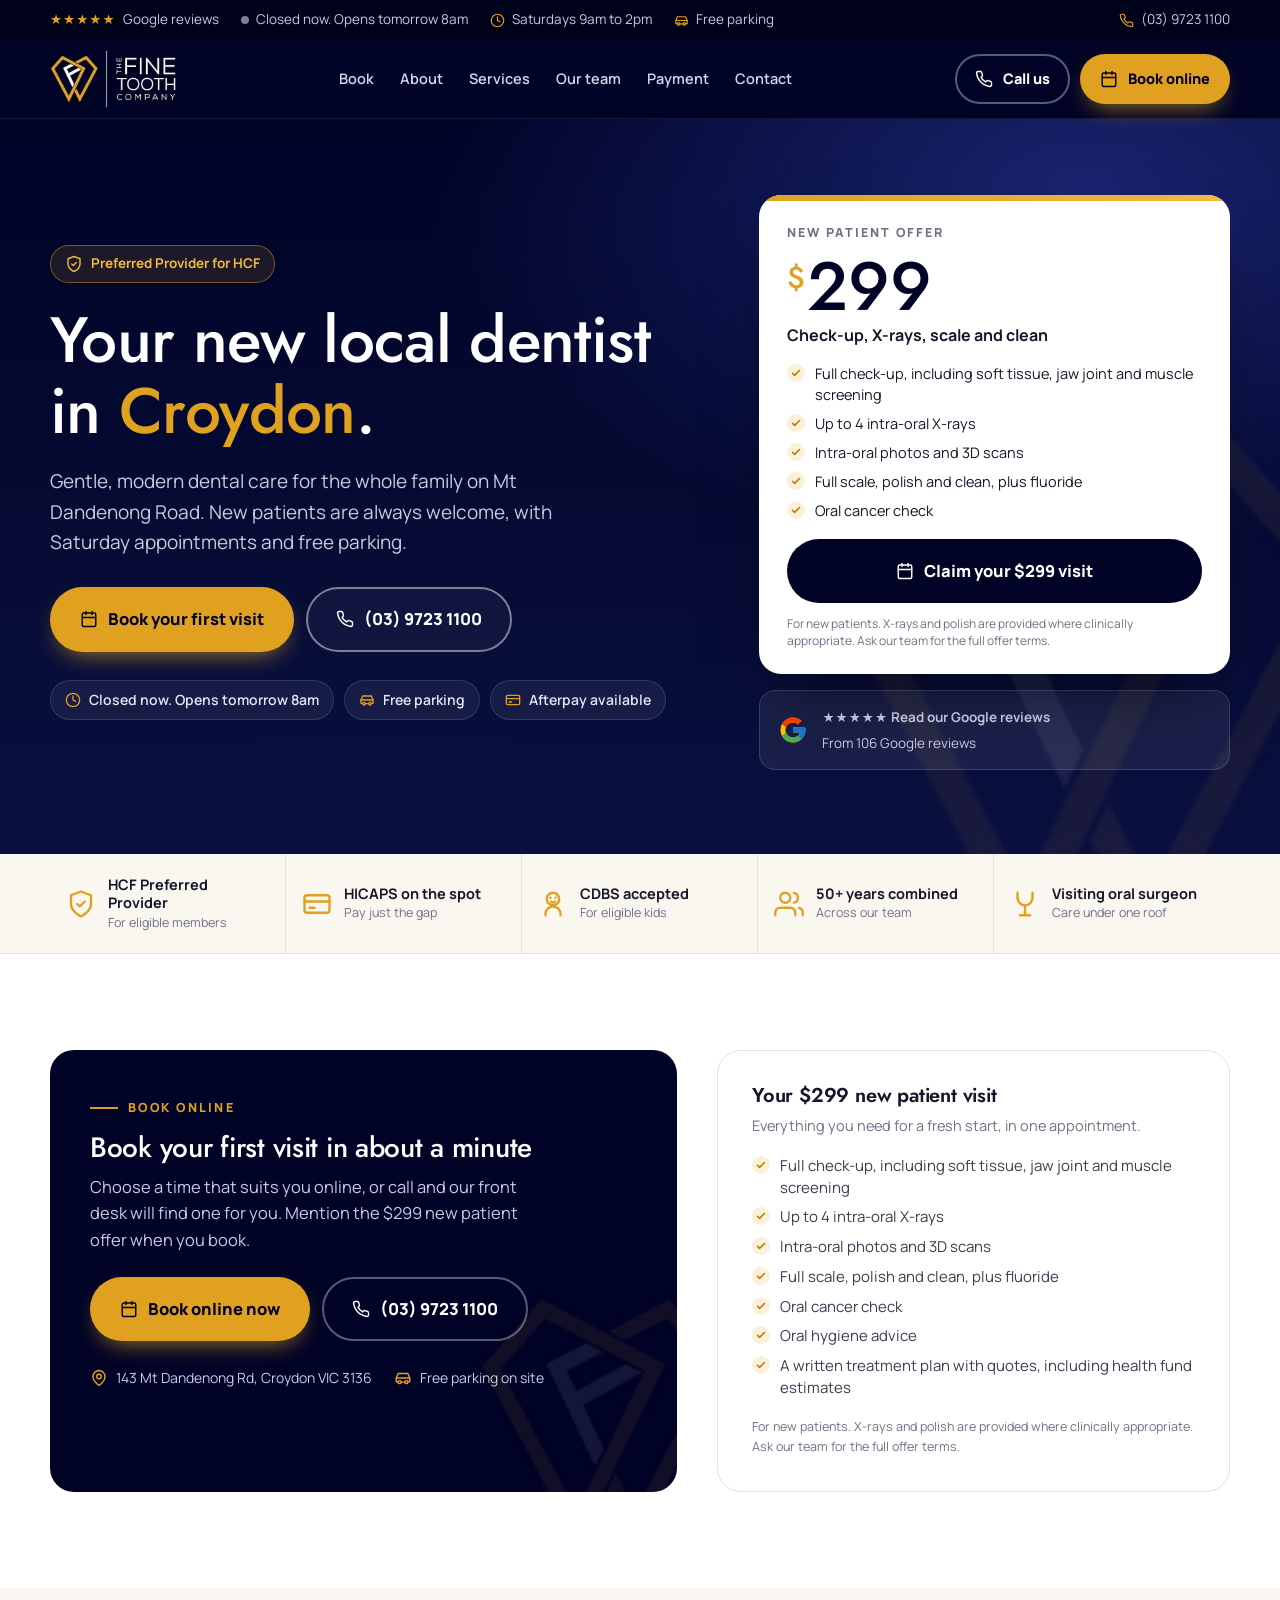
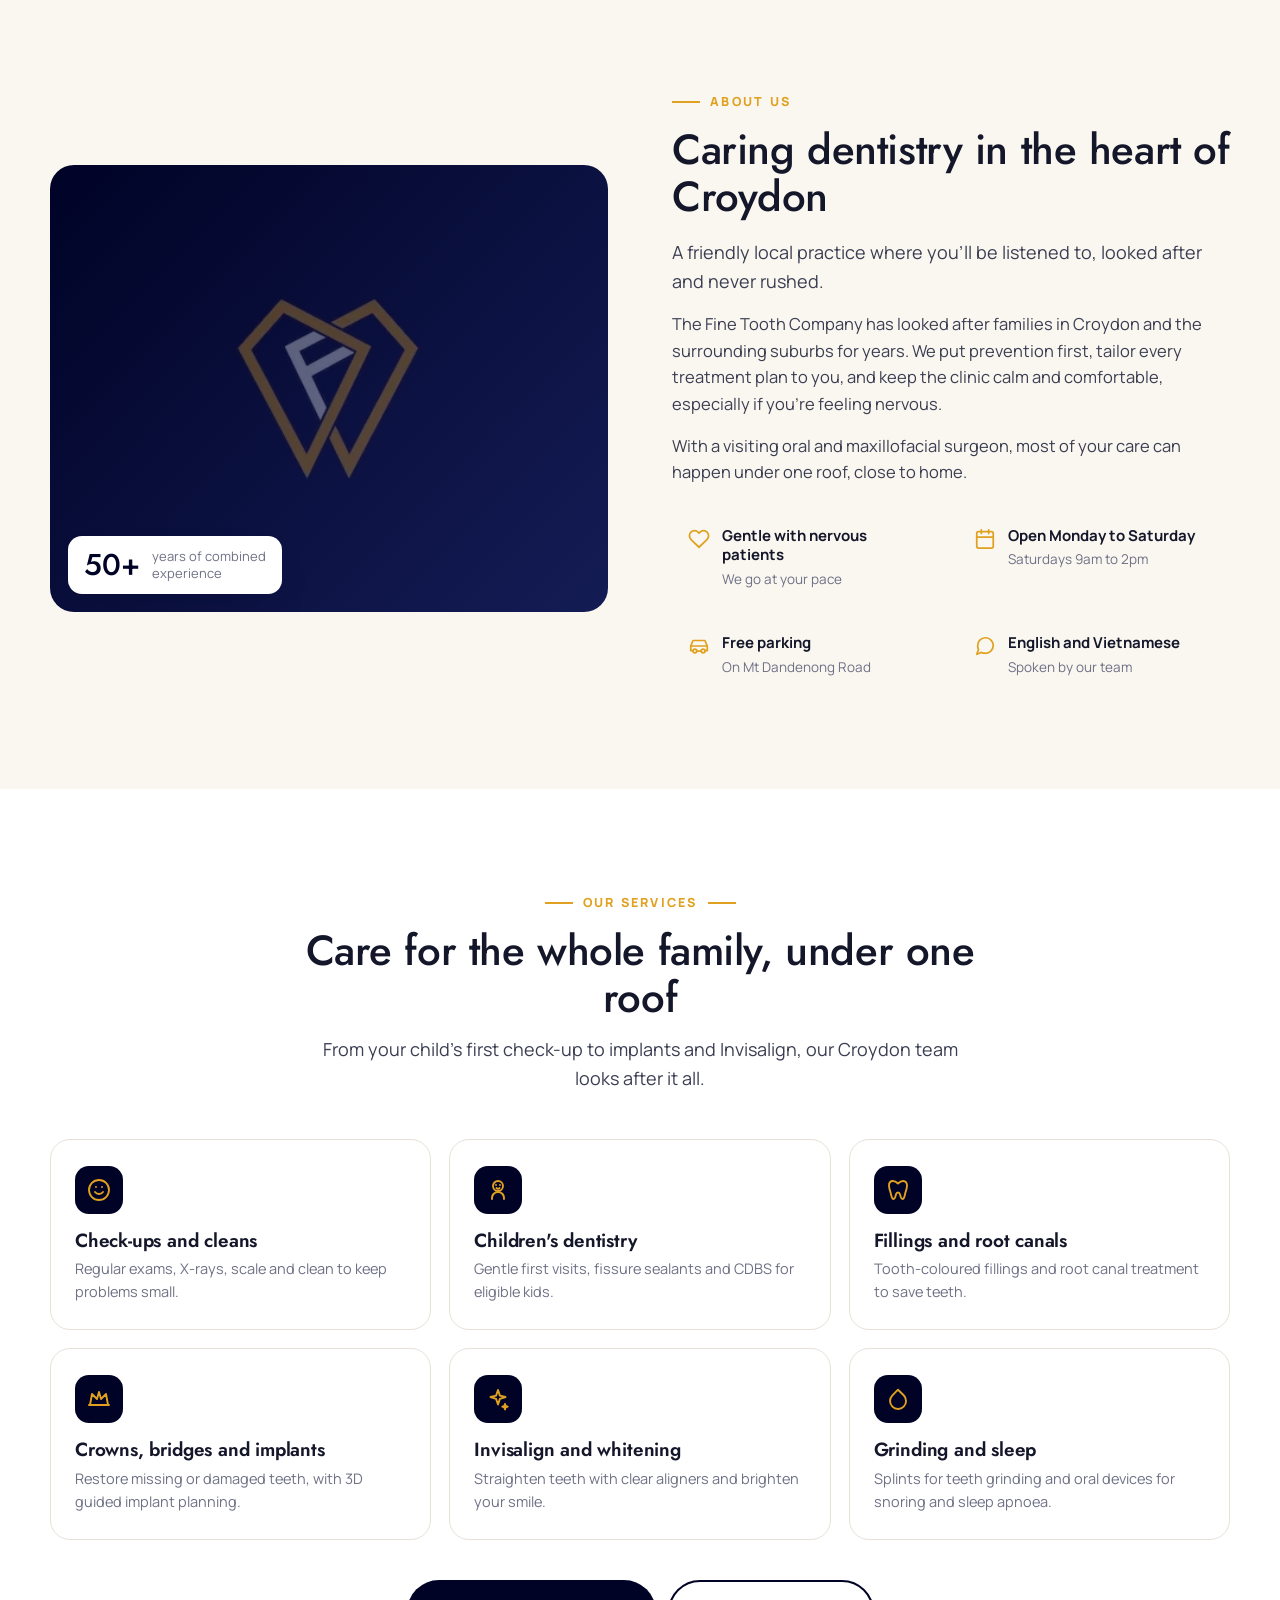
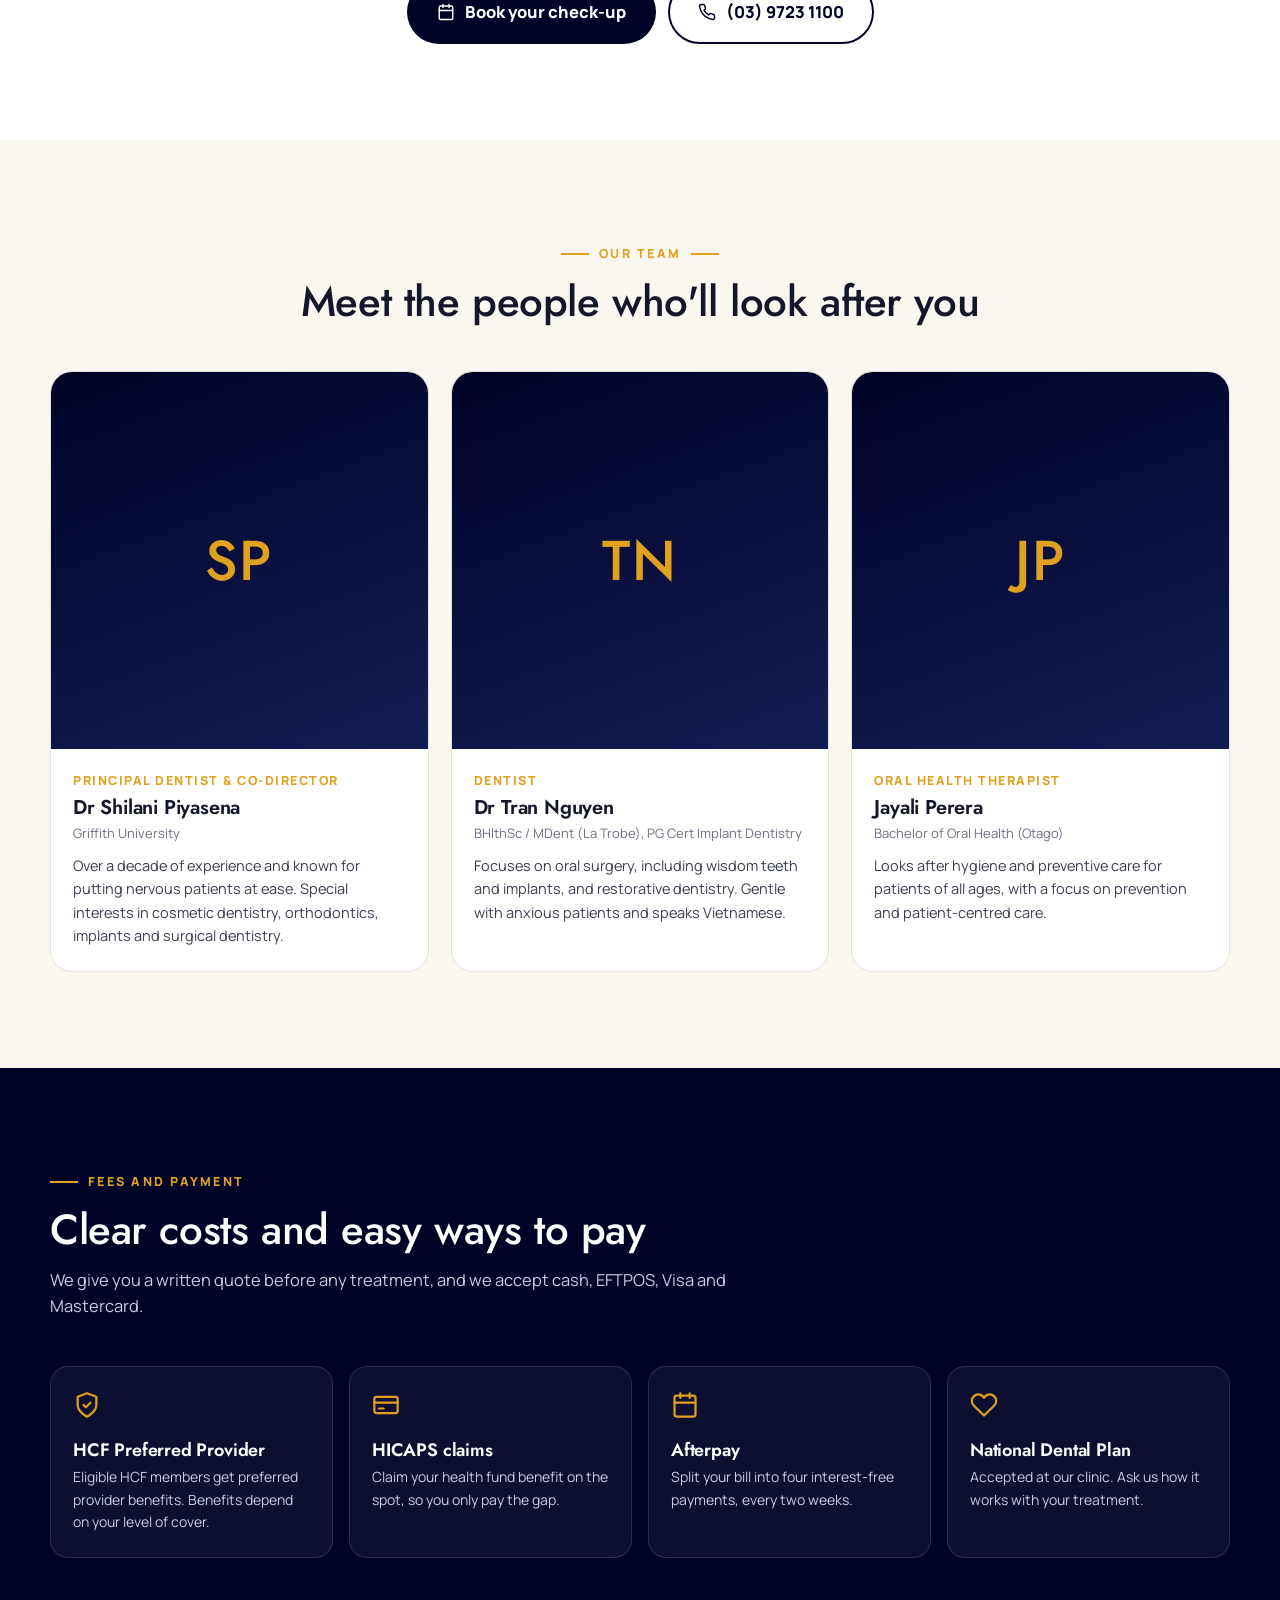
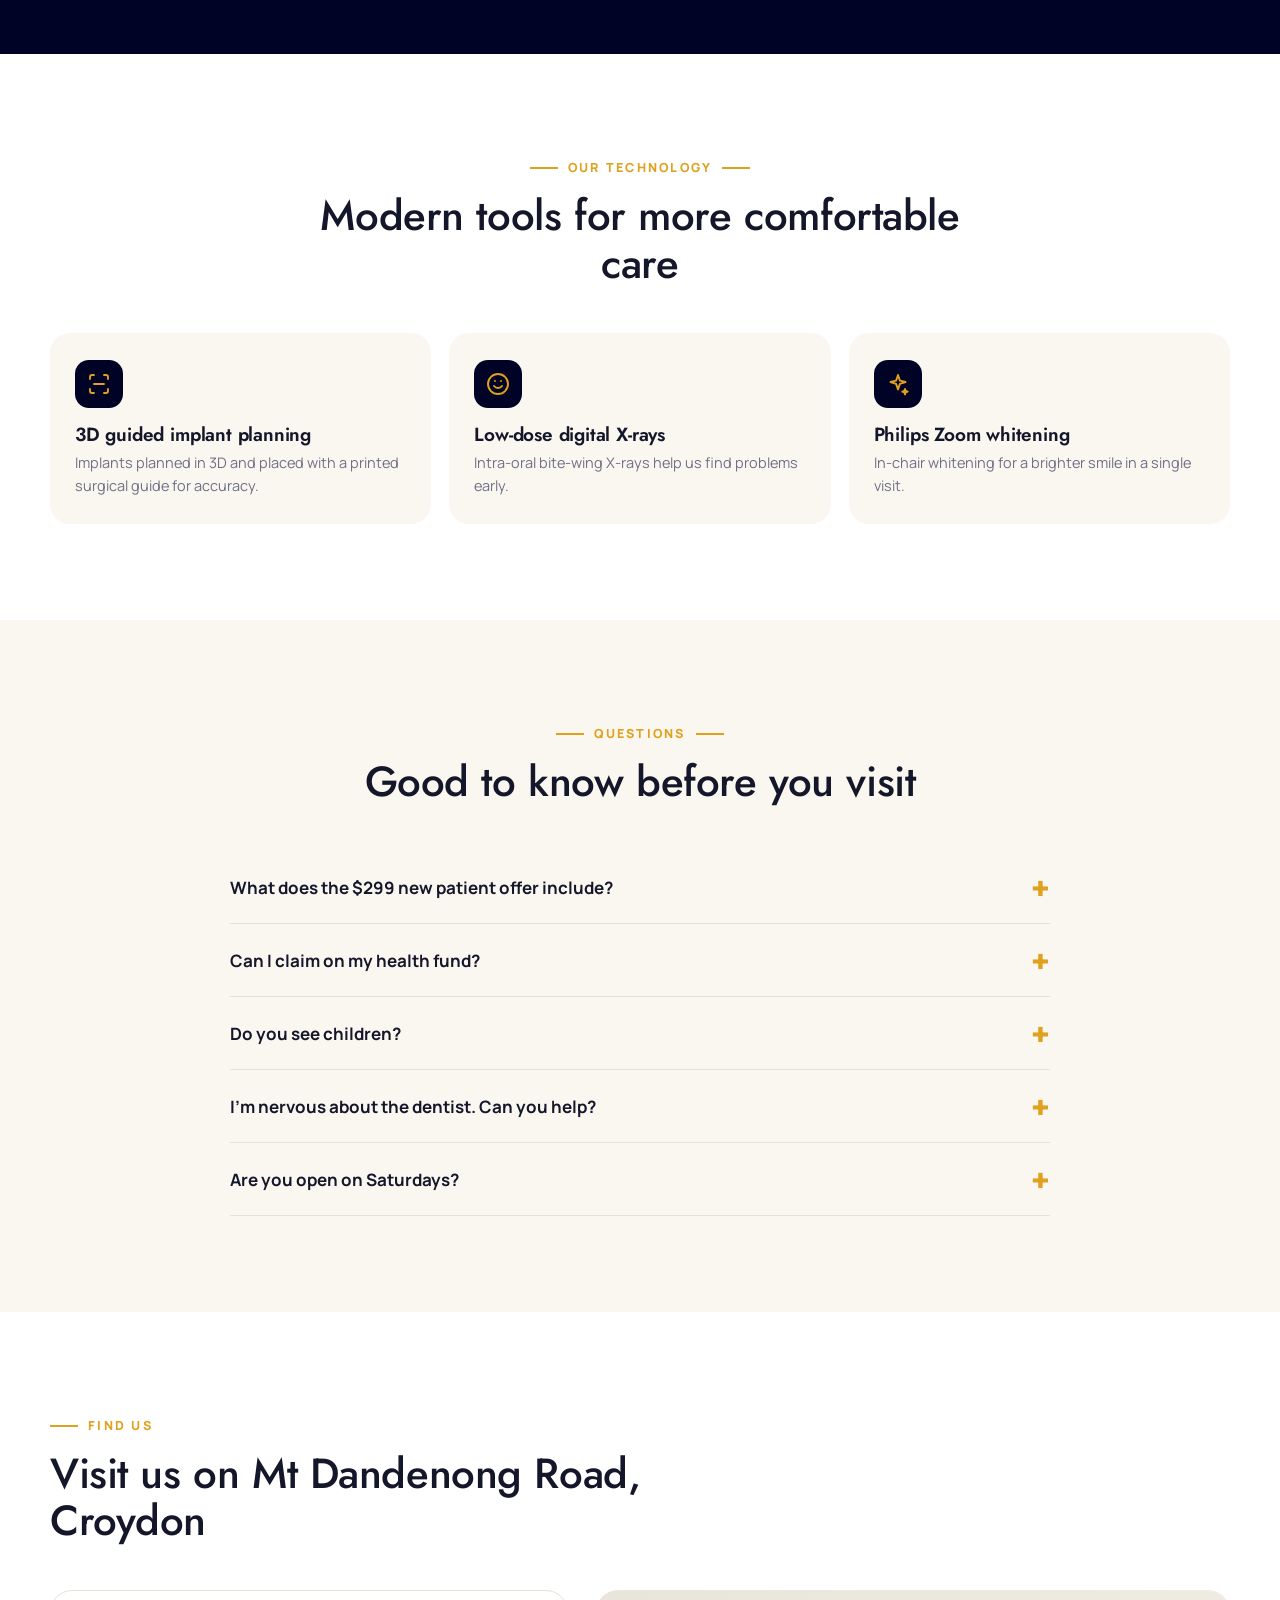
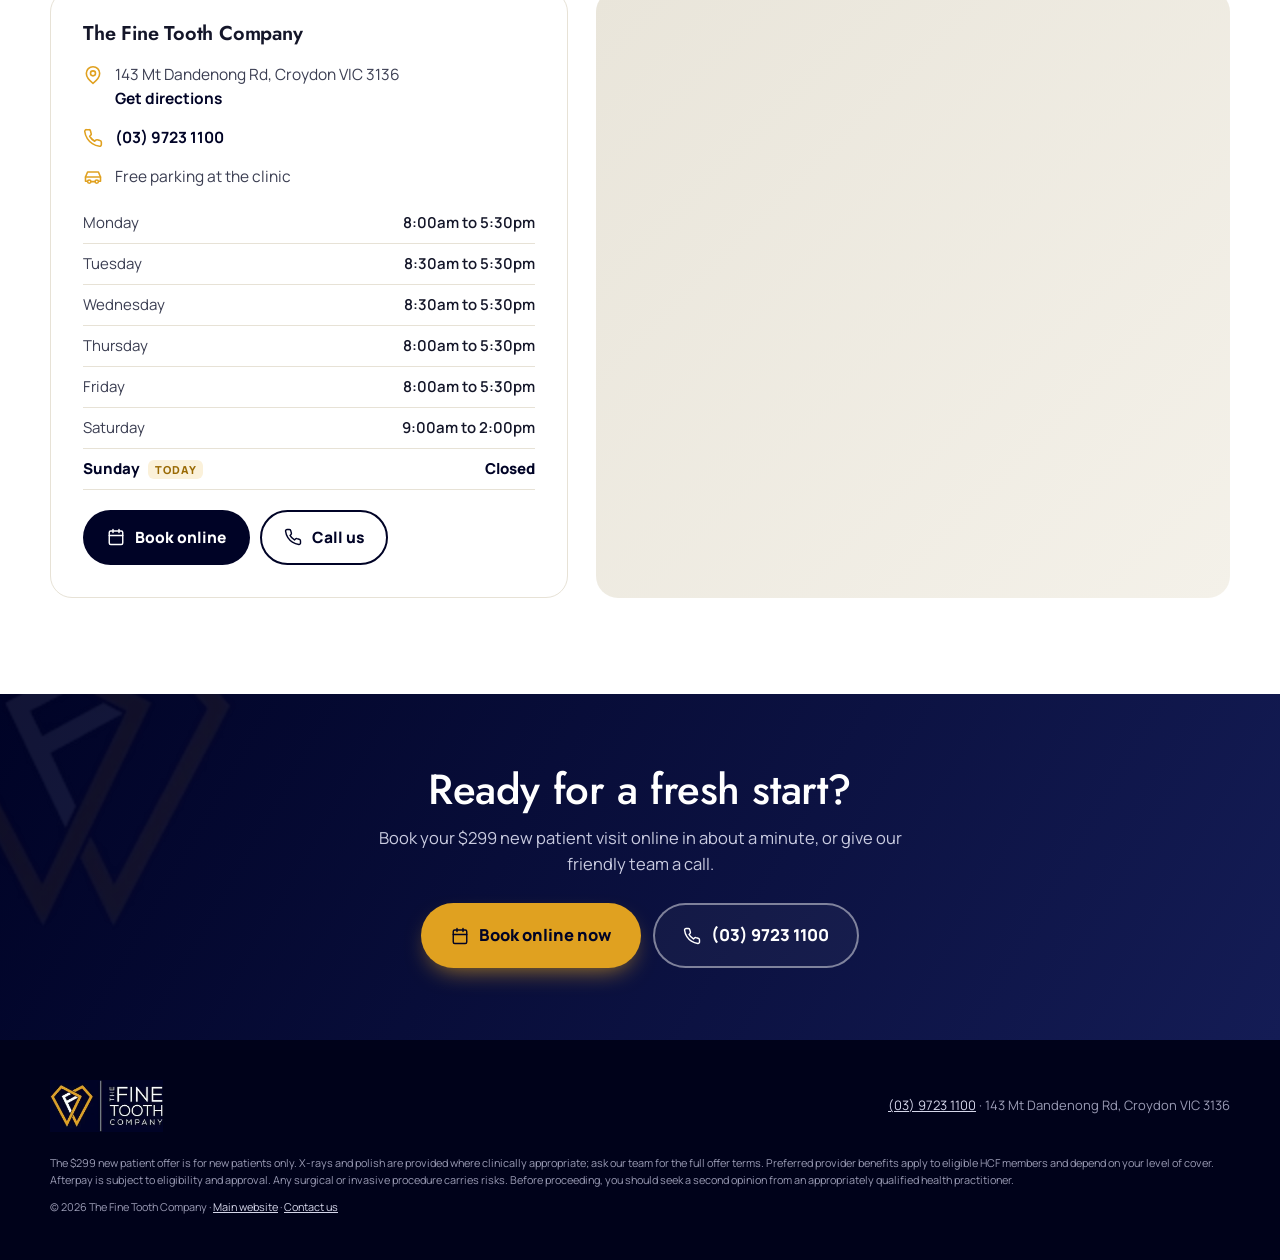
==== new-patients/index.html @ fec29cbd "Add files via upload" ====
<!doctype html>
<html lang="en-AU">
<head>
<meta charset="utf-8">
<meta name="viewport" content="width=device-width, initial-scale=1">
<title>New Patients Welcome | $299 Check-Up & Clean | The Fine Tooth Company, Croydon</title>
<meta name="description" content="Your local Croydon dentist. $299 new patient check-up, X-rays, scale and clean. HCF Preferred Provider, Saturday appointments and free parking. Book online.">
<meta name="robots" content="noindex, follow">
<link rel="canonical" href="https://finetooth.com.au/">
<meta name="theme-color" content="#000326">
<link rel="icon" href="../assets/img/favicon.png" type="image/png">
<meta property="og:title" content="New Patients Welcome | $299 Check-Up & Clean | The Fine Tooth Company, Croydon">
<meta property="og:description" content="Your local Croydon dentist. $299 new patient check-up, X-rays, scale and clean. HCF Preferred Provider, Saturday appointments and free parking. Book online.">
<!-- Practice settings: edit here. Leave rating blank and the badge says "Read our Google reviews". -->
<script>
  window.TFTC = {
    rating: "",            /* e.g. "4.9" once confirmed from the Google Business Profile */
    reviewCount: "106",
    reviewsUrl: "https://www.google.com/maps/search/?api=1&query=The+Fine+Tooth+Company+143+Mt+Dandenong+Rd+Croydon+VIC+3136",
    hours: { "Monday": ["8:00", "17:30"], "Tuesday": ["8:30", "17:30"], "Wednesday": ["8:30", "17:30"], "Thursday": ["8:00", "17:30"], "Friday": ["8:00", "17:30"], "Saturday": ["9:00", "14:00"] }   /* 24h, Melbourne time. Used for "Open now" and today's row */
  };
</script>
<!-- Google Tag Manager (The Fine Tooth Company container) -->
<script>(function(w,d,s,l,i){w[l]=w[l]||[];w[l].push({'gtm.start':new Date().getTime(),event:'gtm.js'});var f=d.getElementsByTagName(s)[0],j=d.createElement(s),dl=l!='dataLayer'?'&l='+l:'';j.async=true;j.src='https://www.googletagmanager.com/gtm.js?id='+i+dl;f.parentNode.insertBefore(j,f);})(window,document,'script','dataLayer','GTM-TN893VDN');</script>
<link rel="preconnect" href="https://fonts.googleapis.com">
<link rel="preconnect" href="https://fonts.gstatic.com" crossorigin>
<link href="https://fonts.googleapis.com/css2?family=Jost:wght@400;500;600&family=Manrope:wght@500;600;700;800&display=swap" rel="stylesheet">
<link rel="stylesheet" href="../assets/css/styles.css">
</head>
<body data-page="new-patient">
<noscript><iframe src="https://www.googletagmanager.com/ns.html?id=GTM-TN893VDN" height="0" width="0" style="display:none;visibility:hidden"></iframe></noscript>

<div class="topbar"><div class="wrap">
  <div class="tb-items">
    <a class="tb-item" data-reviews-link href="https://www.google.com/maps/search/?api=1&query=The+Fine+Tooth+Company+143+Mt+Dandenong+Rd+Croydon+VIC+3136" target="_blank" rel="noopener"><span class="stars">★★★★★</span><span data-reviews-short>Google reviews</span></a>
    <span class="tb-item"><span class="dot" data-open-dot></span><span data-open-status>Open Mon to Sat</span></span>
    <span class="tb-item tb-hide"><svg class="ico" viewBox="0 0 24 24" fill="none" stroke="currentColor" stroke-width="1.9" stroke-linecap="round" stroke-linejoin="round" aria-hidden="true"><circle cx="12" cy="12" r="10"/><path d="M12 6v6l4 2"/></svg>Saturdays 9am to 2pm</span>
    <span class="tb-item tb-hide"><svg class="ico" viewBox="0 0 24 24" fill="none" stroke="currentColor" stroke-width="1.9" stroke-linecap="round" stroke-linejoin="round" aria-hidden="true"><path d="M19 17h2v-5l-2.5-6h-13L3 12v5h2"/><circle cx="7.5" cy="17.5" r="2"/><circle cx="16.5" cy="17.5" r="2"/><path d="M9.5 17.5h5M3 12h18"/></svg>Free parking</span>
  </div>
  <a class="tb-item tb-hide js-call" href="tel:+61397231100" data-loc="topbar"><svg class="ico" viewBox="0 0 24 24" fill="none" stroke="currentColor" stroke-width="1.9" stroke-linecap="round" stroke-linejoin="round" aria-hidden="true"><path d="M22 16.9v3a2 2 0 0 1-2.2 2 19.8 19.8 0 0 1-8.6-3.1 19.5 19.5 0 0 1-6-6A19.8 19.8 0 0 1 2.1 4.2 2 2 0 0 1 4.1 2h3a2 2 0 0 1 2 1.7c.1 1 .4 1.9.7 2.8a2 2 0 0 1-.5 2.1L8 9.9a16 16 0 0 0 6 6l1.3-1.3a2 2 0 0 1 2.1-.4c.9.3 1.8.6 2.8.7a2 2 0 0 1 1.7 2z"/></svg>(03) 9723 1100</a>
</div></div>
<header class="header"><div class="wrap">
  <a class="brand" href="#top" aria-label="The Fine Tooth Company"><img src="../assets/img/tftc-logo.webp" alt="The Fine Tooth Company" width="410" height="189"></a>
  <nav class="nav" aria-label="Page sections">
    <a href="#book">Book</a><a href="#about">About</a><a href="#services">Services</a><a href="#team">Our team</a><a href="#payment">Payment</a><a href="#contact">Contact</a>
  </nav>
  <div class="header-cta"><a class="btn btn-outline-light js-call" href="tel:+61397231100" data-loc="header"><svg class="ico" viewBox="0 0 24 24" fill="none" stroke="currentColor" stroke-width="1.9" stroke-linecap="round" stroke-linejoin="round" aria-hidden="true"><path d="M22 16.9v3a2 2 0 0 1-2.2 2 19.8 19.8 0 0 1-8.6-3.1 19.5 19.5 0 0 1-6-6A19.8 19.8 0 0 1 2.1 4.2 2 2 0 0 1 4.1 2h3a2 2 0 0 1 2 1.7c.1 1 .4 1.9.7 2.8a2 2 0 0 1-.5 2.1L8 9.9a16 16 0 0 0 6 6l1.3-1.3a2 2 0 0 1 2.1-.4c.9.3 1.8.6 2.8.7a2 2 0 0 1 1.7 2z"/></svg>Call us</a><a class="btn btn-gold js-book" href="https://www.corepractice.is/practices/ftc/the-fine-tooth-company#/" target="_blank" rel="noopener" data-loc="header"><svg class="ico" viewBox="0 0 24 24" fill="none" stroke="currentColor" stroke-width="1.9" stroke-linecap="round" stroke-linejoin="round" aria-hidden="true"><rect x="3" y="4" width="18" height="18" rx="2"/><path d="M16 2v4M8 2v4M3 10h18"/></svg>Book online</a></div>
</div></header>

<section class="hero" id="top">
  <div class="wrap">
    <div>
      <span class="pill"><svg class="ico" viewBox="0 0 24 24" fill="none" stroke="currentColor" stroke-width="1.9" stroke-linecap="round" stroke-linejoin="round" aria-hidden="true"><path d="M12 22s8-4 8-10V5l-8-3-8 3v7c0 6 8 10 8 10z"/><path d="M9 12l2 2 4-4"/></svg>Preferred Provider for HCF</span>
      <h1>Your new local dentist in <em>Croydon</em>.</h1>
      <p class="sub">Gentle, modern dental care for the whole family on Mt Dandenong Road. New patients are always welcome, with Saturday appointments and free parking.</p>
      <div class="hero-ctas"><a class="btn btn-gold btn-lg js-book" href="https://www.corepractice.is/practices/ftc/the-fine-tooth-company#/" target="_blank" rel="noopener" data-loc="hero"><svg class="ico" viewBox="0 0 24 24" fill="none" stroke="currentColor" stroke-width="1.9" stroke-linecap="round" stroke-linejoin="round" aria-hidden="true"><rect x="3" y="4" width="18" height="18" rx="2"/><path d="M16 2v4M8 2v4M3 10h18"/></svg>Book your first visit</a><a class="btn btn-ghost btn-lg js-call" href="tel:+61397231100" data-loc="hero"><svg class="ico" viewBox="0 0 24 24" fill="none" stroke="currentColor" stroke-width="1.9" stroke-linecap="round" stroke-linejoin="round" aria-hidden="true"><path d="M22 16.9v3a2 2 0 0 1-2.2 2 19.8 19.8 0 0 1-8.6-3.1 19.5 19.5 0 0 1-6-6A19.8 19.8 0 0 1 2.1 4.2 2 2 0 0 1 4.1 2h3a2 2 0 0 1 2 1.7c.1 1 .4 1.9.7 2.8a2 2 0 0 1-.5 2.1L8 9.9a16 16 0 0 0 6 6l1.3-1.3a2 2 0 0 1 2.1-.4c.9.3 1.8.6 2.8.7a2 2 0 0 1 1.7 2z"/></svg>(03) 9723 1100</a></div>
      <div class="hero-facts">
        <span class="chip"><svg class="ico" viewBox="0 0 24 24" fill="none" stroke="currentColor" stroke-width="1.9" stroke-linecap="round" stroke-linejoin="round" aria-hidden="true"><circle cx="12" cy="12" r="10"/><path d="M12 6v6l4 2"/></svg><span data-open-status>Open Mon to Sat</span></span>
        <span class="chip"><svg class="ico" viewBox="0 0 24 24" fill="none" stroke="currentColor" stroke-width="1.9" stroke-linecap="round" stroke-linejoin="round" aria-hidden="true"><path d="M19 17h2v-5l-2.5-6h-13L3 12v5h2"/><circle cx="7.5" cy="17.5" r="2"/><circle cx="16.5" cy="17.5" r="2"/><path d="M9.5 17.5h5M3 12h18"/></svg>Free parking</span>
        <span class="chip"><svg class="ico" viewBox="0 0 24 24" fill="none" stroke="currentColor" stroke-width="1.9" stroke-linecap="round" stroke-linejoin="round" aria-hidden="true"><rect x="2" y="5" width="20" height="14" rx="2"/><path d="M2 10h20M6 15h4"/></svg>Afterpay available</span>
      </div>
    </div>
    <div class="hero-side">
      <div class="offer-card">
        <div class="label">New patient offer</div>
        <div class="price"><sup>$</sup>299</div>
        <div class="what">Check-up, X-rays, scale and clean</div>
        <ul class="ticks"><li>Full check-up, including soft tissue, jaw joint and muscle screening</li><li>Up to 4 intra-oral X-rays</li><li>Intra-oral photos and 3D scans</li><li>Full scale, polish and clean, plus fluoride</li><li>Oral cancer check</li></ul>
        <a class="btn btn-navy btn-lg js-book" href="https://www.corepractice.is/practices/ftc/the-fine-tooth-company#/" target="_blank" rel="noopener" data-loc="offer-card"><svg class="ico" viewBox="0 0 24 24" fill="none" stroke="currentColor" stroke-width="1.9" stroke-linecap="round" stroke-linejoin="round" aria-hidden="true"><rect x="3" y="4" width="18" height="18" rx="2"/><path d="M16 2v4M8 2v4M3 10h18"/></svg>Claim your $299 visit</a>
        <small>For new patients. X-rays and polish are provided where clinically appropriate. Ask our team for the full offer terms.</small>
      </div>
      <a class="review-card" data-reviews-link href="https://www.google.com/maps/search/?api=1&query=The+Fine+Tooth+Company+143+Mt+Dandenong+Rd+Croydon+VIC+3136" target="_blank" rel="noopener"><svg viewBox="0 0 48 48" aria-hidden="true"><path fill="#FFC107" d="M43.6 20.5H42V20H24v8h11.3C33.7 32.7 29.2 36 24 36c-6.6 0-12-5.4-12-12s5.4-12 12-12c3 0 5.8 1.1 7.9 3l5.7-5.7C34 6.1 29.3 4 24 4 12.9 4 4 12.9 4 24s8.9 20 20 20 20-8.9 20-20c0-1.3-.1-2.6-.4-3.5z"/><path fill="#FF3D00" d="M6.3 14.7l6.6 4.8C14.7 15.1 19 12 24 12c3 0 5.8 1.1 7.9 3l5.7-5.7C34 6.1 29.3 4 24 4 16.3 4 9.7 8.3 6.3 14.7z"/><path fill="#4CAF50" d="M24 44c5.2 0 9.9-2 13.4-5.2l-6.2-5.2C29.2 35.1 26.7 36 24 36c-5.2 0-9.6-3.3-11.3-7.9l-6.5 5C9.5 39.6 16.2 44 24 44z"/><path fill="#1976D2" d="M43.6 20.5H42V20H24v8h11.3c-.8 2.2-2.2 4.2-4.1 5.6l6.2 5.2C37 39.2 44 34 44 24c0-1.3-.1-2.6-.4-3.5z"/></svg><div><strong><span class="stars">★★★★★</span> <span data-reviews-title>Read our Google reviews</span></strong><span data-reviews-sub>From 106 Google reviews</span></div></a>
    </div>
  </div>
</section>
<div class="trust"><div class="wrap"><div class="trust-item"><svg class="ico" viewBox="0 0 24 24" fill="none" stroke="currentColor" stroke-width="1.9" stroke-linecap="round" stroke-linejoin="round" aria-hidden="true"><path d="M12 22s8-4 8-10V5l-8-3-8 3v7c0 6 8 10 8 10z"/><path d="M9 12l2 2 4-4"/></svg><div><b>HCF Preferred Provider</b><span>For eligible members</span></div></div><div class="trust-item"><svg class="ico" viewBox="0 0 24 24" fill="none" stroke="currentColor" stroke-width="1.9" stroke-linecap="round" stroke-linejoin="round" aria-hidden="true"><rect x="2" y="5" width="20" height="14" rx="2"/><path d="M2 10h20M6 15h4"/></svg><div><b>HICAPS on the spot</b><span>Pay just the gap</span></div></div><div class="trust-item"><svg class="ico" viewBox="0 0 24 24" fill="none" stroke="currentColor" stroke-width="1.9" stroke-linecap="round" stroke-linejoin="round" aria-hidden="true"><circle cx="12" cy="8" r="5"/><path d="M10 7h.01M14 7h.01M10.5 10s.6.8 1.5.8 1.5-.8 1.5-.8M6 21v-1a6 6 0 0 1 12 0v1"/></svg><div><b>CDBS accepted</b><span>For eligible kids</span></div></div><div class="trust-item"><svg class="ico" viewBox="0 0 24 24" fill="none" stroke="currentColor" stroke-width="1.9" stroke-linecap="round" stroke-linejoin="round" aria-hidden="true"><path d="M17 21v-2a4 4 0 0 0-4-4H5a4 4 0 0 0-4 4v2"/><circle cx="9" cy="7" r="4"/><path d="M23 21v-2a4 4 0 0 0-3-3.9M16 3.1a4 4 0 0 1 0 7.8"/></svg><div><b>50+ years combined</b><span>Across our team</span></div></div><div class="trust-item"><svg class="ico" viewBox="0 0 24 24" fill="none" stroke="currentColor" stroke-width="1.9" stroke-linecap="round" stroke-linejoin="round" aria-hidden="true"><path d="M6 3v4a6 6 0 0 0 12 0V3"/><path d="M12 13v8M8 21h8"/></svg><div><b>Visiting oral surgeon</b><span>Care under one roof</span></div></div></div></div>
<section class="block" id="book">
  <div class="wrap book-grid">
    <div class="book-panel reveal">
      <span class="kicker">Book online</span>
      <h3 style="margin-top:14px">Book your first visit in about a minute</h3>
      <p>Choose a time that suits you online, or call and our front desk will find one for you. Mention the $299 new patient offer when you book.</p>
      <div class="row"><a class="btn btn-gold btn-lg js-book" href="https://www.corepractice.is/practices/ftc/the-fine-tooth-company#/" target="_blank" rel="noopener" data-loc="booking"><svg class="ico" viewBox="0 0 24 24" fill="none" stroke="currentColor" stroke-width="1.9" stroke-linecap="round" stroke-linejoin="round" aria-hidden="true"><rect x="3" y="4" width="18" height="18" rx="2"/><path d="M16 2v4M8 2v4M3 10h18"/></svg>Book online now</a><a class="btn btn-outline-light btn-lg js-call" href="tel:+61397231100" data-loc="booking"><svg class="ico" viewBox="0 0 24 24" fill="none" stroke="currentColor" stroke-width="1.9" stroke-linecap="round" stroke-linejoin="round" aria-hidden="true"><path d="M22 16.9v3a2 2 0 0 1-2.2 2 19.8 19.8 0 0 1-8.6-3.1 19.5 19.5 0 0 1-6-6A19.8 19.8 0 0 1 2.1 4.2 2 2 0 0 1 4.1 2h3a2 2 0 0 1 2 1.7c.1 1 .4 1.9.7 2.8a2 2 0 0 1-.5 2.1L8 9.9a16 16 0 0 0 6 6l1.3-1.3a2 2 0 0 1 2.1-.4c.9.3 1.8.6 2.8.7a2 2 0 0 1 1.7 2z"/></svg>(03) 9723 1100</a></div>
      <div class="meta"><span><svg class="ico" viewBox="0 0 24 24" fill="none" stroke="currentColor" stroke-width="1.9" stroke-linecap="round" stroke-linejoin="round" aria-hidden="true"><path d="M20 10c0 6-8 12-8 12s-8-6-8-12a8 8 0 0 1 16 0z"/><circle cx="12" cy="10" r="3"/></svg>143 Mt Dandenong Rd, Croydon VIC 3136</span><span><svg class="ico" viewBox="0 0 24 24" fill="none" stroke="currentColor" stroke-width="1.9" stroke-linecap="round" stroke-linejoin="round" aria-hidden="true"><path d="M19 17h2v-5l-2.5-6h-13L3 12v5h2"/><circle cx="7.5" cy="17.5" r="2"/><circle cx="16.5" cy="17.5" r="2"/><path d="M9.5 17.5h5M3 12h18"/></svg>Free parking on site</span></div>
    </div>
      <div class="incl reveal">
        <h3>Your $299 new patient visit</h3>
        <p>Everything you need for a fresh start, in one appointment.</p>
        <ul class="ticks"><li>Full check-up, including soft tissue, jaw joint and muscle screening</li><li>Up to 4 intra-oral X-rays</li><li>Intra-oral photos and 3D scans</li><li>Full scale, polish and clean, plus fluoride</li><li>Oral cancer check</li><li>Oral hygiene advice</li><li>A written treatment plan with quotes, including health fund estimates</li></ul>
        <p style="margin:16px 0 0;font-size:12.5px">For new patients. X-rays and polish are provided where clinically appropriate. Ask our team for the full offer terms.</p>
      </div>
  </div>
</section>

<section class="block cream" id="about">
  <div class="wrap about-grid">
    <div class="photo reveal">
      <img src="https://finetooth.com.au/wp-content/uploads/2025/11/about-img.jpg" alt="Inside The Fine Tooth Company dental clinic in Croydon" width="900" height="720" loading="lazy" onerror="this.remove()">
      <div class="tag"><b>50+</b><span>years of combined<br>experience</span></div>
    </div>
    <div class="about-copy reveal">
      <span class="kicker">About us</span>
      <h2 style="margin:14px 0 18px">Caring dentistry in the heart of Croydon</h2>
      <p class="lead" style="margin-bottom:16px">A friendly local practice where you'll be listened to, looked after and never rushed.</p>
      <p>The Fine Tooth Company has looked after families in Croydon and the surrounding suburbs for years. We put prevention first, tailor every treatment plan to you, and keep the clinic calm and comfortable, especially if you're feeling nervous.</p>
      <p>With a visiting oral and maxillofacial surgeon, most of your care can happen under one roof, close to home.</p>
      <div class="facts">
        <div class="fact"><svg class="ico" viewBox="0 0 24 24" fill="none" stroke="currentColor" stroke-width="1.9" stroke-linecap="round" stroke-linejoin="round" aria-hidden="true"><path d="M20.8 4.6a5.5 5.5 0 0 0-7.8 0L12 5.7l-1-1.1a5.5 5.5 0 0 0-7.8 7.8l1 1.1L12 21l7.8-7.5 1-1.1a5.5 5.5 0 0 0 0-7.8z"/></svg><div><b>Gentle with nervous patients</b><span>We go at your pace</span></div></div>
        <div class="fact"><svg class="ico" viewBox="0 0 24 24" fill="none" stroke="currentColor" stroke-width="1.9" stroke-linecap="round" stroke-linejoin="round" aria-hidden="true"><rect x="3" y="4" width="18" height="18" rx="2"/><path d="M16 2v4M8 2v4M3 10h18"/></svg><div><b>Open Monday to Saturday</b><span>Saturdays 9am to 2pm</span></div></div>
        <div class="fact"><svg class="ico" viewBox="0 0 24 24" fill="none" stroke="currentColor" stroke-width="1.9" stroke-linecap="round" stroke-linejoin="round" aria-hidden="true"><path d="M19 17h2v-5l-2.5-6h-13L3 12v5h2"/><circle cx="7.5" cy="17.5" r="2"/><circle cx="16.5" cy="17.5" r="2"/><path d="M9.5 17.5h5M3 12h18"/></svg><div><b>Free parking</b><span>On Mt Dandenong Road</span></div></div>
        <div class="fact"><svg class="ico" viewBox="0 0 24 24" fill="none" stroke="currentColor" stroke-width="1.9" stroke-linecap="round" stroke-linejoin="round" aria-hidden="true"><path d="M21 11.5a8.4 8.4 0 0 1-9 8.4 8.6 8.6 0 0 1-3.8-.9L3 21l1.9-5.2a8.4 8.4 0 0 1-.9-3.8A8.5 8.5 0 0 1 12.5 3h.5a8.5 8.5 0 0 1 8 8z"/></svg><div><b>English and Vietnamese</b><span>Spoken by our team</span></div></div>
      </div>
    </div>
  </div>
</section>

<section class="block" id="services">
  <div class="wrap">
    <div class="sec-head center"><span class="kicker">Our services</span><h2>Care for the whole family, under one roof</h2><p class="lead center">From your child's first check-up to implants and Invisalign, our Croydon team looks after it all.</p></div>
    <div class="cards"><div class="card reveal"><div class="ib"><svg class="ico" viewBox="0 0 24 24" fill="none" stroke="currentColor" stroke-width="1.9" stroke-linecap="round" stroke-linejoin="round" aria-hidden="true"><circle cx="12" cy="12" r="10"/><path d="M8 14s1.5 2 4 2 4-2 4-2M9 9h.01M15 9h.01"/></svg></div><h3>Check-ups and cleans</h3><p>Regular exams, X-rays, scale and clean to keep problems small.</p></div><div class="card reveal"><div class="ib"><svg class="ico" viewBox="0 0 24 24" fill="none" stroke="currentColor" stroke-width="1.9" stroke-linecap="round" stroke-linejoin="round" aria-hidden="true"><circle cx="12" cy="8" r="5"/><path d="M10 7h.01M14 7h.01M10.5 10s.6.8 1.5.8 1.5-.8 1.5-.8M6 21v-1a6 6 0 0 1 12 0v1"/></svg></div><h3>Children's dentistry</h3><p>Gentle first visits, fissure sealants and CDBS for eligible kids.</p></div><div class="card reveal"><div class="ib"><svg class="ico" viewBox="0 0 24 24" fill="none" stroke="currentColor" stroke-width="1.9" stroke-linecap="round" stroke-linejoin="round" aria-hidden="true"><path d="M12 5.5C10.5 4 8.6 3 6.8 3 4.2 3 3 5.2 3 7.6c0 3 1 4.6 1.7 7.4.6 2.6 1 6 2.8 6 1.7 0 1.9-2.5 2.4-4.4.4-1.4.9-2.1 2.1-2.1s1.7.7 2.1 2.1c.5 1.9.7 4.4 2.4 4.4 1.8 0 2.2-3.4 2.8-6 .7-2.8 1.7-4.4 1.7-7.4C21 5.2 19.8 3 17.2 3c-1.8 0-3.7 1-5.2 2.5z"/></svg></div><h3>Fillings and root canals</h3><p>Tooth-coloured fillings and root canal treatment to save teeth.</p></div><div class="card reveal"><div class="ib"><svg class="ico" viewBox="0 0 24 24" fill="none" stroke="currentColor" stroke-width="1.9" stroke-linecap="round" stroke-linejoin="round" aria-hidden="true"><path d="M2 18h20M3 18l2-11 5 5 2-7 2 7 5-5 2 11"/></svg></div><h3>Crowns, bridges and implants</h3><p>Restore missing or damaged teeth, with 3D guided implant planning.</p></div><div class="card reveal"><div class="ib"><svg class="ico" viewBox="0 0 24 24" fill="none" stroke="currentColor" stroke-width="1.9" stroke-linecap="round" stroke-linejoin="round" aria-hidden="true"><path d="M12 3l1.9 5.6L19.5 10l-5.6 1.9L12 17.5l-1.9-5.6L4.5 10l5.6-1.4z"/><path d="M19 17l.7 2 2 .7-2 .7-.7 2-.7-2-2-.7 2-.7z"/></svg></div><h3>Invisalign and whitening</h3><p>Straighten teeth with clear aligners and brighten your smile.</p></div><div class="card reveal"><div class="ib"><svg class="ico" viewBox="0 0 24 24" fill="none" stroke="currentColor" stroke-width="1.9" stroke-linecap="round" stroke-linejoin="round" aria-hidden="true"><path d="M12 2.7l5.7 5.6a8 8 0 1 1-11.3 0z"/></svg></div><h3>Grinding and sleep</h3><p>Splints for teeth grinding and oral devices for snoring and sleep apnoea.</p></div></div>
    <div class="cards-cta"><a class="btn btn-navy btn-lg js-book" href="https://www.corepractice.is/practices/ftc/the-fine-tooth-company#/" target="_blank" rel="noopener" data-loc="services"><svg class="ico" viewBox="0 0 24 24" fill="none" stroke="currentColor" stroke-width="1.9" stroke-linecap="round" stroke-linejoin="round" aria-hidden="true"><rect x="3" y="4" width="18" height="18" rx="2"/><path d="M16 2v4M8 2v4M3 10h18"/></svg>Book your check-up</a><a class="btn btn-outline btn-lg js-call" href="tel:+61397231100" data-loc="services"><svg class="ico" viewBox="0 0 24 24" fill="none" stroke="currentColor" stroke-width="1.9" stroke-linecap="round" stroke-linejoin="round" aria-hidden="true"><path d="M22 16.9v3a2 2 0 0 1-2.2 2 19.8 19.8 0 0 1-8.6-3.1 19.5 19.5 0 0 1-6-6A19.8 19.8 0 0 1 2.1 4.2 2 2 0 0 1 4.1 2h3a2 2 0 0 1 2 1.7c.1 1 .4 1.9.7 2.8a2 2 0 0 1-.5 2.1L8 9.9a16 16 0 0 0 6 6l1.3-1.3a2 2 0 0 1 2.1-.4c.9.3 1.8.6 2.8.7a2 2 0 0 1 1.7 2z"/></svg>(03) 9723 1100</a></div>
  </div>
</section>

<section class="block cream" id="team">
  <div class="wrap">
    <div class="sec-head center"><span class="kicker">Our team</span><h2>Meet the people who'll look after you</h2></div>
    <div class="team"><div class="member reveal"><div class="ph"><span class="ini">SP</span><img src="https://finetooth.com.au/wp-content/uploads/2025/11/shilani.png" alt="Dr Shilani Piyasena" loading="lazy" onerror="this.remove()"></div>
      <div class="body"><div class="role">Principal Dentist & Co-Director</div><h3>Dr Shilani Piyasena</h3><div class="q">Griffith University</div><p>Over a decade of experience and known for putting nervous patients at ease. Special interests in cosmetic dentistry, orthodontics, implants and surgical dentistry.</p></div></div><div class="member reveal"><div class="ph"><span class="ini">TN</span><img src="https://finetooth.com.au/wp-content/uploads/2025/11/tran-2025.png" alt="Dr Tran Nguyen" loading="lazy" onerror="this.remove()"></div>
      <div class="body"><div class="role">Dentist</div><h3>Dr Tran Nguyen</h3><div class="q">BHlthSc / MDent (La Trobe), PG Cert Implant Dentistry</div><p>Focuses on oral surgery, including wisdom teeth and implants, and restorative dentistry. Gentle with anxious patients and speaks Vietnamese.</p></div></div><div class="member reveal"><div class="ph"><span class="ini">JP</span><img src="https://finetooth.com.au/wp-content/uploads/2026/04/shilani-1-copy-1.webp" alt="Jayali Perera" loading="lazy" onerror="this.remove()"></div>
      <div class="body"><div class="role">Oral Health Therapist</div><h3>Jayali Perera</h3><div class="q">Bachelor of Oral Health (Otago)</div><p>Looks after hygiene and preventive care for patients of all ages, with a focus on prevention and patient-centred care.</p></div></div></div>
  </div>
</section>

<section class="block navy" id="payment">
  <div class="wrap">
    <div class="sec-head"><span class="kicker">Fees and payment</span><h2>Clear costs and easy ways to pay</h2><p style="color:#C9CBE0">We give you a written quote before any treatment, and we accept cash, EFTPOS, Visa and Mastercard.</p></div>
    <div class="pay"><div class="pay-item reveal"><svg class="ico" viewBox="0 0 24 24" fill="none" stroke="currentColor" stroke-width="1.9" stroke-linecap="round" stroke-linejoin="round" aria-hidden="true"><path d="M12 22s8-4 8-10V5l-8-3-8 3v7c0 6 8 10 8 10z"/><path d="M9 12l2 2 4-4"/></svg><h3>HCF Preferred Provider</h3><p>Eligible HCF members get preferred provider benefits. Benefits depend on your level of cover.</p></div><div class="pay-item reveal"><svg class="ico" viewBox="0 0 24 24" fill="none" stroke="currentColor" stroke-width="1.9" stroke-linecap="round" stroke-linejoin="round" aria-hidden="true"><rect x="2" y="5" width="20" height="14" rx="2"/><path d="M2 10h20M6 15h4"/></svg><h3>HICAPS claims</h3><p>Claim your health fund benefit on the spot, so you only pay the gap.</p></div><div class="pay-item reveal"><svg class="ico" viewBox="0 0 24 24" fill="none" stroke="currentColor" stroke-width="1.9" stroke-linecap="round" stroke-linejoin="round" aria-hidden="true"><rect x="3" y="4" width="18" height="18" rx="2"/><path d="M16 2v4M8 2v4M3 10h18"/></svg><h3>Afterpay</h3><p>Split your bill into four interest-free payments, every two weeks.</p></div><div class="pay-item reveal"><svg class="ico" viewBox="0 0 24 24" fill="none" stroke="currentColor" stroke-width="1.9" stroke-linecap="round" stroke-linejoin="round" aria-hidden="true"><path d="M20.8 4.6a5.5 5.5 0 0 0-7.8 0L12 5.7l-1-1.1a5.5 5.5 0 0 0-7.8 7.8l1 1.1L12 21l7.8-7.5 1-1.1a5.5 5.5 0 0 0 0-7.8z"/></svg><h3>National Dental Plan</h3><p>Accepted at our clinic. Ask us how it works with your treatment.</p></div></div>
  </div>
</section>

<section class="block" id="technology">
  <div class="wrap">
    <div class="sec-head center"><span class="kicker">Our technology</span><h2>Modern tools for more comfortable care</h2></div>
    <div class="tech"><div class="card reveal"><div class="ib"><svg class="ico" viewBox="0 0 24 24" fill="none" stroke="currentColor" stroke-width="1.9" stroke-linecap="round" stroke-linejoin="round" aria-hidden="true"><path d="M3 7V5a2 2 0 0 1 2-2h2M17 3h2a2 2 0 0 1 2 2v2M21 17v2a2 2 0 0 1-2 2h-2M7 21H5a2 2 0 0 1-2-2v-2"/><path d="M7 12h10"/></svg></div><h3>3D guided implant planning</h3><p>Implants planned in 3D and placed with a printed surgical guide for accuracy.</p></div><div class="card reveal"><div class="ib"><svg class="ico" viewBox="0 0 24 24" fill="none" stroke="currentColor" stroke-width="1.9" stroke-linecap="round" stroke-linejoin="round" aria-hidden="true"><circle cx="12" cy="12" r="10"/><path d="M8 14s1.5 2 4 2 4-2 4-2M9 9h.01M15 9h.01"/></svg></div><h3>Low-dose digital X-rays</h3><p>Intra-oral bite-wing X-rays help us find problems early.</p></div><div class="card reveal"><div class="ib"><svg class="ico" viewBox="0 0 24 24" fill="none" stroke="currentColor" stroke-width="1.9" stroke-linecap="round" stroke-linejoin="round" aria-hidden="true"><path d="M12 3l1.9 5.6L19.5 10l-5.6 1.9L12 17.5l-1.9-5.6L4.5 10l5.6-1.4z"/><path d="M19 17l.7 2 2 .7-2 .7-.7 2-.7-2-2-.7 2-.7z"/></svg></div><h3>Philips Zoom whitening</h3><p>In-chair whitening for a brighter smile in a single visit.</p></div></div>
  </div>
</section>

<section class="block cream" id="faq">
  <div class="wrap">
    <div class="sec-head center"><span class="kicker">Questions</span><h2>Good to know before you visit</h2></div>
    <div class="faq"><details><summary>What does the $299 new patient offer include?</summary><p>A full check-up with soft tissue, jaw joint and muscle screening, up to 4 intra-oral X-rays, intra-oral photos and 3D scans, a scale, polish and clean with fluoride, an oral cancer check, oral hygiene advice and a written treatment plan with quotes. For new patients. X-rays and polish are provided where clinically appropriate. Ask our team for the full offer terms.</p></details><details><summary>Can I claim on my health fund?</summary><p>Yes. We claim on the spot with HICAPS, so you only pay the gap. We're also a Preferred Provider for HCF. Your benefit depends on your fund and level of cover.</p></details><details><summary>Do you see children?</summary><p>Yes. We love seeing kids, and we accept the Child Dental Benefits Schedule (CDBS) for eligible children.</p></details><details><summary>I'm nervous about the dentist. Can you help?</summary><p>Absolutely. Many of our patients feel the same way. We'll take things at your pace, explain everything first and you can ask us to stop at any time.</p></details><details><summary>Are you open on Saturdays?</summary><p>Yes, Saturdays from 9am to 2pm, plus Monday to Friday. There's free parking at the clinic.</p></details></div>
  </div>
</section>

<section class="block" id="contact">
  <div class="wrap">
    <div class="sec-head"><span class="kicker">Find us</span><h2>Visit us on Mt Dandenong Road, Croydon</h2></div>
    <div class="contact-grid">
      <div class="contact-card reveal">
        <h3>The Fine Tooth Company</h3>
        <div class="cline"><svg class="ico" viewBox="0 0 24 24" fill="none" stroke="currentColor" stroke-width="1.9" stroke-linecap="round" stroke-linejoin="round" aria-hidden="true"><path d="M20 10c0 6-8 12-8 12s-8-6-8-12a8 8 0 0 1 16 0z"/><circle cx="12" cy="10" r="3"/></svg><div>143 Mt Dandenong Rd, Croydon VIC 3136<br><a href="https://www.google.com/maps/search/?api=1&query=The+Fine+Tooth+Company+143+Mt+Dandenong+Rd+Croydon+VIC+3136" target="_blank" rel="noopener">Get directions</a></div></div>
        <div class="cline"><svg class="ico" viewBox="0 0 24 24" fill="none" stroke="currentColor" stroke-width="1.9" stroke-linecap="round" stroke-linejoin="round" aria-hidden="true"><path d="M22 16.9v3a2 2 0 0 1-2.2 2 19.8 19.8 0 0 1-8.6-3.1 19.5 19.5 0 0 1-6-6A19.8 19.8 0 0 1 2.1 4.2 2 2 0 0 1 4.1 2h3a2 2 0 0 1 2 1.7c.1 1 .4 1.9.7 2.8a2 2 0 0 1-.5 2.1L8 9.9a16 16 0 0 0 6 6l1.3-1.3a2 2 0 0 1 2.1-.4c.9.3 1.8.6 2.8.7a2 2 0 0 1 1.7 2z"/></svg><div><a class="js-call" href="tel:+61397231100" data-loc="contact">(03) 9723 1100</a></div></div>
        <div class="cline"><svg class="ico" viewBox="0 0 24 24" fill="none" stroke="currentColor" stroke-width="1.9" stroke-linecap="round" stroke-linejoin="round" aria-hidden="true"><path d="M19 17h2v-5l-2.5-6h-13L3 12v5h2"/><circle cx="7.5" cy="17.5" r="2"/><circle cx="16.5" cy="17.5" r="2"/><path d="M9.5 17.5h5M3 12h18"/></svg><div>Free parking at the clinic</div></div>
        <table class="hours" aria-label="Opening hours"><tr data-day="Monday"><td>Monday</td><td>8:00am to 5:30pm</td></tr><tr data-day="Tuesday"><td>Tuesday</td><td>8:30am to 5:30pm</td></tr><tr data-day="Wednesday"><td>Wednesday</td><td>8:30am to 5:30pm</td></tr><tr data-day="Thursday"><td>Thursday</td><td>8:00am to 5:30pm</td></tr><tr data-day="Friday"><td>Friday</td><td>8:00am to 5:30pm</td></tr><tr data-day="Saturday"><td>Saturday</td><td>9:00am to 2:00pm</td></tr><tr data-day="Sunday"><td>Sunday</td><td>Closed</td></tr></table>
        <div style="display:flex;gap:10px;flex-wrap:wrap"><a class="btn btn-navy js-book" href="https://www.corepractice.is/practices/ftc/the-fine-tooth-company#/" target="_blank" rel="noopener" data-loc="contact"><svg class="ico" viewBox="0 0 24 24" fill="none" stroke="currentColor" stroke-width="1.9" stroke-linecap="round" stroke-linejoin="round" aria-hidden="true"><rect x="3" y="4" width="18" height="18" rx="2"/><path d="M16 2v4M8 2v4M3 10h18"/></svg>Book online</a><a class="btn btn-outline js-call" href="tel:+61397231100" data-loc="contact"><svg class="ico" viewBox="0 0 24 24" fill="none" stroke="currentColor" stroke-width="1.9" stroke-linecap="round" stroke-linejoin="round" aria-hidden="true"><path d="M22 16.9v3a2 2 0 0 1-2.2 2 19.8 19.8 0 0 1-8.6-3.1 19.5 19.5 0 0 1-6-6A19.8 19.8 0 0 1 2.1 4.2 2 2 0 0 1 4.1 2h3a2 2 0 0 1 2 1.7c.1 1 .4 1.9.7 2.8a2 2 0 0 1-.5 2.1L8 9.9a16 16 0 0 0 6 6l1.3-1.3a2 2 0 0 1 2.1-.4c.9.3 1.8.6 2.8.7a2 2 0 0 1 1.7 2z"/></svg>Call us</a></div>
      </div>
      <div class="map reveal"><iframe title="Map of The Fine Tooth Company, Croydon" loading="lazy" referrerpolicy="no-referrer-when-downgrade" src="https://www.google.com/maps?q=The+Fine+Tooth+Company,+143+Mt+Dandenong+Rd,+Croydon+VIC+3136&output=embed"></iframe></div>
    </div>
  </div>
</section>
<section class="final"><div class="wrap"><h2>Ready for a fresh start?</h2><p>Book your $299 new patient visit online in about a minute, or give our friendly team a call.</p><div class="row"><a class="btn btn-gold btn-lg js-book" href="https://www.corepractice.is/practices/ftc/the-fine-tooth-company#/" target="_blank" rel="noopener" data-loc="final"><svg class="ico" viewBox="0 0 24 24" fill="none" stroke="currentColor" stroke-width="1.9" stroke-linecap="round" stroke-linejoin="round" aria-hidden="true"><rect x="3" y="4" width="18" height="18" rx="2"/><path d="M16 2v4M8 2v4M3 10h18"/></svg>Book online now</a><a class="btn btn-ghost btn-lg js-call" href="tel:+61397231100" data-loc="final"><svg class="ico" viewBox="0 0 24 24" fill="none" stroke="currentColor" stroke-width="1.9" stroke-linecap="round" stroke-linejoin="round" aria-hidden="true"><path d="M22 16.9v3a2 2 0 0 1-2.2 2 19.8 19.8 0 0 1-8.6-3.1 19.5 19.5 0 0 1-6-6A19.8 19.8 0 0 1 2.1 4.2 2 2 0 0 1 4.1 2h3a2 2 0 0 1 2 1.7c.1 1 .4 1.9.7 2.8a2 2 0 0 1-.5 2.1L8 9.9a16 16 0 0 0 6 6l1.3-1.3a2 2 0 0 1 2.1-.4c.9.3 1.8.6 2.8.7a2 2 0 0 1 1.7 2z"/></svg>(03) 9723 1100</a></div></div></section>
<footer class="footer"><div class="wrap">
  <div class="top"><img src="../assets/img/tftc-logo.webp" alt="The Fine Tooth Company" width="410" height="189"><div><a class="js-call" href="tel:+61397231100" data-loc="footer">(03) 9723 1100</a> · 143 Mt Dandenong Rd, Croydon VIC 3136</div></div>
  <small>The $299 new patient offer is for new patients only. X-rays and polish are provided where clinically appropriate; ask our team for the full offer terms. Preferred provider benefits apply to eligible HCF members and depend on your level of cover. Afterpay is subject to eligibility and approval. Any surgical or invasive procedure carries risks. Before proceeding, you should seek a second opinion from an appropriately qualified health practitioner.</small>
  <small>© 2026 The Fine Tooth Company · <a href="https://finetooth.com.au/">Main website</a> · <a href="https://finetooth.com.au/contact-us/">Contact us</a></small>
</div></footer>
<div class="mbar"><a class="btn btn-ghost js-call" href="tel:+61397231100" data-loc="sticky"><svg class="ico" viewBox="0 0 24 24" fill="none" stroke="currentColor" stroke-width="1.9" stroke-linecap="round" stroke-linejoin="round" aria-hidden="true"><path d="M22 16.9v3a2 2 0 0 1-2.2 2 19.8 19.8 0 0 1-8.6-3.1 19.5 19.5 0 0 1-6-6A19.8 19.8 0 0 1 2.1 4.2 2 2 0 0 1 4.1 2h3a2 2 0 0 1 2 1.7c.1 1 .4 1.9.7 2.8a2 2 0 0 1-.5 2.1L8 9.9a16 16 0 0 0 6 6l1.3-1.3a2 2 0 0 1 2.1-.4c.9.3 1.8.6 2.8.7a2 2 0 0 1 1.7 2z"/></svg>Call</a><a class="btn btn-gold js-book" href="https://www.corepractice.is/practices/ftc/the-fine-tooth-company#/" target="_blank" rel="noopener" data-loc="sticky"><svg class="ico" viewBox="0 0 24 24" fill="none" stroke="currentColor" stroke-width="1.9" stroke-linecap="round" stroke-linejoin="round" aria-hidden="true"><rect x="3" y="4" width="18" height="18" rx="2"/><path d="M16 2v4M8 2v4M3 10h18"/></svg>Book online</a></div>
<script src="../assets/js/main.js" defer></script>
</body>
</html>
---- assets/css/styles.css ----
/* The Fine Tooth Company: Google Ads landing pages */
:root{
  --navy:#000326; --navy-2:#0A1140; --navy-3:#141C55; --gold:#E0A120; --gold-2:#F2B93B; --gold-soft:#FBF1DA;
  --cream:#FAF7F0; --paper:#FFFFFF; --ink:#141629; --text:#3B3E52; --mute:#6E7085; --line:#E7E2D6;
  --radius:16px; --shadow:0 18px 40px -18px rgba(0,3,38,.35);
  --head:'Jost',system-ui,sans-serif; --body:'Manrope',system-ui,sans-serif;
}
*{box-sizing:border-box;margin:0;padding:0}
html{scroll-behavior:smooth;-webkit-text-size-adjust:100%}
body{font-family:var(--body);color:var(--text);background:var(--paper);line-height:1.6;font-size:16.5px;-webkit-font-smoothing:antialiased}
img{max-width:100%;display:block}
a{color:inherit}
.wrap{width:min(1180px,100% - 40px);margin-inline:auto}
h1,h2,h3{font-family:var(--head);color:var(--ink);line-height:1.12;letter-spacing:-.01em}
h1{font-weight:500}
h2{font-size:clamp(28px,3.4vw,42px);font-weight:500}
h3{font-size:20px;font-weight:600}
em{font-style:normal;color:var(--gold)}
.kicker{display:inline-flex;align-items:center;gap:10px;font-weight:800;font-size:12.5px;letter-spacing:.18em;text-transform:uppercase;color:var(--gold)}
.kicker::before{content:"";width:28px;height:2px;background:var(--gold)}
.lead{font-size:18px;color:var(--text);max-width:640px}
.ico{width:18px;height:18px;flex:none}

/* buttons */
.btn{display:inline-flex;align-items:center;justify-content:center;gap:10px;font-family:var(--body);font-weight:800;font-size:15.5px;
  text-decoration:none;border-radius:999px;padding:13px 22px;border:2px solid transparent;cursor:pointer;transition:transform .15s,background .15s,box-shadow .15s;white-space:nowrap}
.btn:hover{transform:translateY(-1px)}
.btn-lg{padding:17px 28px;font-size:16.5px}
.btn-gold{background:var(--gold);color:var(--navy);box-shadow:0 10px 24px -10px rgba(224,161,32,.8)}
.btn-gold:hover{background:var(--gold-2)}
.btn-navy{background:var(--navy);color:#fff}
.btn-navy:hover{background:var(--navy-3)}
.btn-ghost{border-color:rgba(255,255,255,.45);color:#fff;background:rgba(255,255,255,.04)}
.btn-ghost:hover{border-color:#fff;background:rgba(255,255,255,.1)}
.btn-outline{border-color:var(--navy);color:var(--navy);background:#fff}
.btn-outline-light{border-color:rgba(255,255,255,.35);color:#fff}

/* urgent banner */
.urgent-banner{background:var(--gold);color:var(--navy);text-align:center;font-weight:700;font-size:14.5px;padding:9px 16px}
.urgent-banner a{font-weight:800;white-space:nowrap}

/* topbar + header */
.topbar{background:#00021A;color:#C9CBE0;font-size:13.5px}
.topbar .wrap{display:flex;align-items:center;justify-content:space-between;gap:16px;min-height:40px}
.tb-items{display:flex;gap:22px;align-items:center;flex-wrap:wrap}
.tb-item{display:inline-flex;align-items:center;gap:7px;text-decoration:none;color:inherit}
.tb-item .ico{width:15px;height:15px;color:var(--gold)}
.tb-item a,.topbar a.tb-item:hover{color:#fff}
.stars{color:var(--gold);letter-spacing:1px}
.dot{width:8px;height:8px;border-radius:50%;background:#7C7F99}
.dot.open{background:#3CCB7F;box-shadow:0 0 0 4px rgba(60,203,127,.18)}
.header{position:sticky;top:0;z-index:50;background:var(--navy);border-bottom:1px solid rgba(255,255,255,.08)}
.header .wrap{display:flex;align-items:center;justify-content:space-between;gap:20px;min-height:78px}
.brand img{height:58px;width:auto}
.nav{display:flex;gap:26px}
.nav a{color:#D5D7EA;text-decoration:none;font-weight:600;font-size:14.5px}
.nav a:hover{color:var(--gold)}
.header-cta{display:flex;gap:10px}
.header-cta .btn{padding:11px 18px;font-size:14.5px}

/* hero */
.hero{position:relative;background:radial-gradient(1100px 600px at 85% 10%,#1A2470 0%,rgba(26,36,112,0) 60%),linear-gradient(180deg,var(--navy) 0%,var(--navy-2) 100%);color:#fff;overflow:hidden}
.hero::after{content:"";position:absolute;right:-90px;bottom:-120px;width:560px;height:560px;background:url(../img/tooth-mark.png) no-repeat center/contain;opacity:.07;pointer-events:none}
.hero .wrap{position:relative;z-index:1;display:grid;grid-template-columns:1.25fr .9fr;gap:56px;align-items:center;padding:76px 0 84px}
.pill{display:inline-flex;align-items:center;gap:8px;background:rgba(224,161,32,.12);border:1px solid rgba(224,161,32,.45);color:var(--gold-2);
  border-radius:999px;padding:7px 14px;font-weight:700;font-size:13.5px}
.hero h1{color:#fff;font-size:clamp(38px,5.2vw,64px);margin:22px 0 18px}
.hero .sub{font-size:19px;color:#C9CBE0;max-width:560px}
.hero-ctas{display:flex;gap:12px;flex-wrap:wrap;margin:30px 0 28px}
.hero-facts{display:flex;gap:10px;flex-wrap:wrap}
.chip{display:inline-flex;align-items:center;gap:8px;font-size:14px;font-weight:600;color:#E4E5F2;background:rgba(255,255,255,.06);border:1px solid rgba(255,255,255,.12);border-radius:999px;padding:8px 14px}
.chip .ico{width:16px;height:16px;color:var(--gold)}
.hero-side{display:flex;flex-direction:column;gap:16px}
.offer-card{background:#fff;color:var(--ink);border-radius:22px;padding:28px 28px 24px;box-shadow:0 30px 60px -25px rgba(0,0,0,.6);position:relative;overflow:hidden}
.offer-card::before{content:"";position:absolute;inset:0 0 auto 0;height:6px;background:linear-gradient(90deg,var(--gold),var(--gold-2))}
.offer-card .label{font-weight:800;font-size:12.5px;letter-spacing:.16em;text-transform:uppercase;color:var(--mute)}
.offer-card .price{font-family:var(--head);font-size:68px;line-height:1;color:var(--navy);font-weight:500;margin:10px 0 2px}
.offer-card .price sup{font-size:30px;vertical-align:top;position:relative;top:10px;margin-right:2px;color:var(--gold)}
.offer-card .what{font-weight:700;color:var(--ink);font-size:16px;margin-bottom:14px}
.ticks{list-style:none;display:grid;gap:8px;margin-bottom:18px}
.ticks li{display:flex;gap:10px;font-size:14.5px;line-height:1.45}
.ticks li::before{content:"";flex:none;width:18px;height:18px;margin-top:1px;border-radius:50%;background:var(--gold-soft) url("data:image/svg+xml,%3Csvg xmlns='http://www.w3.org/2000/svg' viewBox='0 0 24 24' fill='none' stroke='%23B67E07' stroke-width='3.2' stroke-linecap='round' stroke-linejoin='round'%3E%3Cpath d='M5 12.5l4.2 4.2L19 7'/%3E%3C/svg%3E") no-repeat center/12px}
.offer-card .btn{width:100%}
.offer-card small{display:block;margin-top:12px;font-size:12px;color:var(--mute);line-height:1.45}
.review-card{display:flex;align-items:center;gap:14px;background:rgba(255,255,255,.07);border:1px solid rgba(255,255,255,.14);border-radius:16px;padding:14px 18px;text-decoration:none;color:#fff}
.review-card:hover{background:rgba(255,255,255,.11)}
.review-card svg{width:30px;height:30px;flex:none}
.review-card strong{display:block;font-size:15px}
.review-card span{font-size:13.5px;color:#C9CBE0}
.steps-card{background:#fff;color:var(--ink);border-radius:22px;padding:26px 26px 22px;box-shadow:0 30px 60px -25px rgba(0,0,0,.6)}
.steps-card h3{font-size:21px;margin-bottom:14px}
.steps-card ol{list-style:none;counter-reset:s;display:grid;gap:14px;margin-bottom:18px}
.steps-card li{counter-increment:s;display:grid;grid-template-columns:34px 1fr;gap:12px;font-size:14.5px;line-height:1.45}
.steps-card li::before{content:counter(s);width:34px;height:34px;border-radius:50%;background:var(--navy);color:var(--gold);font-weight:800;display:grid;place-items:center;font-size:15px}
.steps-card li b{display:block;color:var(--ink);font-size:15px}
.steps-card .btn{width:100%}
.steps-card .warn{margin-top:14px;font-size:12.5px;color:var(--mute);line-height:1.5;border-top:1px solid var(--line);padding-top:12px}

/* trust strip */
.trust{background:var(--cream);border-bottom:1px solid var(--line)}
.trust .wrap{display:grid;grid-template-columns:repeat(5,1fr);gap:0}
.trust-item{display:flex;align-items:center;gap:12px;padding:22px 16px;border-right:1px solid var(--line)}
.trust-item:last-child{border-right:none}
.trust-item .ico{width:30px;height:30px;color:var(--gold);flex:none}
.trust-item b{display:block;color:var(--ink);font-size:14.5px;line-height:1.25}
.trust-item span{display:block;font-size:12.5px;color:var(--mute);line-height:1.35;margin-top:2px}

/* sections */
section.block{padding:96px 0}
.block.cream{background:var(--cream)}
.block.navy{background:var(--navy);color:#C9CBE0}
.block.navy h2,.block.navy h3{color:#fff}
.sec-head{max-width:720px;margin-bottom:46px}
.sec-head h2{margin:14px 0 14px}
.center{text-align:center;margin-inline:auto}
.center .kicker::after{content:"";width:28px;height:2px;background:var(--gold)}

/* booking */
.book-grid{display:grid;grid-template-columns:1.1fr .9fr;gap:40px;align-items:stretch}
.book-panel{background:var(--navy);color:#C9CBE0;border-radius:24px;padding:40px;position:relative;overflow:hidden}
.book-panel::after{content:"";position:absolute;right:-60px;bottom:-60px;width:260px;height:260px;background:url(../img/tooth-mark.png) no-repeat center/contain;opacity:.08}
.book-panel h3{color:#fff;font-size:28px;font-weight:500;margin-bottom:10px}
.book-panel p{margin-bottom:24px;max-width:440px}
.book-panel .row{display:flex;gap:12px;flex-wrap:wrap;position:relative;z-index:1}
.book-panel .meta{display:flex;gap:22px;flex-wrap:wrap;margin-top:26px;font-size:14px;position:relative;z-index:1}
.book-panel .meta span{display:inline-flex;gap:8px;align-items:center}
.book-panel .meta .ico{color:var(--gold)}
.incl{background:#fff;border:1px solid var(--line);border-radius:24px;padding:34px}
.incl h3{margin-bottom:6px}
.incl p{font-size:14.5px;color:var(--mute);margin-bottom:18px}
.incl .ticks li{font-size:15px}

/* about */
.about-grid{display:grid;grid-template-columns:1fr 1fr;gap:64px;align-items:center}
.photo{position:relative;border-radius:24px;overflow:hidden;aspect-ratio:5/4;background:linear-gradient(135deg,var(--navy) 0%,var(--navy-3) 100%)}
.photo::before{content:"";position:absolute;inset:0;background:url(../img/tooth-mark.png) no-repeat center/34%;opacity:.35}
.photo img{position:relative;width:100%;height:100%;object-fit:cover}
.photo .tag{position:absolute;left:18px;bottom:18px;z-index:2;background:#fff;border-radius:14px;padding:12px 16px;box-shadow:var(--shadow);display:flex;gap:12px;align-items:center}
.photo .tag b{font-family:var(--head);font-size:30px;color:var(--navy);font-weight:500;line-height:1}
.photo .tag span{font-size:13px;color:var(--mute);line-height:1.3}
.about-copy p{margin-bottom:16px}
.facts{display:grid;grid-template-columns:1fr 1fr;gap:14px;margin-top:26px}
.fact{display:flex;gap:12px;align-items:flex-start;background:var(--cream);border-radius:14px;padding:14px 16px}
.fact .ico{width:22px;height:22px;color:var(--gold);margin-top:2px}
.fact b{display:block;color:var(--ink);font-size:15px;line-height:1.3}
.fact span{font-size:13.5px;color:var(--mute);line-height:1.4}

/* cards grid */
.cards{display:grid;grid-template-columns:repeat(3,1fr);gap:18px}
.card{background:#fff;border:1px solid var(--line);border-radius:20px;padding:26px 24px;transition:border-color .2s,transform .2s}
.card:hover{border-color:var(--gold);transform:translateY(-2px)}
.card .ib{width:48px;height:48px;border-radius:14px;background:var(--navy);display:grid;place-items:center;margin-bottom:16px}
.card .ib .ico{width:24px;height:24px;color:var(--gold)}
.card h3{font-size:19px;margin-bottom:6px}
.card p{font-size:14.5px;color:var(--mute)}
.cards-cta{display:flex;justify-content:center;gap:12px;flex-wrap:wrap;margin-top:40px}

/* first aid */
.aid{display:grid;grid-template-columns:repeat(2,1fr);gap:18px}
.aid-item{background:rgba(255,255,255,.05);border:1px solid rgba(255,255,255,.12);border-radius:18px;padding:22px 24px}
.aid-item h3{font-size:18px;margin-bottom:8px;display:flex;gap:10px;align-items:center}
.aid-item h3 .ico{color:var(--gold)}
.aid-item p{font-size:14.5px}
.alert{margin-top:26px;display:flex;gap:14px;align-items:flex-start;background:rgba(224,161,32,.1);border:1px solid rgba(224,161,32,.45);border-radius:16px;padding:18px 20px;color:#F3E5C4;font-size:14.5px}
.alert .ico{color:var(--gold);width:24px;height:24px}
.alert b{color:#fff}

/* team */
.team{display:grid;grid-template-columns:repeat(3,1fr);gap:22px}
.member{background:#fff;border-radius:22px;overflow:hidden;border:1px solid var(--line)}
.member .ph{aspect-ratio:1/1;background:linear-gradient(160deg,var(--navy) 0%,var(--navy-3) 100%);position:relative;display:grid;place-items:center}
.member .ph .ini{font-family:var(--head);font-size:56px;color:var(--gold);font-weight:500;letter-spacing:.04em}
.member .ph img{position:absolute;inset:0;width:100%;height:100%;object-fit:cover;object-position:top}
.member .body{padding:22px 22px 24px}
.member .role{font-size:12.5px;font-weight:800;letter-spacing:.12em;text-transform:uppercase;color:var(--gold)}
.member h3{margin:6px 0 4px}
.member .q{font-size:13px;color:var(--mute);margin-bottom:10px}
.member p{font-size:14.5px}

/* payment */
.pay{display:grid;grid-template-columns:repeat(4,1fr);gap:16px}
.pay-item{background:rgba(255,255,255,.05);border:1px solid rgba(255,255,255,.12);border-radius:18px;padding:24px 22px}
.pay-item .ico{width:28px;height:28px;color:var(--gold);margin-bottom:14px}
.pay-item h3{font-size:18px;margin-bottom:6px}
.pay-item p{font-size:14px}

/* tech */
.tech{display:grid;grid-template-columns:repeat(3,1fr);gap:18px}
.tech .card{background:var(--cream);border-color:transparent}

/* faq */
.faq{max-width:820px;margin-inline:auto}
.faq details{border-bottom:1px solid var(--line);padding:4px 0}
.faq summary{list-style:none;cursor:pointer;display:flex;justify-content:space-between;gap:16px;align-items:center;padding:18px 0;font-weight:700;color:var(--ink);font-size:17px}
.faq summary::-webkit-details-marker{display:none}
.faq summary::after{content:"+";font-family:var(--head);font-size:28px;color:var(--gold);line-height:1;transition:transform .2s}
.faq details[open] summary::after{transform:rotate(45deg)}
.faq details p{padding:0 0 18px;max-width:720px}

/* contact */
.contact-grid{display:grid;grid-template-columns:.9fr 1.1fr;gap:28px;align-items:stretch}
.contact-card{background:#fff;border:1px solid var(--line);border-radius:22px;padding:32px}
.contact-card h3{margin-bottom:16px}
.cline{display:flex;gap:12px;align-items:flex-start;margin-bottom:14px;font-size:15.5px}
.cline .ico{color:var(--gold);width:20px;height:20px;margin-top:3px}
.cline a{font-weight:700;text-decoration:none;color:var(--navy)}
.hours{width:100%;border-collapse:collapse;margin:8px 0 20px;font-size:15px}
.hours td{padding:8px 0;border-bottom:1px solid var(--line)}
.hours td:last-child{text-align:right;font-weight:600;color:var(--ink)}
.hours tr.today td{color:var(--navy);font-weight:800}
.hours tr.today td:first-child::after{content:"Today";margin-left:8px;font-size:11px;font-weight:800;letter-spacing:.08em;text-transform:uppercase;background:var(--gold-soft);color:#9A6A05;border-radius:6px;padding:2px 7px}
.map{border-radius:22px;overflow:hidden;min-height:420px;background:linear-gradient(135deg,#E9E5DA,#F4F1E9);position:relative}
.map iframe{position:absolute;inset:0;width:100%;height:100%;border:0}

/* final cta */
.final{background:linear-gradient(120deg,var(--navy) 0%,var(--navy-3) 100%);color:#C9CBE0;padding:72px 0;text-align:center;position:relative;overflow:hidden}
.final::after{content:"";position:absolute;left:-80px;top:-80px;width:320px;height:320px;background:url(../img/tooth-mark.png) no-repeat center/contain;opacity:.07}
.final h2{color:#fff;margin-bottom:12px}
.final p{max-width:560px;margin:0 auto 26px}
.final .row{display:flex;gap:12px;justify-content:center;flex-wrap:wrap}

/* footer */
.footer{background:#00021A;color:#9A9CB5;padding:40px 0 44px;font-size:13px}
.footer .top{display:flex;justify-content:space-between;gap:20px;align-items:center;flex-wrap:wrap;margin-bottom:22px}
.footer .top img{height:52px;width:auto}
.footer small{display:block;line-height:1.6;margin-top:10px}
.footer a{color:#D5D7EA}

/* mobile bar */
.mbar{display:none}

/* reveal */
.reveal{opacity:0;transform:translateY(16px);transition:opacity .6s ease,transform .6s ease}
.reveal.in{opacity:1;transform:none}
@media (prefers-reduced-motion:reduce){.reveal{opacity:1;transform:none;transition:none}html{scroll-behavior:auto}}

/* responsive */
@media (max-width:1080px){
  .nav{display:none}
  .hero .wrap{grid-template-columns:1fr;gap:36px;padding:56px 0 64px}
  .hero-side{max-width:560px}
  .trust .wrap{grid-template-columns:repeat(3,1fr)}
  .trust-item:nth-child(3){border-right:none}
  .trust-item:nth-child(n+4){border-top:1px solid var(--line)}
  .book-grid,.about-grid,.contact-grid{grid-template-columns:1fr}
  .pay{grid-template-columns:repeat(2,1fr)}
}
@media (max-width:760px){
  body{font-size:16px}
  section.block{padding:64px 0}
  .tb-hide{display:none}
  .topbar{font-size:12.5px}
  .topbar .wrap{min-height:36px}
  .tb-items{flex-wrap:nowrap;gap:16px;width:100%;justify-content:space-between}
  .header .wrap{min-height:64px}
  .brand img{height:44px}
  .header-cta .btn-outline-light{display:none}
  .header-cta .btn{padding:10px 14px;font-size:13.5px}
  .hero h1{margin-top:16px}
  .hero .sub{font-size:17px}
  .hero-ctas .btn{width:100%}
  .trust .wrap{grid-template-columns:1fr 1fr}
  .trust-item{border-right:none;border-top:1px solid var(--line);padding:16px 8px}
  .trust-item:nth-child(-n+2){border-top:none}
  .trust-item:last-child{grid-column:1/-1}
  .cards,.team,.tech,.aid,.facts,.pay{grid-template-columns:1fr}
  .book-panel,.incl,.contact-card{padding:26px}
  .offer-card .price{font-size:56px}
  .map{min-height:300px}
  .footer{padding-bottom:120px}
  .mbar{display:grid;grid-template-columns:1fr 1fr;gap:10px;position:fixed;left:0;right:0;bottom:0;z-index:60;background:rgba(0,3,38,.96);backdrop-filter:blur(8px);padding:10px 12px calc(10px + env(safe-area-inset-bottom));border-top:1px solid rgba(255,255,255,.1)}
  .mbar .btn{padding:14px 10px;font-size:15px}
}
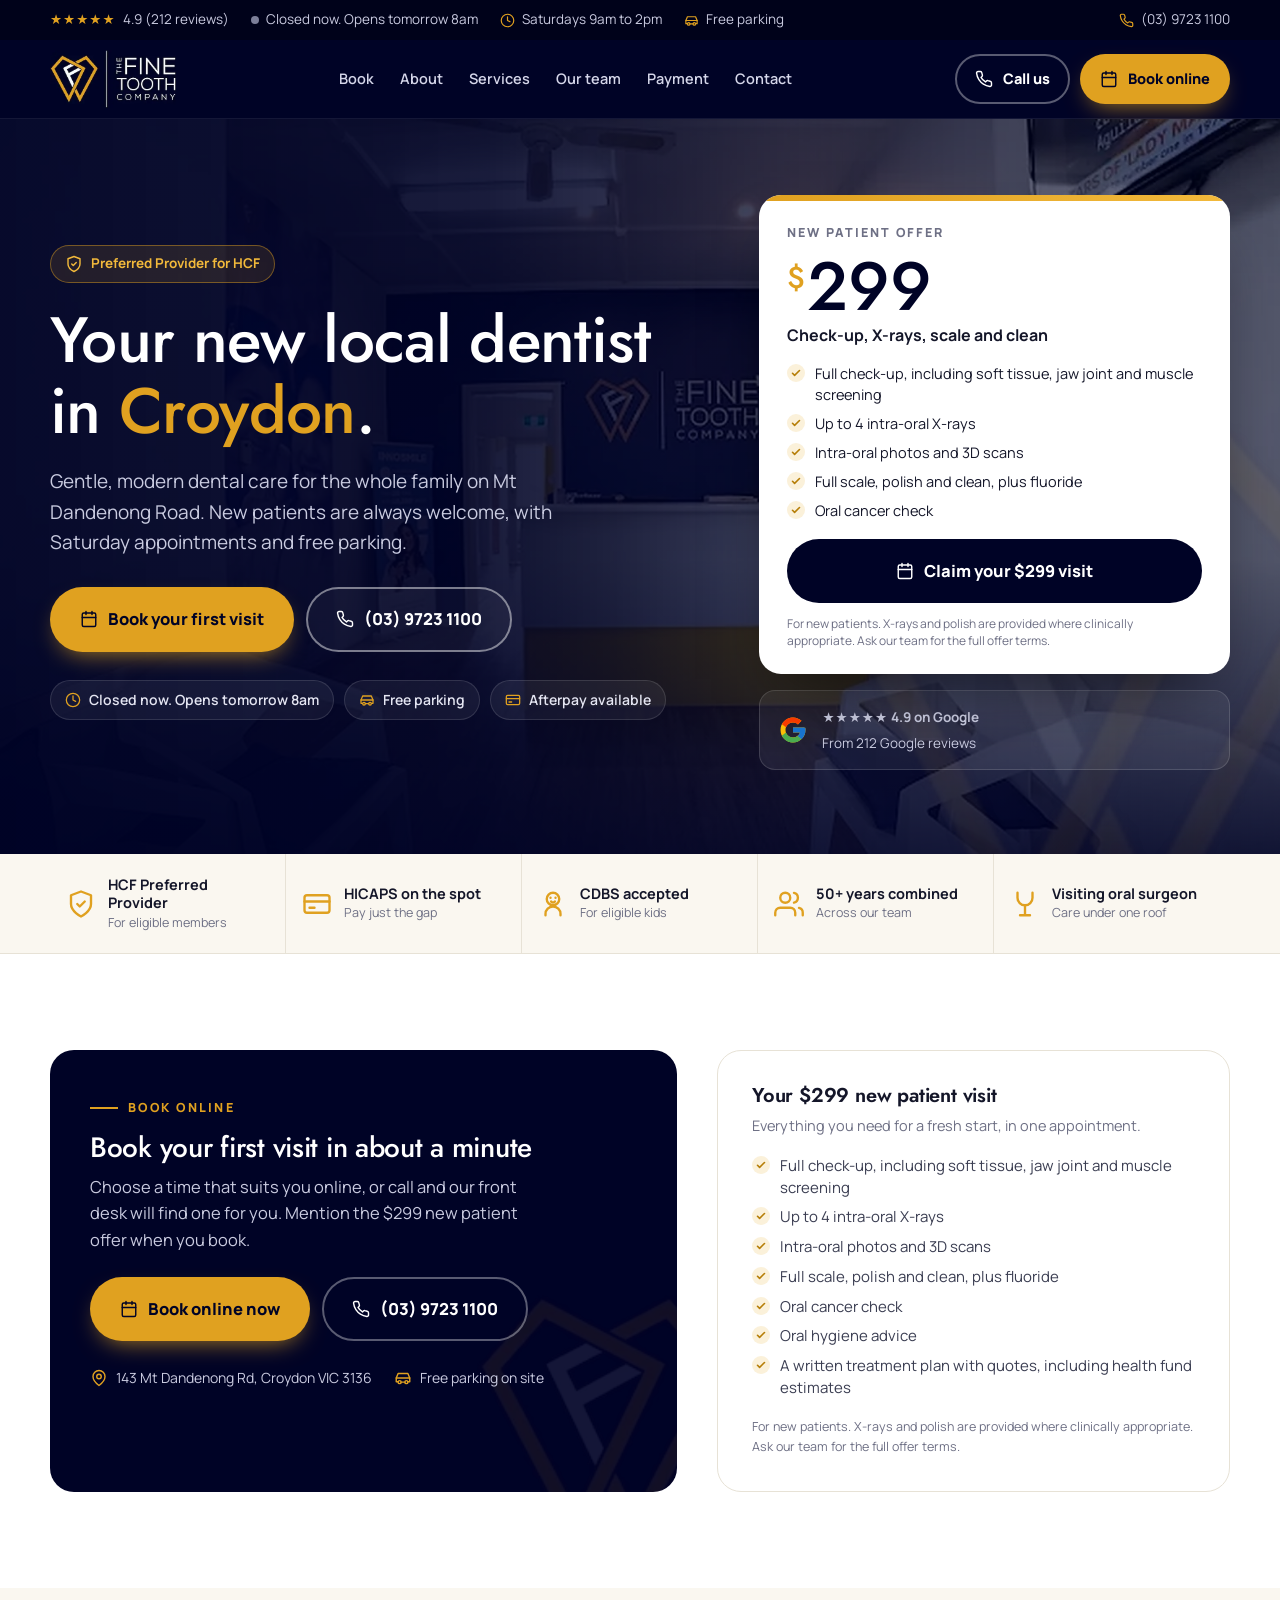
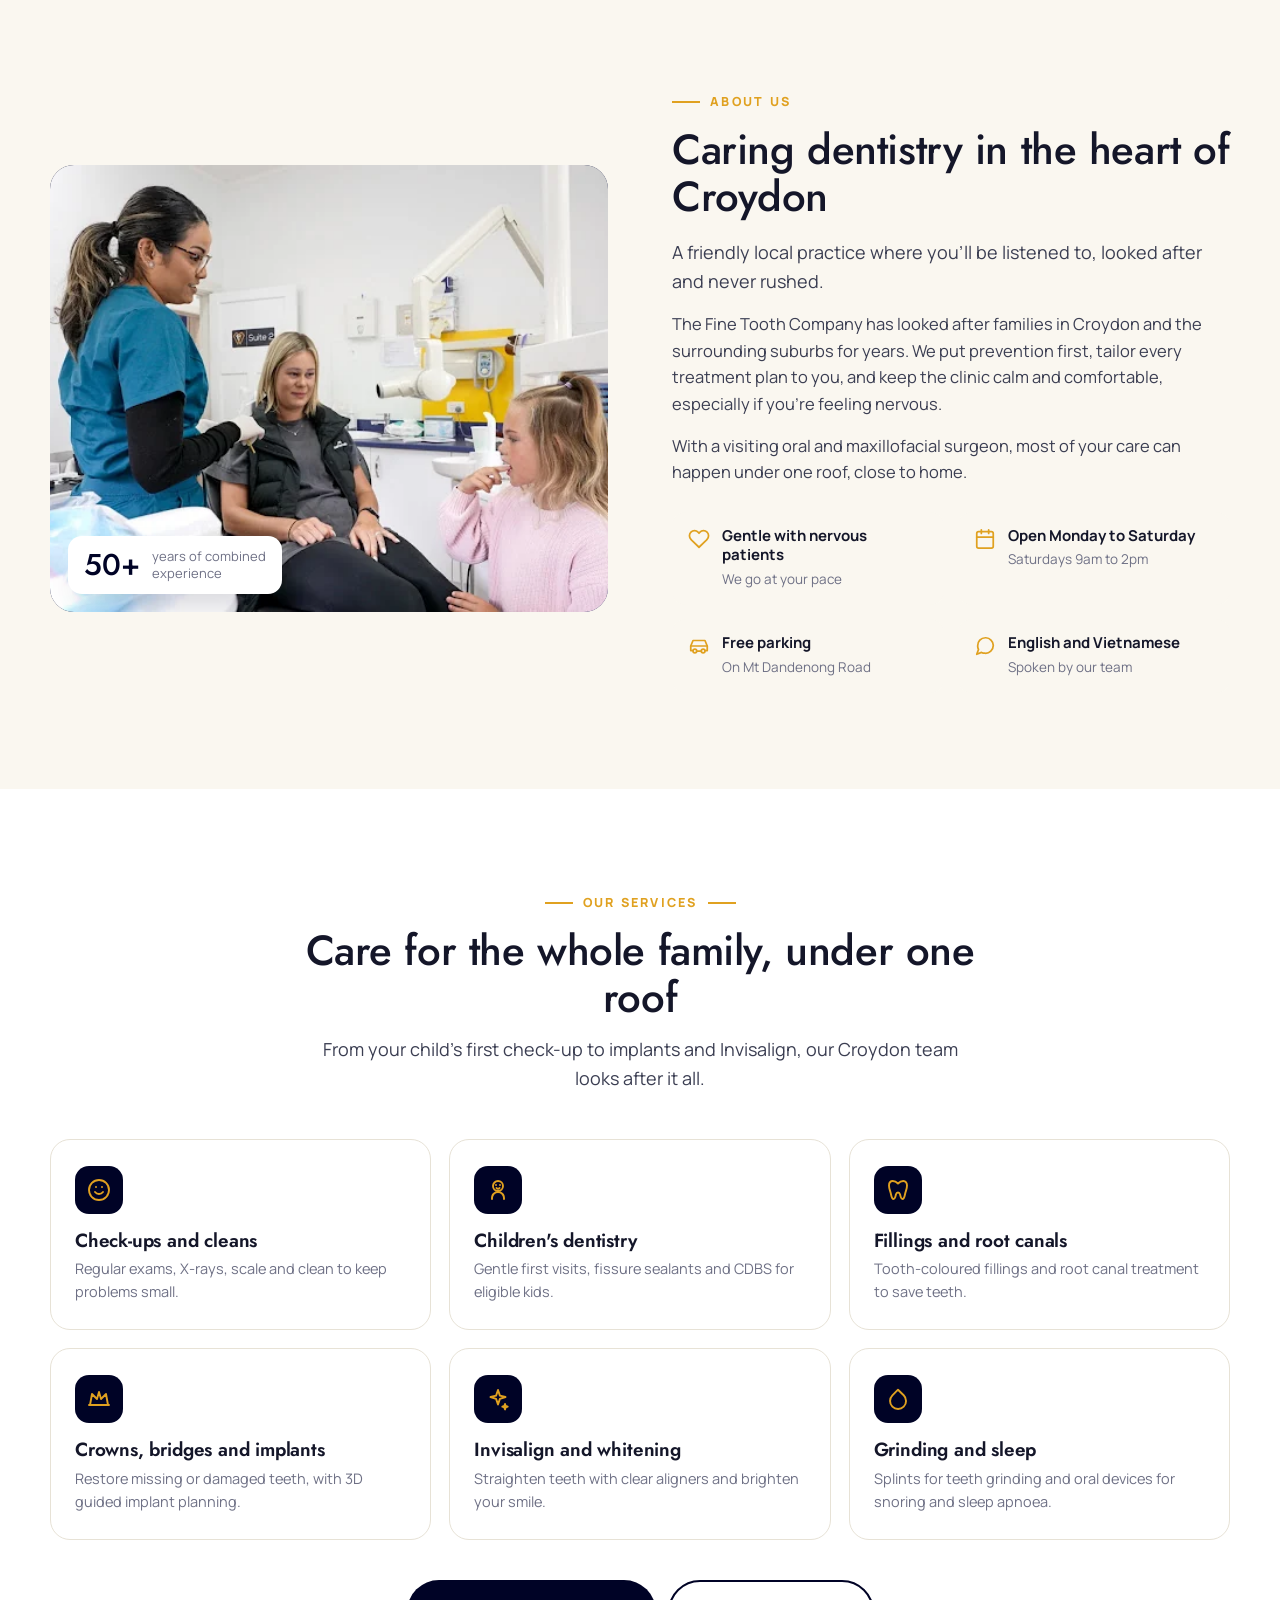
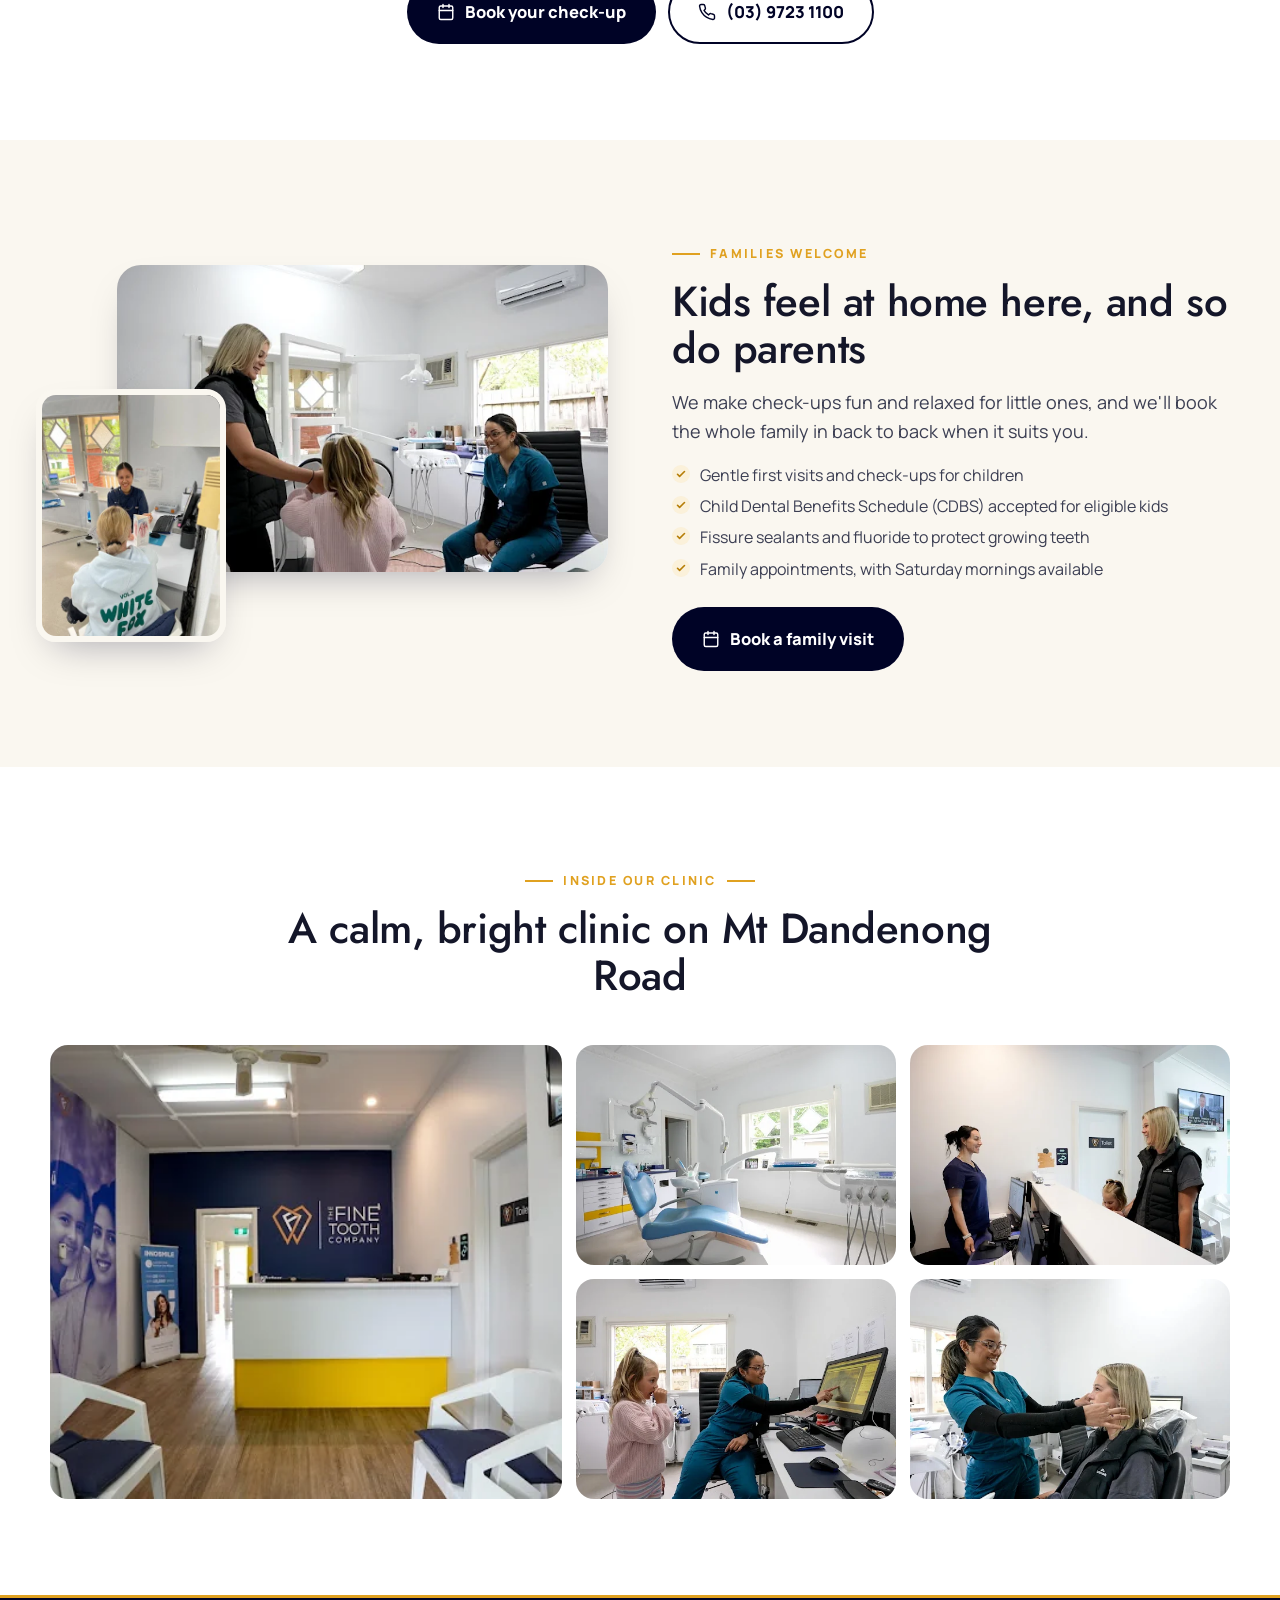
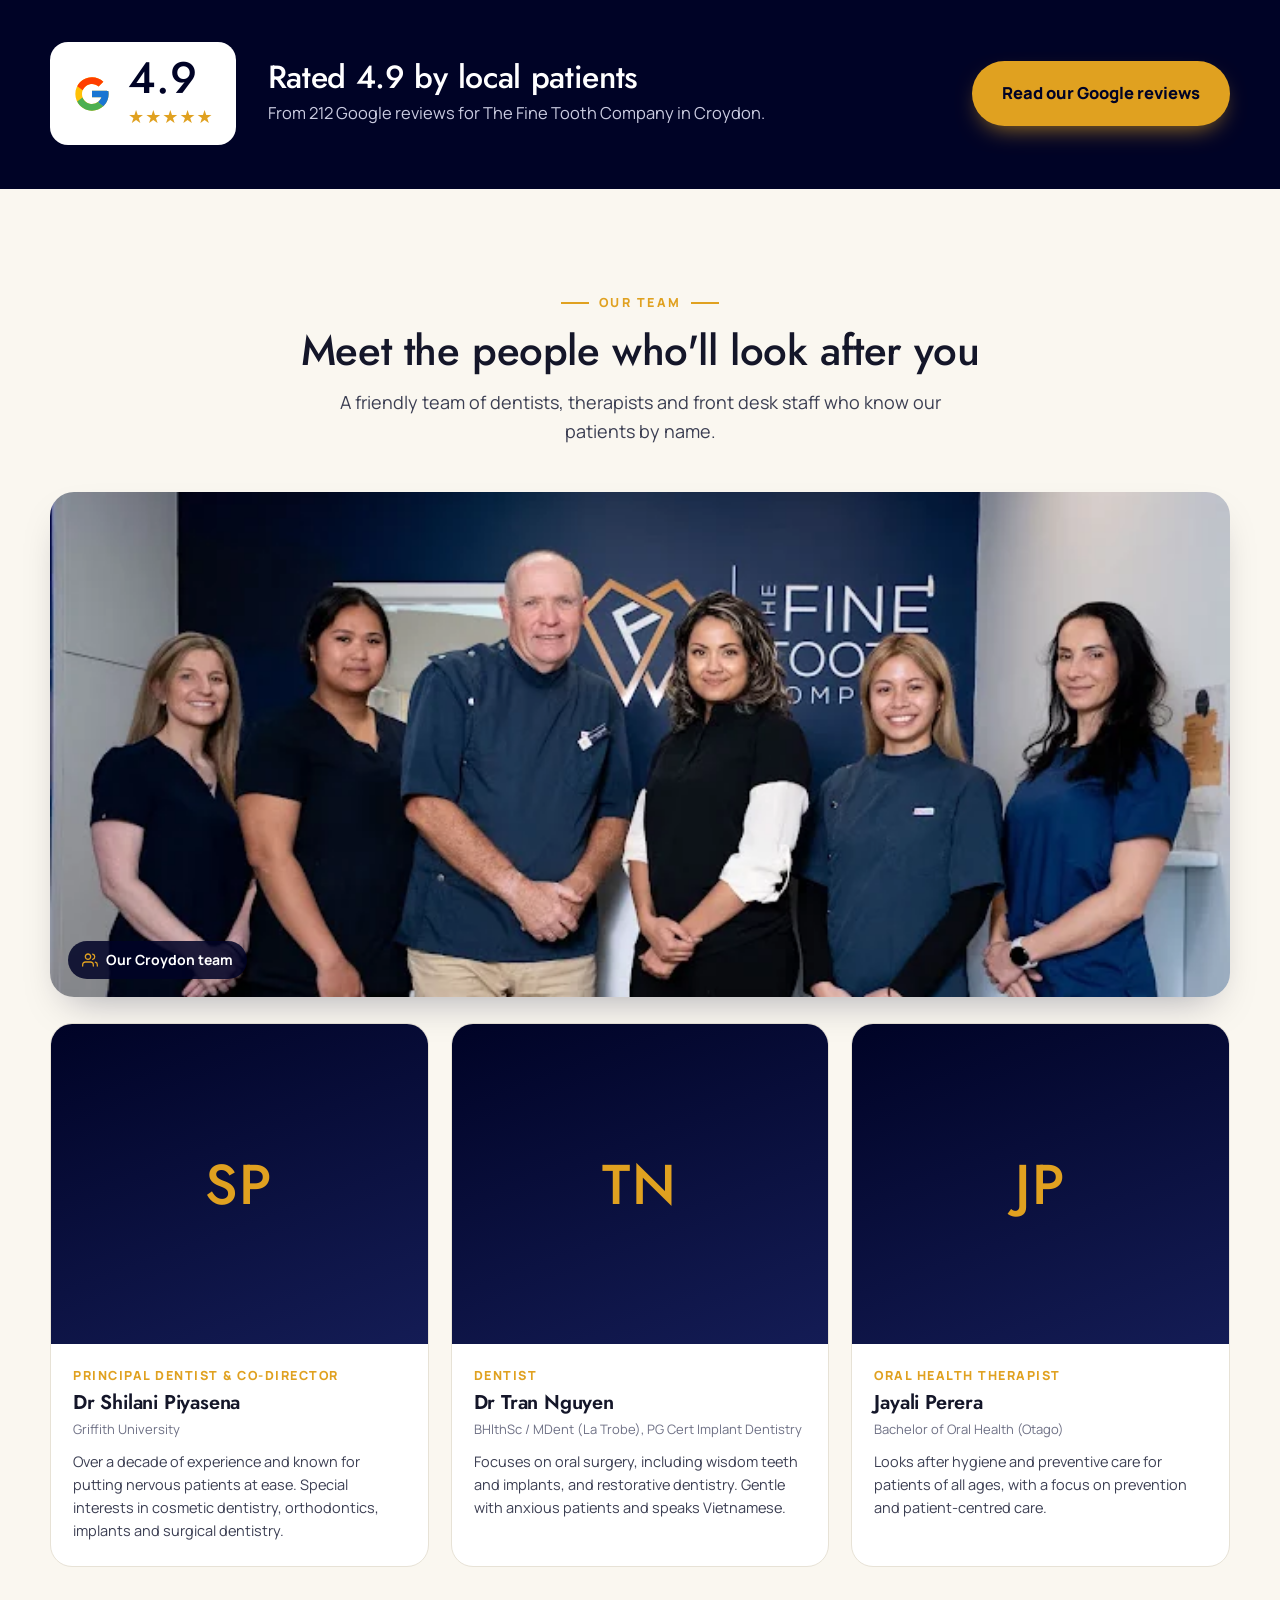
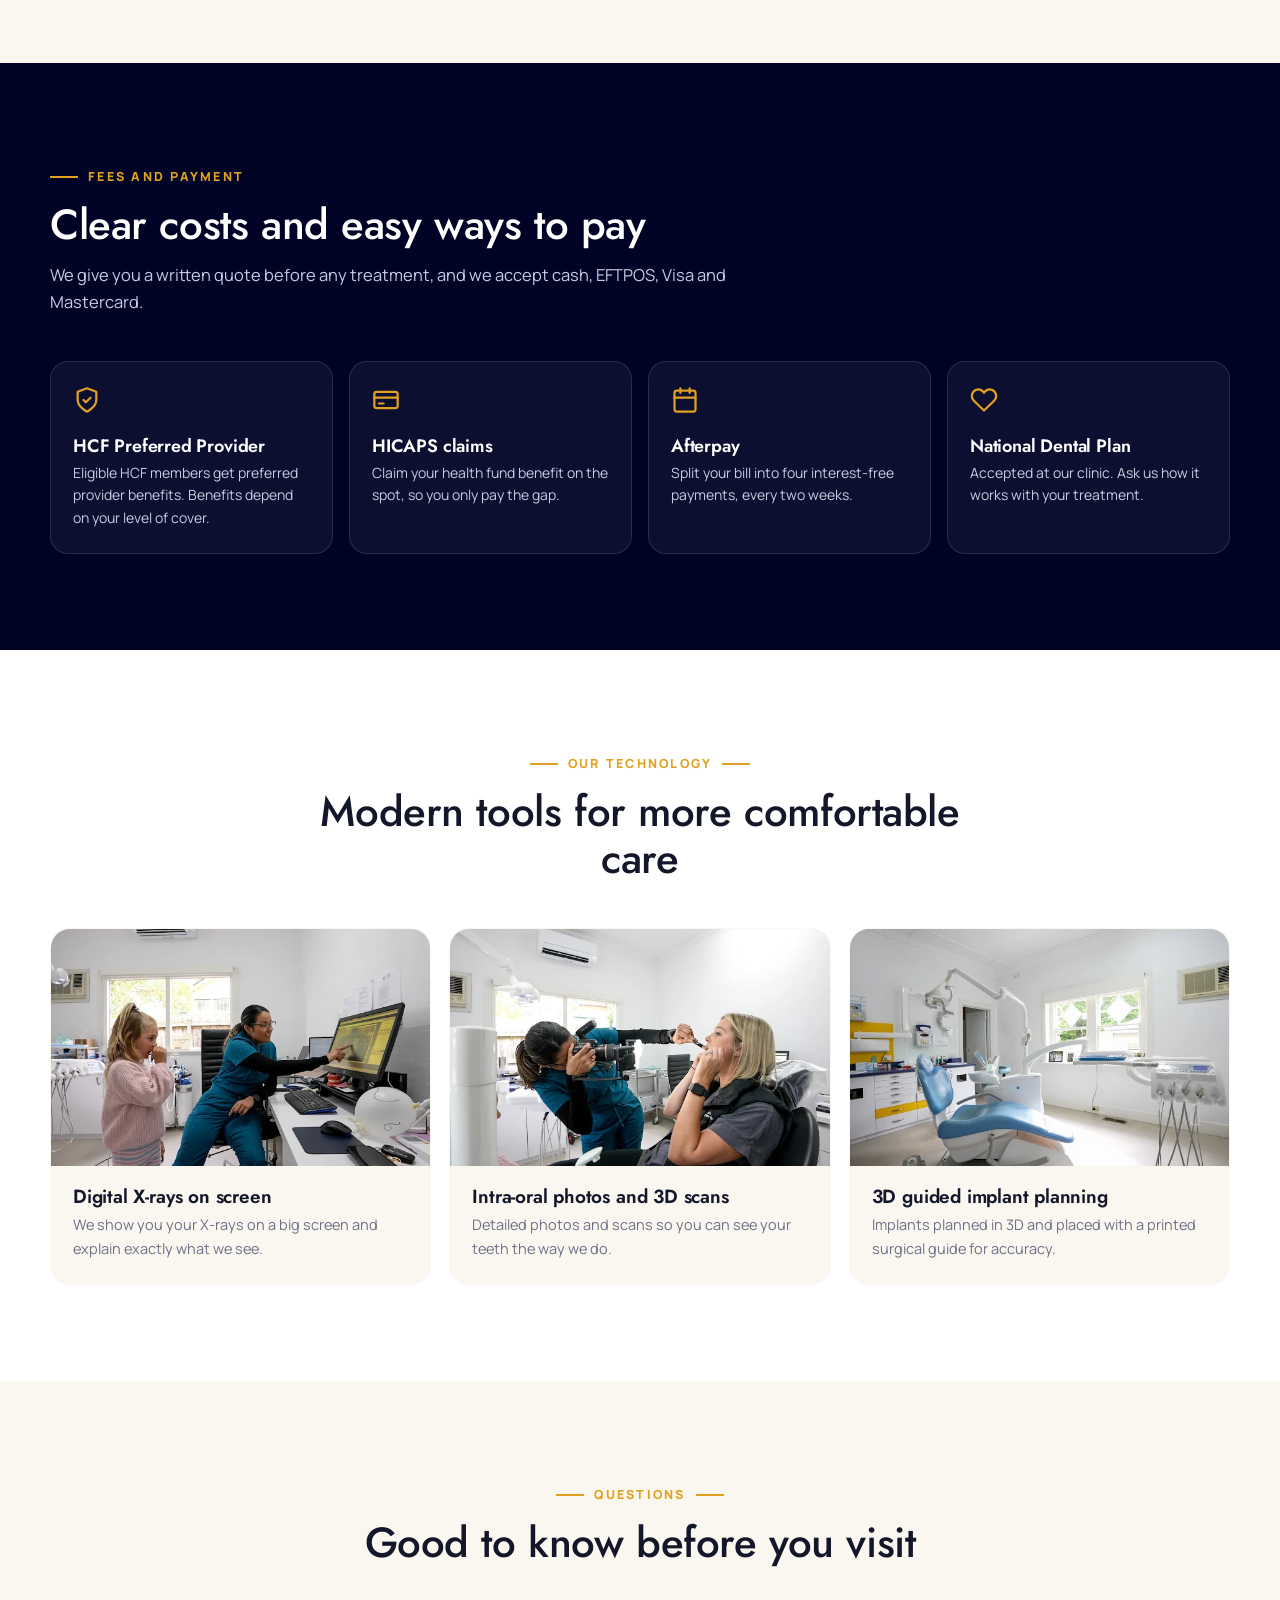
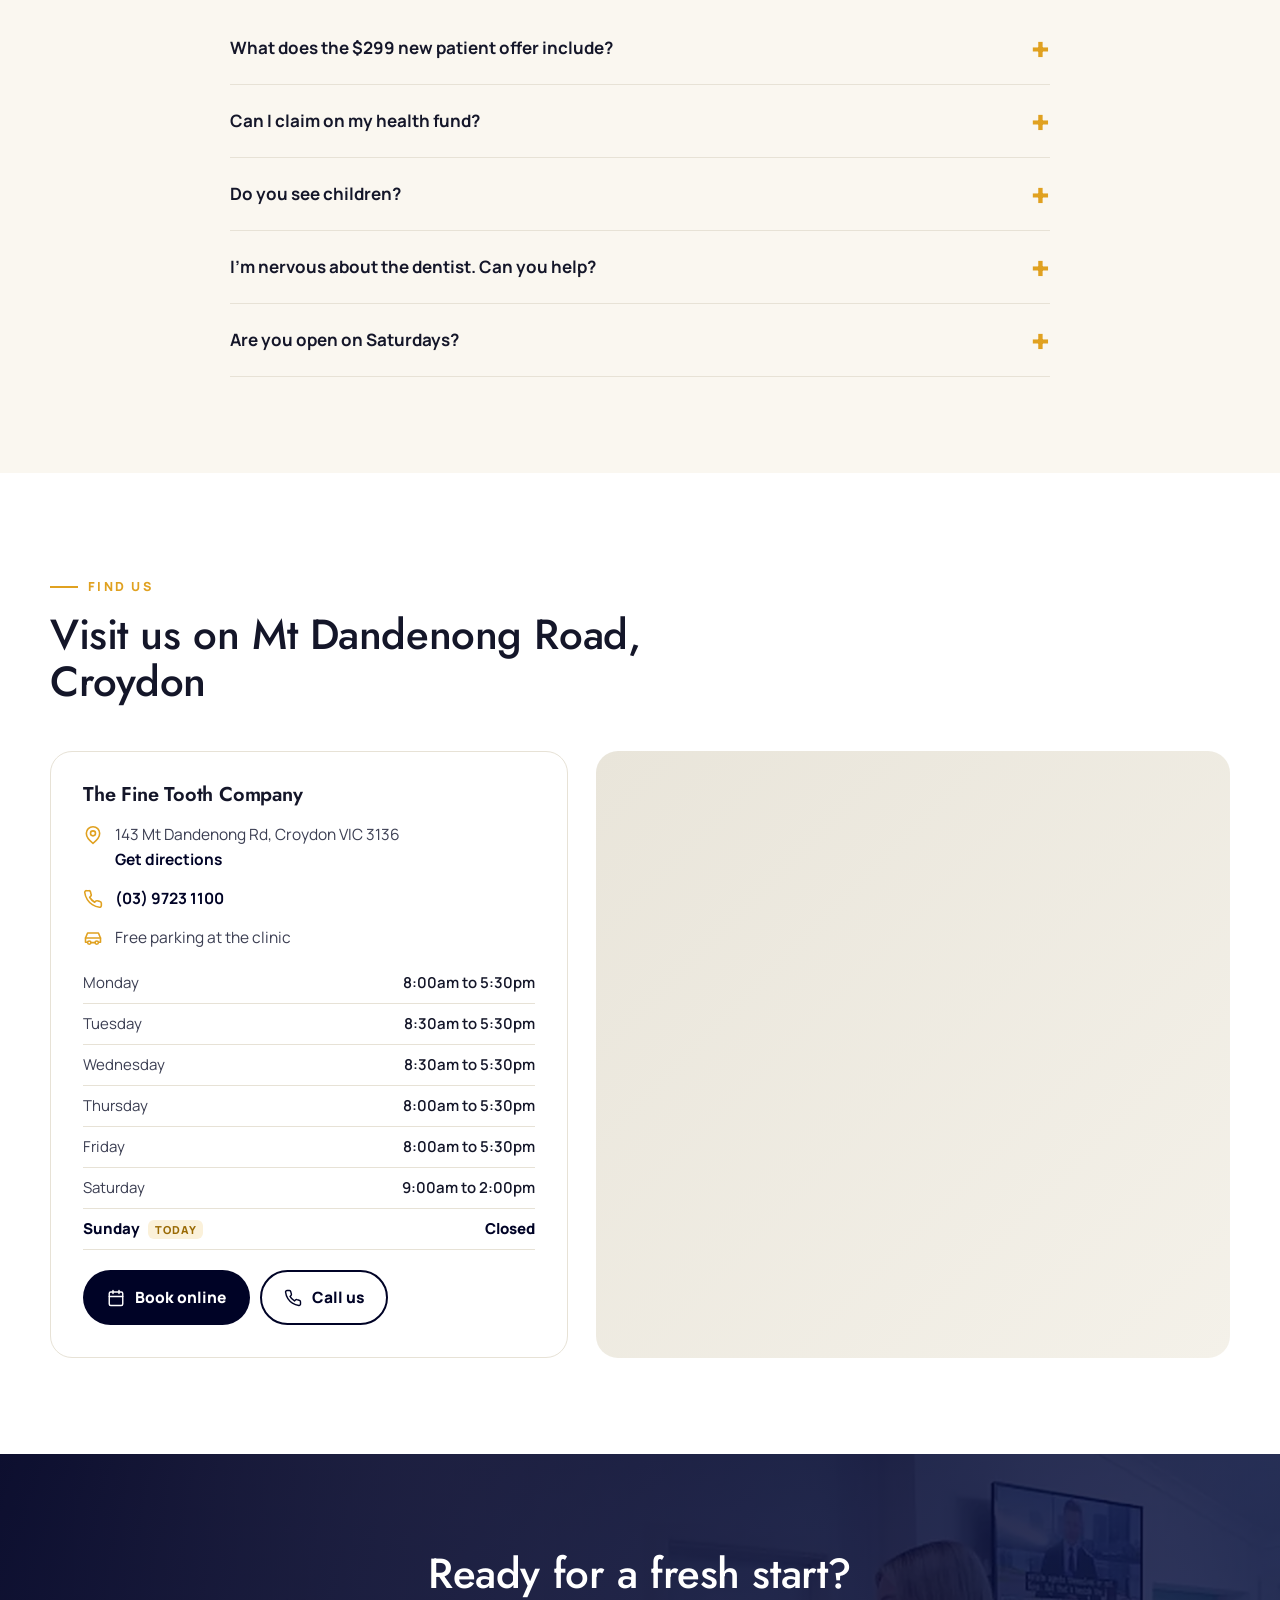
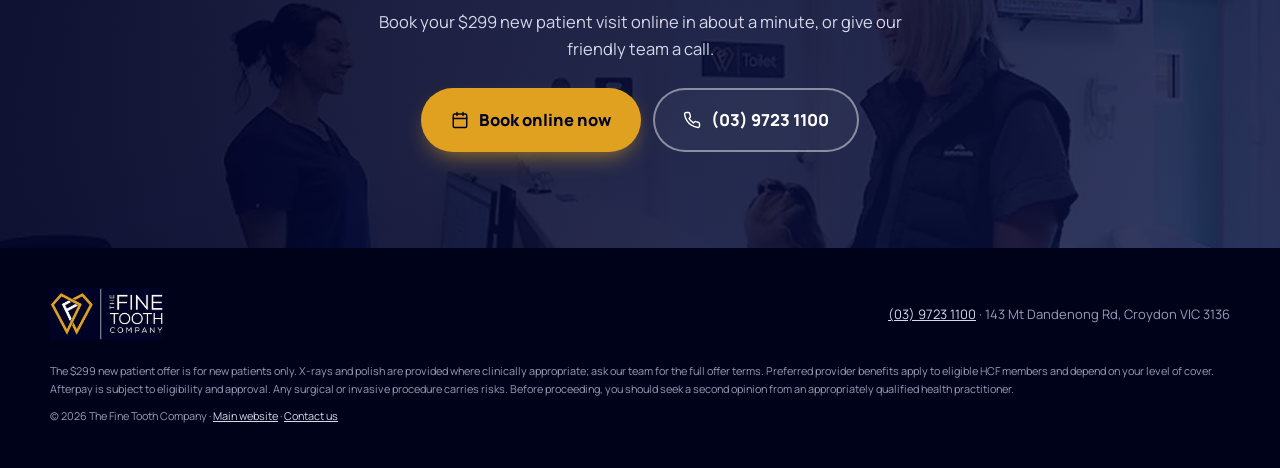
==== commit c1494e38: "Add files via upload" ====
--- a/new-patients/index.html
+++ b/new-patients/index.html
@@ -14,8 +14,8 @@
 <!-- Practice settings: edit here. Leave rating blank and the badge says "Read our Google reviews". -->
 <script>
   window.TFTC = {
-    rating: "",            /* e.g. "4.9" once confirmed from the Google Business Profile */
-    reviewCount: "106",
+    rating: "4.9",         /* from the Google Business Profile */
+    reviewCount: "212",
     reviewsUrl: "https://www.google.com/maps/search/?api=1&query=The+Fine+Tooth+Company+143+Mt+Dandenong+Rd+Croydon+VIC+3136",
     hours: { "Monday": ["8:00", "17:30"], "Tuesday": ["8:30", "17:30"], "Wednesday": ["8:30", "17:30"], "Thursday": ["8:00", "17:30"], "Friday": ["8:00", "17:30"], "Saturday": ["9:00", "14:00"] }   /* 24h, Melbourne time. Used for "Open now" and today's row */
   };
@@ -26,13 +26,14 @@
 <link rel="preconnect" href="https://fonts.gstatic.com" crossorigin>
 <link href="https://fonts.googleapis.com/css2?family=Jost:wght@400;500;600&family=Manrope:wght@500;600;700;800&display=swap" rel="stylesheet">
 <link rel="stylesheet" href="../assets/css/styles.css">
+<link rel="preload" as="image" href="../assets/img/bg-reception.webp">
 </head>
 <body data-page="new-patient">
 <noscript><iframe src="https://www.googletagmanager.com/ns.html?id=GTM-TN893VDN" height="0" width="0" style="display:none;visibility:hidden"></iframe></noscript>
 
 <div class="topbar"><div class="wrap">
   <div class="tb-items">
-    <a class="tb-item" data-reviews-link href="https://www.google.com/maps/search/?api=1&query=The+Fine+Tooth+Company+143+Mt+Dandenong+Rd+Croydon+VIC+3136" target="_blank" rel="noopener"><span class="stars">★★★★★</span><span data-reviews-short>Google reviews</span></a>
+    <a class="tb-item" data-reviews-link href="https://www.google.com/maps/search/?api=1&query=The+Fine+Tooth+Company+143+Mt+Dandenong+Rd+Croydon+VIC+3136" target="_blank" rel="noopener"><span class="stars">★★★★★</span><span data-reviews-short>4.9 (212 reviews)</span></a>
     <span class="tb-item"><span class="dot" data-open-dot></span><span data-open-status>Open Mon to Sat</span></span>
     <span class="tb-item tb-hide"><svg class="ico" viewBox="0 0 24 24" fill="none" stroke="currentColor" stroke-width="1.9" stroke-linecap="round" stroke-linejoin="round" aria-hidden="true"><circle cx="12" cy="12" r="10"/><path d="M12 6v6l4 2"/></svg>Saturdays 9am to 2pm</span>
     <span class="tb-item tb-hide"><svg class="ico" viewBox="0 0 24 24" fill="none" stroke="currentColor" stroke-width="1.9" stroke-linecap="round" stroke-linejoin="round" aria-hidden="true"><path d="M19 17h2v-5l-2.5-6h-13L3 12v5h2"/><circle cx="7.5" cy="17.5" r="2"/><circle cx="16.5" cy="17.5" r="2"/><path d="M9.5 17.5h5M3 12h18"/></svg>Free parking</span>
@@ -48,6 +49,7 @@
 </div></header>
 
 <section class="hero" id="top">
+  <div class="hero-bg"><img src="../assets/img/bg-reception.webp" alt="" width="1600" height="899" fetchpriority="high"></div>
   <div class="wrap">
     <div>
       <span class="pill"><svg class="ico" viewBox="0 0 24 24" fill="none" stroke="currentColor" stroke-width="1.9" stroke-linecap="round" stroke-linejoin="round" aria-hidden="true"><path d="M12 22s8-4 8-10V5l-8-3-8 3v7c0 6 8 10 8 10z"/><path d="M9 12l2 2 4-4"/></svg>Preferred Provider for HCF</span>
@@ -69,7 +71,7 @@
         <a class="btn btn-navy btn-lg js-book" href="https://www.corepractice.is/practices/ftc/the-fine-tooth-company#/" target="_blank" rel="noopener" data-loc="offer-card"><svg class="ico" viewBox="0 0 24 24" fill="none" stroke="currentColor" stroke-width="1.9" stroke-linecap="round" stroke-linejoin="round" aria-hidden="true"><rect x="3" y="4" width="18" height="18" rx="2"/><path d="M16 2v4M8 2v4M3 10h18"/></svg>Claim your $299 visit</a>
         <small>For new patients. X-rays and polish are provided where clinically appropriate. Ask our team for the full offer terms.</small>
       </div>
-      <a class="review-card" data-reviews-link href="https://www.google.com/maps/search/?api=1&query=The+Fine+Tooth+Company+143+Mt+Dandenong+Rd+Croydon+VIC+3136" target="_blank" rel="noopener"><svg viewBox="0 0 48 48" aria-hidden="true"><path fill="#FFC107" d="M43.6 20.5H42V20H24v8h11.3C33.7 32.7 29.2 36 24 36c-6.6 0-12-5.4-12-12s5.4-12 12-12c3 0 5.8 1.1 7.9 3l5.7-5.7C34 6.1 29.3 4 24 4 12.9 4 4 12.9 4 24s8.9 20 20 20 20-8.9 20-20c0-1.3-.1-2.6-.4-3.5z"/><path fill="#FF3D00" d="M6.3 14.7l6.6 4.8C14.7 15.1 19 12 24 12c3 0 5.8 1.1 7.9 3l5.7-5.7C34 6.1 29.3 4 24 4 16.3 4 9.7 8.3 6.3 14.7z"/><path fill="#4CAF50" d="M24 44c5.2 0 9.9-2 13.4-5.2l-6.2-5.2C29.2 35.1 26.7 36 24 36c-5.2 0-9.6-3.3-11.3-7.9l-6.5 5C9.5 39.6 16.2 44 24 44z"/><path fill="#1976D2" d="M43.6 20.5H42V20H24v8h11.3c-.8 2.2-2.2 4.2-4.1 5.6l6.2 5.2C37 39.2 44 34 44 24c0-1.3-.1-2.6-.4-3.5z"/></svg><div><strong><span class="stars">★★★★★</span> <span data-reviews-title>Read our Google reviews</span></strong><span data-reviews-sub>From 106 Google reviews</span></div></a>
+      <a class="review-card" data-reviews-link href="https://www.google.com/maps/search/?api=1&query=The+Fine+Tooth+Company+143+Mt+Dandenong+Rd+Croydon+VIC+3136" target="_blank" rel="noopener"><svg viewBox="0 0 48 48" aria-hidden="true"><path fill="#FFC107" d="M43.6 20.5H42V20H24v8h11.3C33.7 32.7 29.2 36 24 36c-6.6 0-12-5.4-12-12s5.4-12 12-12c3 0 5.8 1.1 7.9 3l5.7-5.7C34 6.1 29.3 4 24 4 12.9 4 4 12.9 4 24s8.9 20 20 20 20-8.9 20-20c0-1.3-.1-2.6-.4-3.5z"/><path fill="#FF3D00" d="M6.3 14.7l6.6 4.8C14.7 15.1 19 12 24 12c3 0 5.8 1.1 7.9 3l5.7-5.7C34 6.1 29.3 4 24 4 16.3 4 9.7 8.3 6.3 14.7z"/><path fill="#4CAF50" d="M24 44c5.2 0 9.9-2 13.4-5.2l-6.2-5.2C29.2 35.1 26.7 36 24 36c-5.2 0-9.6-3.3-11.3-7.9l-6.5 5C9.5 39.6 16.2 44 24 44z"/><path fill="#1976D2" d="M43.6 20.5H42V20H24v8h11.3c-.8 2.2-2.2 4.2-4.1 5.6l6.2 5.2C37 39.2 44 34 44 24c0-1.3-.1-2.6-.4-3.5z"/></svg><div><strong><span class="stars">★★★★★</span> <span data-reviews-title>4.9 on Google</span></strong><span data-reviews-sub>From 212 Google reviews</span></div></a>
     </div>
   </div>
 </section>
@@ -95,7 +97,7 @@
 <section class="block cream" id="about">
   <div class="wrap about-grid">
     <div class="photo reveal">
-      <img src="https://finetooth.com.au/wp-content/uploads/2025/11/about-img.jpg" alt="Inside The Fine Tooth Company dental clinic in Croydon" width="900" height="720" loading="lazy" onerror="this.remove()">
+      <img src="../assets/img/family-checkup.webp" alt="A dentist chatting with a mum and her daughter at The Fine Tooth Company" width="680" height="382" loading="lazy">
       <div class="tag"><b>50+</b><span>years of combined<br>experience</span></div>
     </div>
     <div class="about-copy reveal">
@@ -122,9 +124,43 @@
   </div>
 </section>
 
+<section class="block cream" id="kids">
+  <div class="wrap split">
+    <div class="split-img reveal"><img src="../assets/img/family-surgery.webp" alt="A young girl and her mum in the treatment room with a dentist" width="680" height="382" loading="lazy"><img class="inset" src="../assets/img/consult.webp" alt="A dentist explaining treatment to a patient" width="382" height="510" loading="lazy"></div>
+    <div class="reveal">
+      <span class="kicker">Families welcome</span>
+      <h2 style="margin:14px 0 16px">Kids feel at home here, and so do parents</h2>
+      <p class="lead" style="margin-bottom:18px">We make check-ups fun and relaxed for little ones, and we'll book the whole family in back to back when it suits you.</p>
+      <ul class="ticks big">
+        <li>Gentle first visits and check-ups for children</li>
+        <li>Child Dental Benefits Schedule (CDBS) accepted for eligible kids</li>
+        <li>Fissure sealants and fluoride to protect growing teeth</li>
+        <li>Family appointments, with Saturday mornings available</li>
+      </ul>
+      <div class="cards-cta" style="justify-content:flex-start;margin-top:26px"><a class="btn btn-navy btn-lg js-book" href="https://www.corepractice.is/practices/ftc/the-fine-tooth-company#/" target="_blank" rel="noopener" data-loc="kids"><svg class="ico" viewBox="0 0 24 24" fill="none" stroke="currentColor" stroke-width="1.9" stroke-linecap="round" stroke-linejoin="round" aria-hidden="true"><rect x="3" y="4" width="18" height="18" rx="2"/><path d="M16 2v4M8 2v4M3 10h18"/></svg>Book a family visit</a></div>
+    </div>
+  </div>
+</section>
+
+<section class="block" id="clinic">
+  <div class="wrap">
+    <div class="sec-head center"><span class="kicker">Inside our clinic</span><h2>A calm, bright clinic on Mt Dandenong Road</h2></div>
+    <div class="gallery reveal"><figure class="g-big"><img src="../assets/img/reception.webp" alt="The waiting room and reception at The Fine Tooth Company" width="680" height="382" loading="lazy"></figure><figure><img src="../assets/img/treatment-room.webp" alt="A bright, modern treatment room" width="680" height="382" loading="lazy"></figure><figure><img src="../assets/img/front-desk.webp" alt="A patient being welcomed at the front desk" width="680" height="382" loading="lazy"></figure><figure><img src="../assets/img/kids-xray.webp" alt="A dentist showing a child her X-ray on screen" width="680" height="382" loading="lazy"></figure><figure><img src="../assets/img/jaw-check.webp" alt="A dentist checking a patient's jaw" width="680" height="382" loading="lazy"></figure></div>
+  </div>
+</section>
+
+<section class="reviews-band">
+  <div class="wrap">
+    <div class="rv-score"><svg viewBox="0 0 48 48" aria-hidden="true"><path fill="#FFC107" d="M43.6 20.5H42V20H24v8h11.3C33.7 32.7 29.2 36 24 36c-6.6 0-12-5.4-12-12s5.4-12 12-12c3 0 5.8 1.1 7.9 3l5.7-5.7C34 6.1 29.3 4 24 4 12.9 4 4 12.9 4 24s8.9 20 20 20 20-8.9 20-20c0-1.3-.1-2.6-.4-3.5z"/><path fill="#FF3D00" d="M6.3 14.7l6.6 4.8C14.7 15.1 19 12 24 12c3 0 5.8 1.1 7.9 3l5.7-5.7C34 6.1 29.3 4 24 4 16.3 4 9.7 8.3 6.3 14.7z"/><path fill="#4CAF50" d="M24 44c5.2 0 9.9-2 13.4-5.2l-6.2-5.2C29.2 35.1 26.7 36 24 36c-5.2 0-9.6-3.3-11.3-7.9l-6.5 5C9.5 39.6 16.2 44 24 44z"/><path fill="#1976D2" d="M43.6 20.5H42V20H24v8h11.3c-.8 2.2-2.2 4.2-4.1 5.6l6.2 5.2C37 39.2 44 34 44 24c0-1.3-.1-2.6-.4-3.5z"/></svg><div><div class="rv-num">4.9</div><div class="stars rv-stars">★★★★★</div></div></div>
+    <div class="rv-copy"><h2>Rated 4.9 by local patients</h2><p>From 212 Google reviews for The Fine Tooth Company in Croydon.</p></div>
+    <a class="btn btn-gold btn-lg" href="https://www.google.com/maps/search/?api=1&query=The+Fine+Tooth+Company+143+Mt+Dandenong+Rd+Croydon+VIC+3136" target="_blank" rel="noopener">Read our Google reviews</a>
+  </div>
+</section>
+
 <section class="block cream" id="team">
   <div class="wrap">
-    <div class="sec-head center"><span class="kicker">Our team</span><h2>Meet the people who'll look after you</h2></div>
+    <div class="sec-head center"><span class="kicker">Our team</span><h2>Meet the people who'll look after you</h2><p class="lead center">A friendly team of dentists, therapists and front desk staff who know our patients by name.</p></div>
+    <figure class="team-photo reveal"><img src="../assets/img/team.webp" alt="The Fine Tooth Company team in front of the clinic's reception wall" width="680" height="454" loading="lazy"><figcaption><svg class="ico" viewBox="0 0 24 24" fill="none" stroke="currentColor" stroke-width="1.9" stroke-linecap="round" stroke-linejoin="round" aria-hidden="true"><path d="M17 21v-2a4 4 0 0 0-4-4H5a4 4 0 0 0-4 4v2"/><circle cx="9" cy="7" r="4"/><path d="M23 21v-2a4 4 0 0 0-3-3.9M16 3.1a4 4 0 0 1 0 7.8"/></svg>Our Croydon team</figcaption></figure>
     <div class="team"><div class="member reveal"><div class="ph"><span class="ini">SP</span><img src="https://finetooth.com.au/wp-content/uploads/2025/11/shilani.png" alt="Dr Shilani Piyasena" loading="lazy" onerror="this.remove()"></div>
       <div class="body"><div class="role">Principal Dentist & Co-Director</div><h3>Dr Shilani Piyasena</h3><div class="q">Griffith University</div><p>Over a decade of experience and known for putting nervous patients at ease. Special interests in cosmetic dentistry, orthodontics, implants and surgical dentistry.</p></div></div><div class="member reveal"><div class="ph"><span class="ini">TN</span><img src="https://finetooth.com.au/wp-content/uploads/2025/11/tran-2025.png" alt="Dr Tran Nguyen" loading="lazy" onerror="this.remove()"></div>
       <div class="body"><div class="role">Dentist</div><h3>Dr Tran Nguyen</h3><div class="q">BHlthSc / MDent (La Trobe), PG Cert Implant Dentistry</div><p>Focuses on oral surgery, including wisdom teeth and implants, and restorative dentistry. Gentle with anxious patients and speaks Vietnamese.</p></div></div><div class="member reveal"><div class="ph"><span class="ini">JP</span><img src="https://finetooth.com.au/wp-content/uploads/2026/04/shilani-1-copy-1.webp" alt="Jayali Perera" loading="lazy" onerror="this.remove()"></div>
@@ -142,7 +178,7 @@
 <section class="block" id="technology">
   <div class="wrap">
     <div class="sec-head center"><span class="kicker">Our technology</span><h2>Modern tools for more comfortable care</h2></div>
-    <div class="tech"><div class="card reveal"><div class="ib"><svg class="ico" viewBox="0 0 24 24" fill="none" stroke="currentColor" stroke-width="1.9" stroke-linecap="round" stroke-linejoin="round" aria-hidden="true"><path d="M3 7V5a2 2 0 0 1 2-2h2M17 3h2a2 2 0 0 1 2 2v2M21 17v2a2 2 0 0 1-2 2h-2M7 21H5a2 2 0 0 1-2-2v-2"/><path d="M7 12h10"/></svg></div><h3>3D guided implant planning</h3><p>Implants planned in 3D and placed with a printed surgical guide for accuracy.</p></div><div class="card reveal"><div class="ib"><svg class="ico" viewBox="0 0 24 24" fill="none" stroke="currentColor" stroke-width="1.9" stroke-linecap="round" stroke-linejoin="round" aria-hidden="true"><circle cx="12" cy="12" r="10"/><path d="M8 14s1.5 2 4 2 4-2 4-2M9 9h.01M15 9h.01"/></svg></div><h3>Low-dose digital X-rays</h3><p>Intra-oral bite-wing X-rays help us find problems early.</p></div><div class="card reveal"><div class="ib"><svg class="ico" viewBox="0 0 24 24" fill="none" stroke="currentColor" stroke-width="1.9" stroke-linecap="round" stroke-linejoin="round" aria-hidden="true"><path d="M12 3l1.9 5.6L19.5 10l-5.6 1.9L12 17.5l-1.9-5.6L4.5 10l5.6-1.4z"/><path d="M19 17l.7 2 2 .7-2 .7-.7 2-.7-2-2-.7 2-.7z"/></svg></div><h3>Philips Zoom whitening</h3><p>In-chair whitening for a brighter smile in a single visit.</p></div></div>
+    <div class="tech"><div class="card img-card reveal"><img src="../assets/img/kids-xray.webp" alt="Digital X-rays on screen" width="680" height="382" loading="lazy"><div class="cb"><h3>Digital X-rays on screen</h3><p>We show you your X-rays on a big screen and explain exactly what we see.</p></div></div><div class="card img-card reveal"><img src="../assets/img/intraoral-photos.webp" alt="Intra-oral photos and 3D scans" width="680" height="382" loading="lazy"><div class="cb"><h3>Intra-oral photos and 3D scans</h3><p>Detailed photos and scans so you can see your teeth the way we do.</p></div></div><div class="card img-card reveal"><img src="../assets/img/treatment-room.webp" alt="3D guided implant planning" width="680" height="382" loading="lazy"><div class="cb"><h3>3D guided implant planning</h3><p>Implants planned in 3D and placed with a printed surgical guide for accuracy.</p></div></div></div>
   </div>
 </section>
 
@@ -169,7 +205,7 @@
     </div>
   </div>
 </section>
-<section class="final"><div class="wrap"><h2>Ready for a fresh start?</h2><p>Book your $299 new patient visit online in about a minute, or give our friendly team a call.</p><div class="row"><a class="btn btn-gold btn-lg js-book" href="https://www.corepractice.is/practices/ftc/the-fine-tooth-company#/" target="_blank" rel="noopener" data-loc="final"><svg class="ico" viewBox="0 0 24 24" fill="none" stroke="currentColor" stroke-width="1.9" stroke-linecap="round" stroke-linejoin="round" aria-hidden="true"><rect x="3" y="4" width="18" height="18" rx="2"/><path d="M16 2v4M8 2v4M3 10h18"/></svg>Book online now</a><a class="btn btn-ghost btn-lg js-call" href="tel:+61397231100" data-loc="final"><svg class="ico" viewBox="0 0 24 24" fill="none" stroke="currentColor" stroke-width="1.9" stroke-linecap="round" stroke-linejoin="round" aria-hidden="true"><path d="M22 16.9v3a2 2 0 0 1-2.2 2 19.8 19.8 0 0 1-8.6-3.1 19.5 19.5 0 0 1-6-6A19.8 19.8 0 0 1 2.1 4.2 2 2 0 0 1 4.1 2h3a2 2 0 0 1 2 1.7c.1 1 .4 1.9.7 2.8a2 2 0 0 1-.5 2.1L8 9.9a16 16 0 0 0 6 6l1.3-1.3a2 2 0 0 1 2.1-.4c.9.3 1.8.6 2.8.7a2 2 0 0 1 1.7 2z"/></svg>(03) 9723 1100</a></div></div></section>
+<section class="final"><div class="final-bg"><img src="../assets/img/bg-front-desk.webp" alt="" width="1600" height="899" loading="lazy"></div><div class="wrap"><h2>Ready for a fresh start?</h2><p>Book your $299 new patient visit online in about a minute, or give our friendly team a call.</p><div class="row"><a class="btn btn-gold btn-lg js-book" href="https://www.corepractice.is/practices/ftc/the-fine-tooth-company#/" target="_blank" rel="noopener" data-loc="final"><svg class="ico" viewBox="0 0 24 24" fill="none" stroke="currentColor" stroke-width="1.9" stroke-linecap="round" stroke-linejoin="round" aria-hidden="true"><rect x="3" y="4" width="18" height="18" rx="2"/><path d="M16 2v4M8 2v4M3 10h18"/></svg>Book online now</a><a class="btn btn-ghost btn-lg js-call" href="tel:+61397231100" data-loc="final"><svg class="ico" viewBox="0 0 24 24" fill="none" stroke="currentColor" stroke-width="1.9" stroke-linecap="round" stroke-linejoin="round" aria-hidden="true"><path d="M22 16.9v3a2 2 0 0 1-2.2 2 19.8 19.8 0 0 1-8.6-3.1 19.5 19.5 0 0 1-6-6A19.8 19.8 0 0 1 2.1 4.2 2 2 0 0 1 4.1 2h3a2 2 0 0 1 2 1.7c.1 1 .4 1.9.7 2.8a2 2 0 0 1-.5 2.1L8 9.9a16 16 0 0 0 6 6l1.3-1.3a2 2 0 0 1 2.1-.4c.9.3 1.8.6 2.8.7a2 2 0 0 1 1.7 2z"/></svg>(03) 9723 1100</a></div></div></section>
 <footer class="footer"><div class="wrap">
   <div class="top"><img src="../assets/img/tftc-logo.webp" alt="The Fine Tooth Company" width="410" height="189"><div><a class="js-call" href="tel:+61397231100" data-loc="footer">(03) 9723 1100</a> · 143 Mt Dandenong Rd, Croydon VIC 3136</div></div>
   <small>The $299 new patient offer is for new patients only. X-rays and polish are provided where clinically appropriate; ask our team for the full offer terms. Preferred provider benefits apply to eligible HCF members and depend on your level of cover. Afterpay is subject to eligibility and approval. Any surgical or invasive procedure carries risks. Before proceeding, you should seek a second opinion from an appropriately qualified health practitioner.</small>
--- a/assets/css/styles.css
+++ b/assets/css/styles.css
@@ -60,7 +60,10 @@
 
 /* hero */
 .hero{position:relative;background:radial-gradient(1100px 600px at 85% 10%,#1A2470 0%,rgba(26,36,112,0) 60%),linear-gradient(180deg,var(--navy) 0%,var(--navy-2) 100%);color:#fff;overflow:hidden}
-.hero::after{content:"";position:absolute;right:-90px;bottom:-120px;width:560px;height:560px;background:url(../img/tooth-mark.png) no-repeat center/contain;opacity:.07;pointer-events:none}
+.hero-bg{position:absolute;inset:0;z-index:0}
+.hero-bg img{width:100%;height:100%;object-fit:cover;object-position:center 40%}
+.hero-bg::after{content:"";position:absolute;inset:0;background:linear-gradient(90deg,rgba(0,3,38,.96) 0%,rgba(0,3,38,.9) 38%,rgba(0,3,38,.72) 62%,rgba(0,3,38,.55) 100%),linear-gradient(0deg,rgba(0,3,38,.75) 0%,rgba(0,3,38,0) 40%)}
+.hero::after{content:"";position:absolute;right:-90px;bottom:-120px;width:560px;height:560px;background:url(../img/tooth-mark.png) no-repeat center/contain;opacity:.06;pointer-events:none;z-index:0}
 .hero .wrap{position:relative;z-index:1;display:grid;grid-template-columns:1.25fr .9fr;gap:56px;align-items:center;padding:76px 0 84px}
 .pill{display:inline-flex;align-items:center;gap:8px;background:rgba(224,161,32,.12);border:1px solid rgba(224,161,32,.45);color:var(--gold-2);
   border-radius:999px;padding:7px 14px;font-weight:700;font-size:13.5px}
@@ -168,7 +171,7 @@
 /* team */
 .team{display:grid;grid-template-columns:repeat(3,1fr);gap:22px}
 .member{background:#fff;border-radius:22px;overflow:hidden;border:1px solid var(--line)}
-.member .ph{aspect-ratio:1/1;background:linear-gradient(160deg,var(--navy) 0%,var(--navy-3) 100%);position:relative;display:grid;place-items:center}
+.member .ph{aspect-ratio:4/3.4;background:linear-gradient(160deg,var(--navy) 0%,var(--navy-3) 100%);position:relative;display:grid;place-items:center}
 .member .ph .ini{font-family:var(--head);font-size:56px;color:var(--gold);font-weight:500;letter-spacing:.04em}
 .member .ph img{position:absolute;inset:0;width:100%;height:100%;object-fit:cover;object-position:top}
 .member .body{padding:22px 22px 24px}
@@ -213,11 +216,50 @@
 .map iframe{position:absolute;inset:0;width:100%;height:100%;border:0}
 
 /* final cta */
-.final{background:linear-gradient(120deg,var(--navy) 0%,var(--navy-3) 100%);color:#C9CBE0;padding:72px 0;text-align:center;position:relative;overflow:hidden}
-.final::after{content:"";position:absolute;left:-80px;top:-80px;width:320px;height:320px;background:url(../img/tooth-mark.png) no-repeat center/contain;opacity:.07}
+.final{background:var(--navy);color:#D5D7EA;padding:96px 0;text-align:center;position:relative;overflow:hidden}
+.final-bg{position:absolute;inset:0}
+.final-bg img{width:100%;height:100%;object-fit:cover;object-position:center 35%}
+.final-bg::after{content:"";position:absolute;inset:0;background:linear-gradient(120deg,rgba(0,3,38,.92) 0%,rgba(10,17,64,.82) 100%)}
+.final .wrap{position:relative;z-index:1}
+
 .final h2{color:#fff;margin-bottom:12px}
 .final p{max-width:560px;margin:0 auto 26px}
 .final .row{display:flex;gap:12px;justify-content:center;flex-wrap:wrap}
+
+/* split feature */
+.split{display:grid;grid-template-columns:1fr 1fr;gap:64px;align-items:center}
+.split-img{position:relative;padding:0 0 70px 0}
+.split-img img:first-child{margin-left:auto;width:88%}
+.split-img img{border-radius:24px;width:100%;height:auto;aspect-ratio:16/10;object-fit:cover;box-shadow:var(--shadow)}
+.split-img img.inset{position:absolute;left:-14px;bottom:0;width:34%;aspect-ratio:3/4;border:6px solid var(--cream);border-radius:20px}
+.ticks.big li{font-size:16px}
+
+/* gallery */
+.gallery{display:grid;grid-template-columns:1.6fr 1fr 1fr;grid-template-rows:220px 220px;gap:14px}
+.gallery figure{margin:0;border-radius:18px;overflow:hidden;background:var(--cream)}
+.gallery img{width:100%;height:100%;object-fit:cover;transition:transform .5s ease}
+.gallery figure:hover img{transform:scale(1.04)}
+.gallery .g-big{grid-row:span 2}
+
+/* team photo */
+.team-photo{margin:0 0 26px;position:relative;border-radius:24px;overflow:hidden;box-shadow:var(--shadow)}
+.team-photo img{width:100%;height:auto;aspect-ratio:21/9;object-fit:cover;object-position:center 30%}
+.team-photo figcaption{position:absolute;left:18px;bottom:18px;display:inline-flex;gap:8px;align-items:center;background:rgba(0,3,38,.85);color:#fff;font-weight:700;font-size:14px;border-radius:999px;padding:8px 14px}
+.team-photo figcaption .ico{color:var(--gold);width:16px;height:16px}
+
+/* image cards */
+.img-card{padding:0;overflow:hidden}
+.img-card img{width:100%;height:auto;aspect-ratio:16/10;object-fit:cover}
+.img-card .cb{padding:20px 22px 24px}
+
+/* reviews band */
+.reviews-band{background:var(--navy);color:#C9CBE0;padding:44px 0;border-top:3px solid var(--gold)}
+.reviews-band .wrap{display:grid;grid-template-columns:auto 1fr auto;gap:32px;align-items:center}
+.rv-score{display:flex;align-items:center;gap:16px;background:#fff;border-radius:18px;padding:14px 22px}
+.rv-score svg{width:40px;height:40px}
+.rv-num{font-family:var(--head);font-size:44px;line-height:1;color:var(--navy);font-weight:500}
+.rv-stars{font-size:18px;margin-top:2px}
+.rv-copy h2{color:#fff;font-size:clamp(24px,2.6vw,32px);margin-bottom:4px}
 
 /* footer */
 .footer{background:#00021A;color:#9A9CB5;padding:40px 0 44px;font-size:13px}
@@ -242,7 +284,9 @@
   .trust .wrap{grid-template-columns:repeat(3,1fr)}
   .trust-item:nth-child(3){border-right:none}
   .trust-item:nth-child(n+4){border-top:1px solid var(--line)}
-  .book-grid,.about-grid,.contact-grid{grid-template-columns:1fr}
+  .book-grid,.about-grid,.contact-grid,.split{grid-template-columns:1fr}
+  .reviews-band .wrap{grid-template-columns:auto 1fr;}
+  .reviews-band .btn{grid-column:1/-1;justify-self:start}
   .pay{grid-template-columns:repeat(2,1fr)}
 }
 @media (max-width:760px){
@@ -267,6 +311,17 @@
   .book-panel,.incl,.contact-card{padding:26px}
   .offer-card .price{font-size:56px}
   .map{min-height:300px}
+  .gallery{grid-template-columns:1fr 1fr;grid-template-rows:200px 130px 130px}
+  .gallery .g-big{grid-column:1/-1;grid-row:auto}
+  .team-photo img{aspect-ratio:4/3}
+  .split-img{padding-bottom:50px}
+  .split-img{padding-bottom:0}
+  .split-img img:first-child{width:100%}
+  .split-img img.inset{display:none}
+  .reviews-band .wrap{grid-template-columns:1fr;gap:18px;text-align:left}
+  .rv-score{justify-self:start}
+  .reviews-band .btn{width:100%}
+  .hero-bg::after{background:linear-gradient(180deg,rgba(0,3,38,.82) 0%,rgba(0,3,38,.93) 45%,rgba(0,3,38,.97) 100%)}
   .footer{padding-bottom:120px}
   .mbar{display:grid;grid-template-columns:1fr 1fr;gap:10px;position:fixed;left:0;right:0;bottom:0;z-index:60;background:rgba(0,3,38,.96);backdrop-filter:blur(8px);padding:10px 12px calc(10px + env(safe-area-inset-bottom));border-top:1px solid rgba(255,255,255,.1)}
   .mbar .btn{padding:14px 10px;font-size:15px}
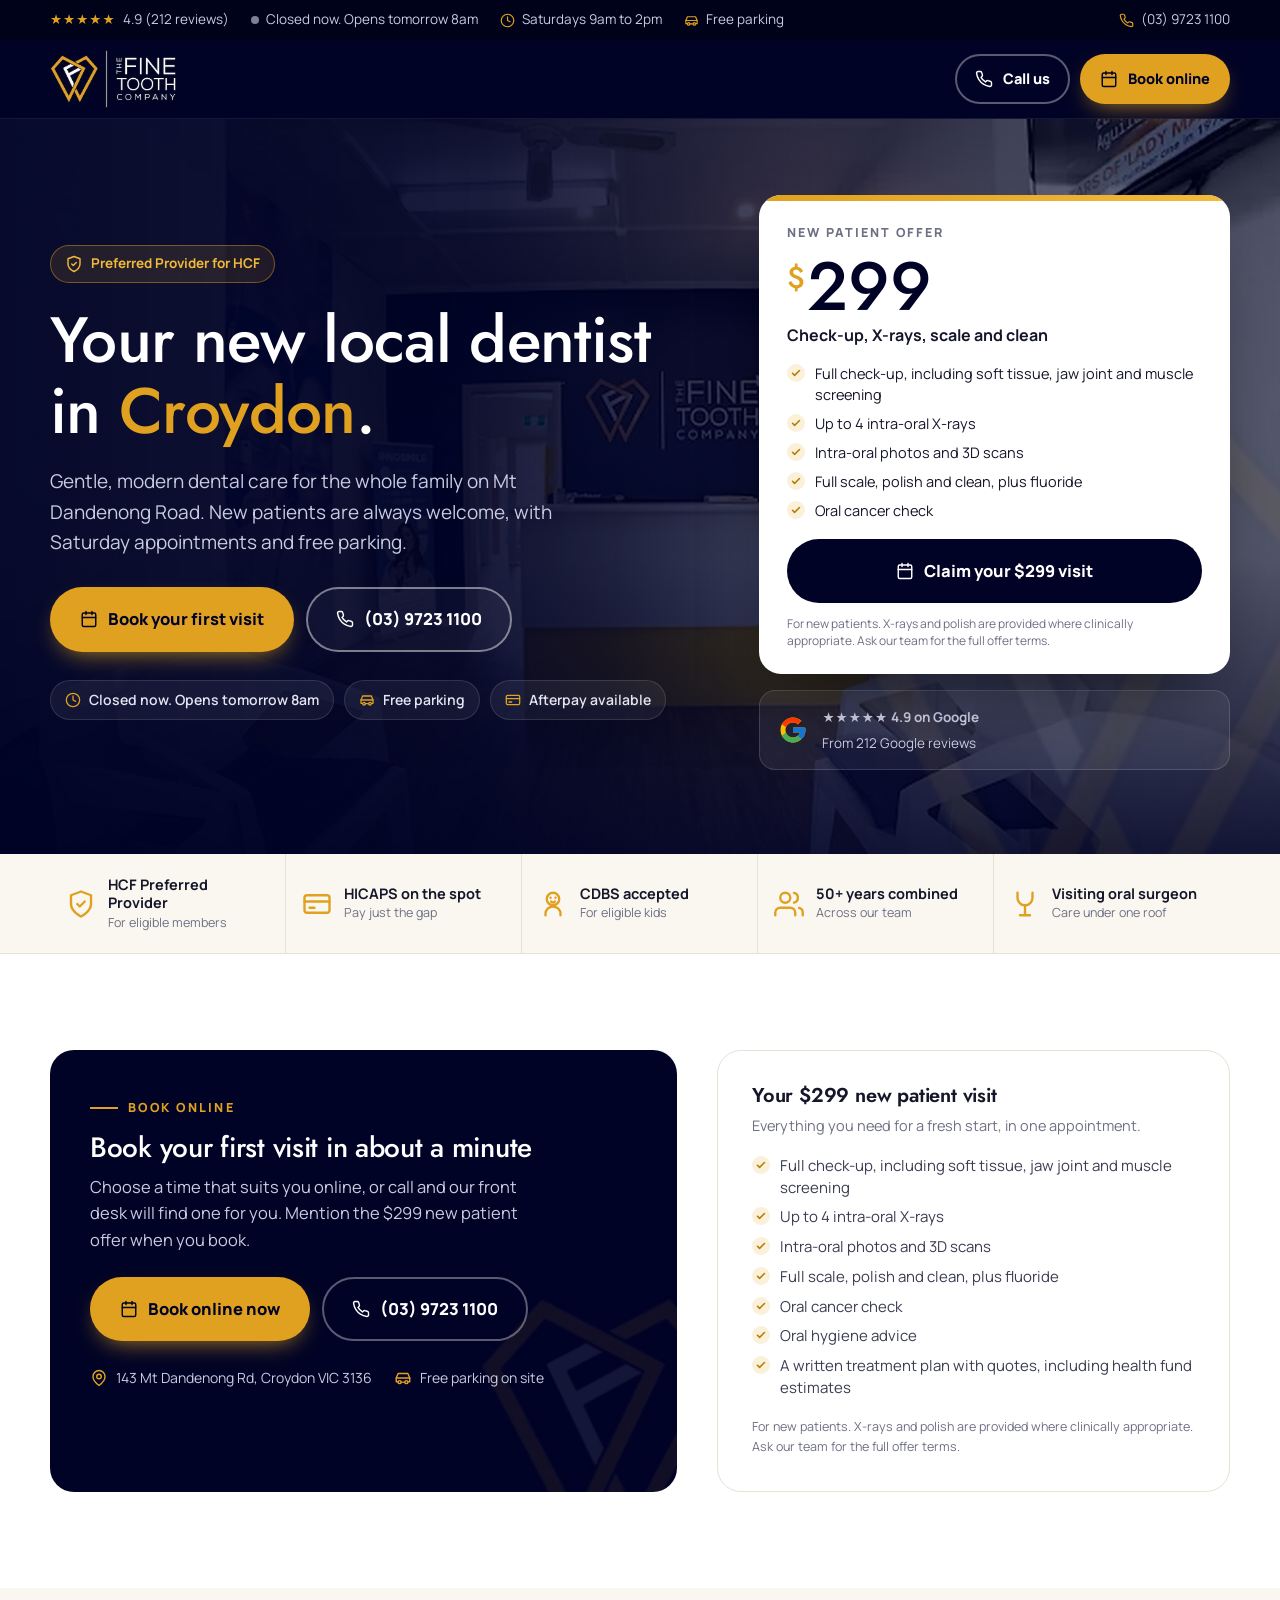
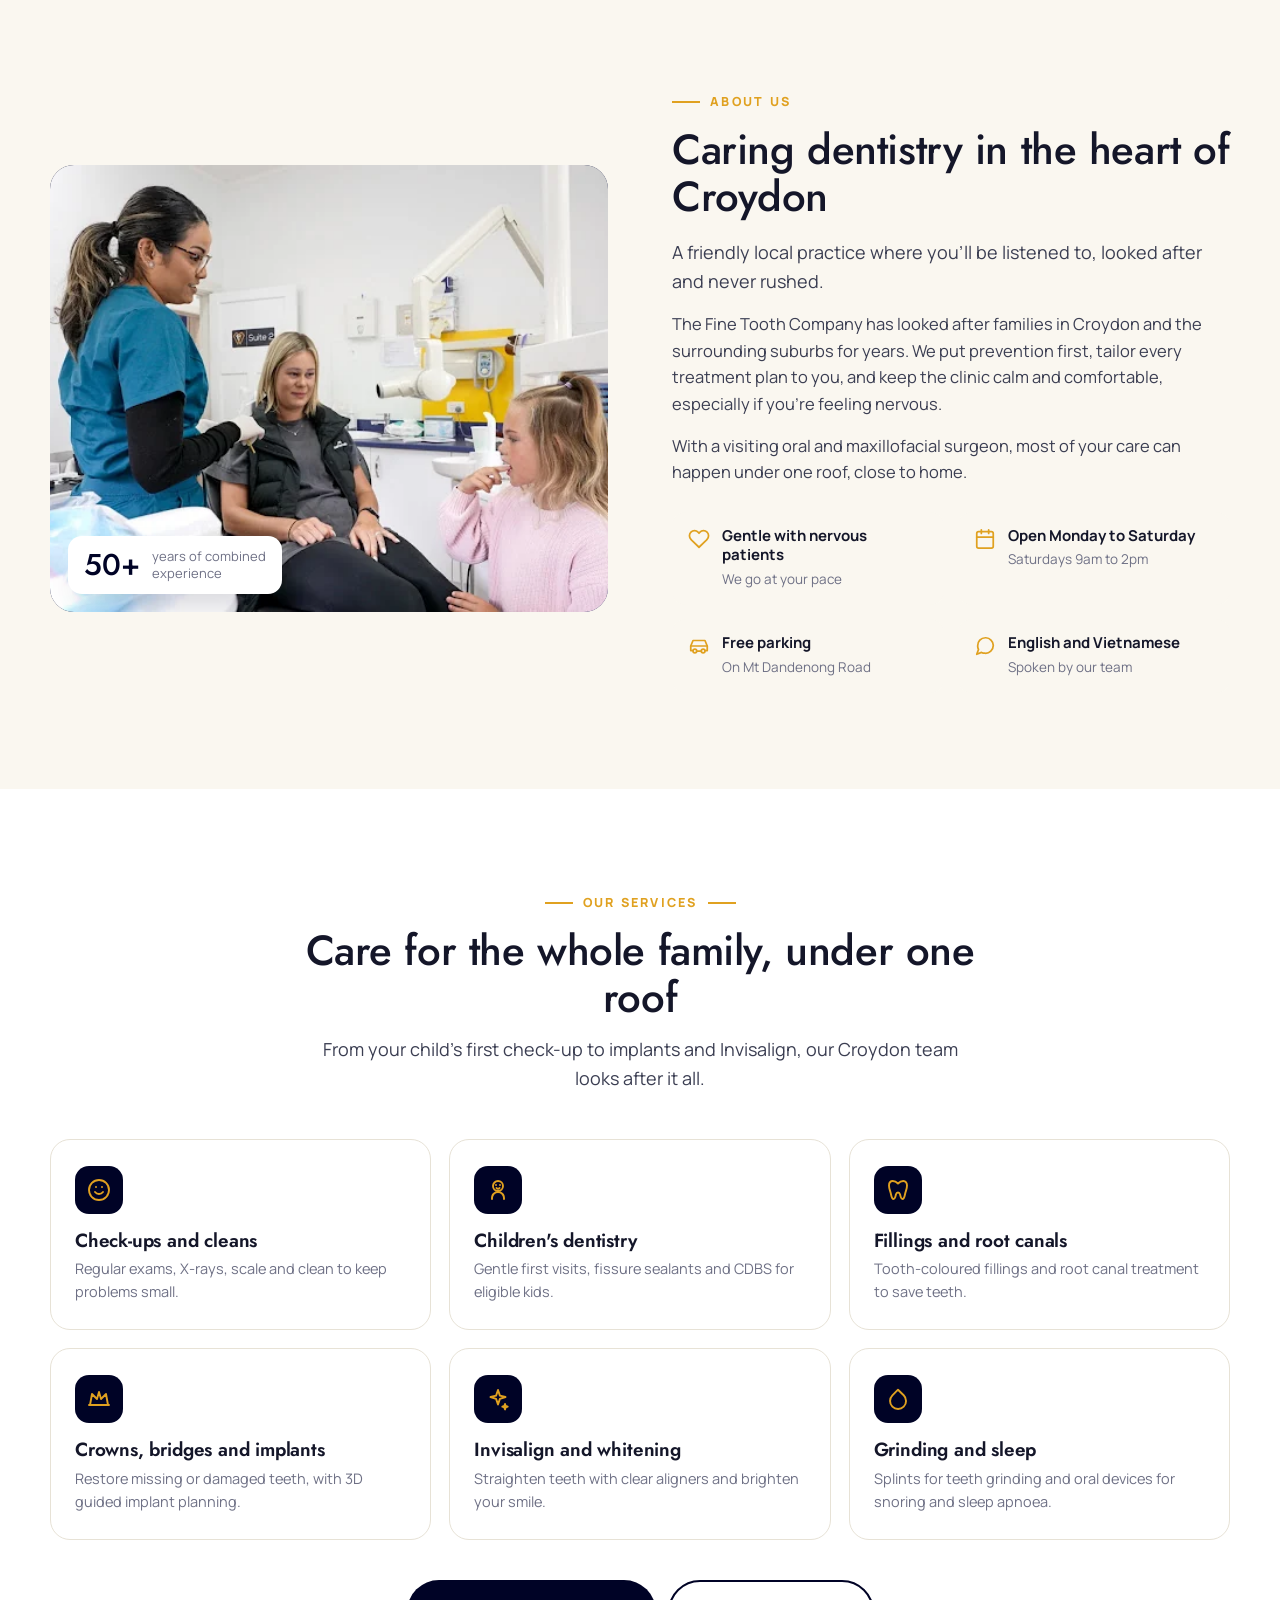
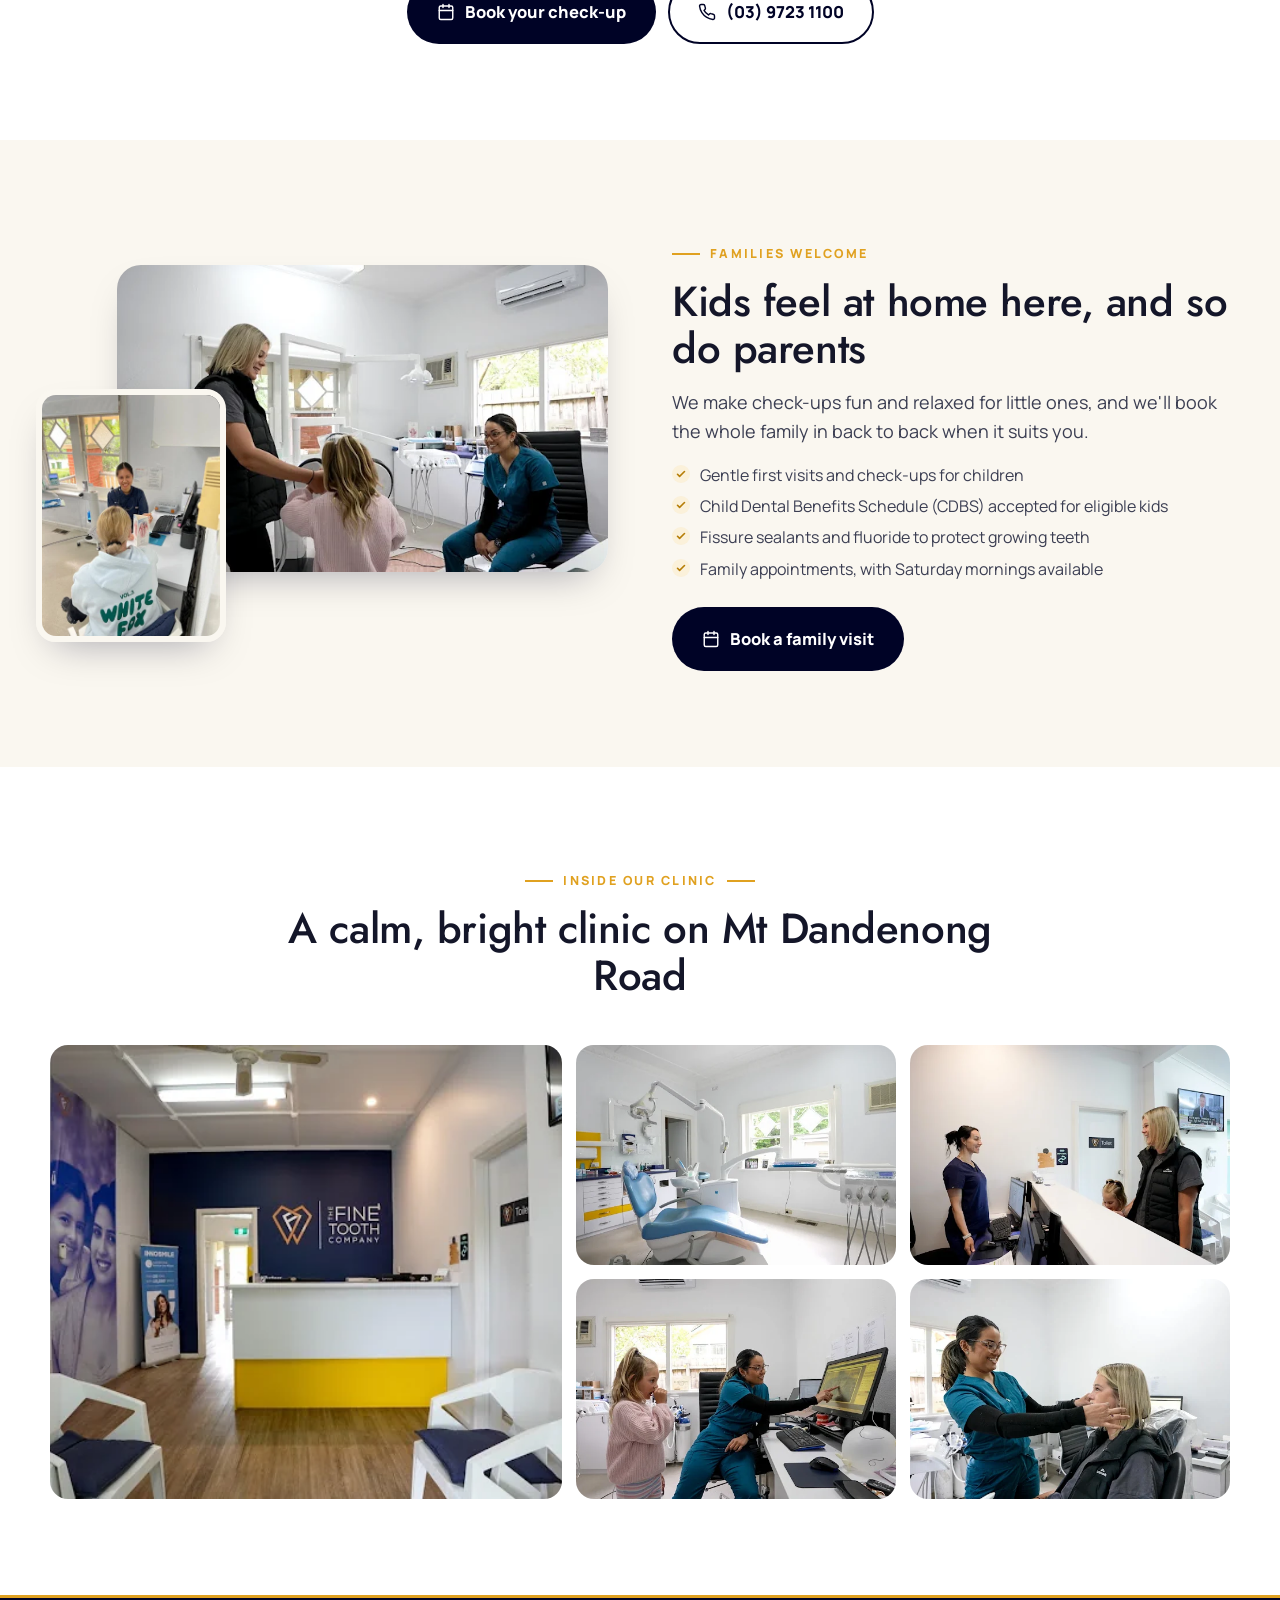
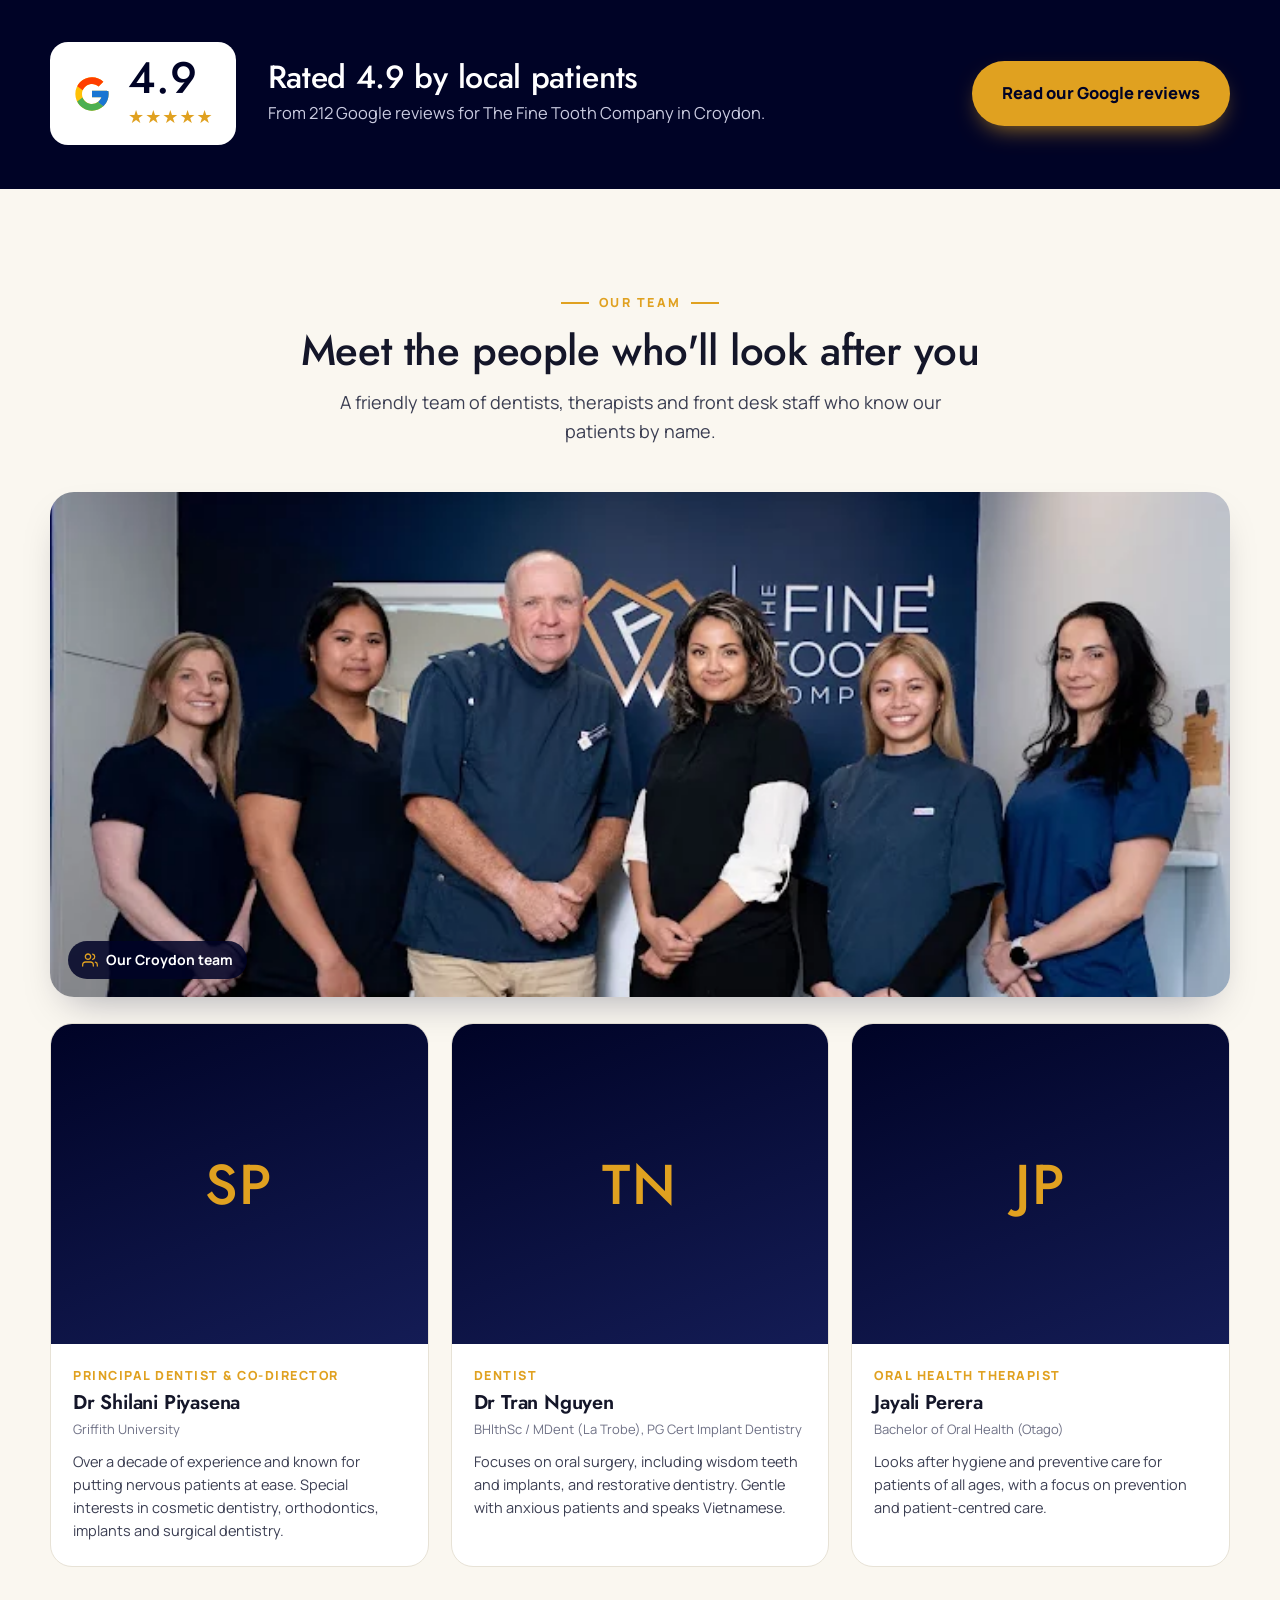
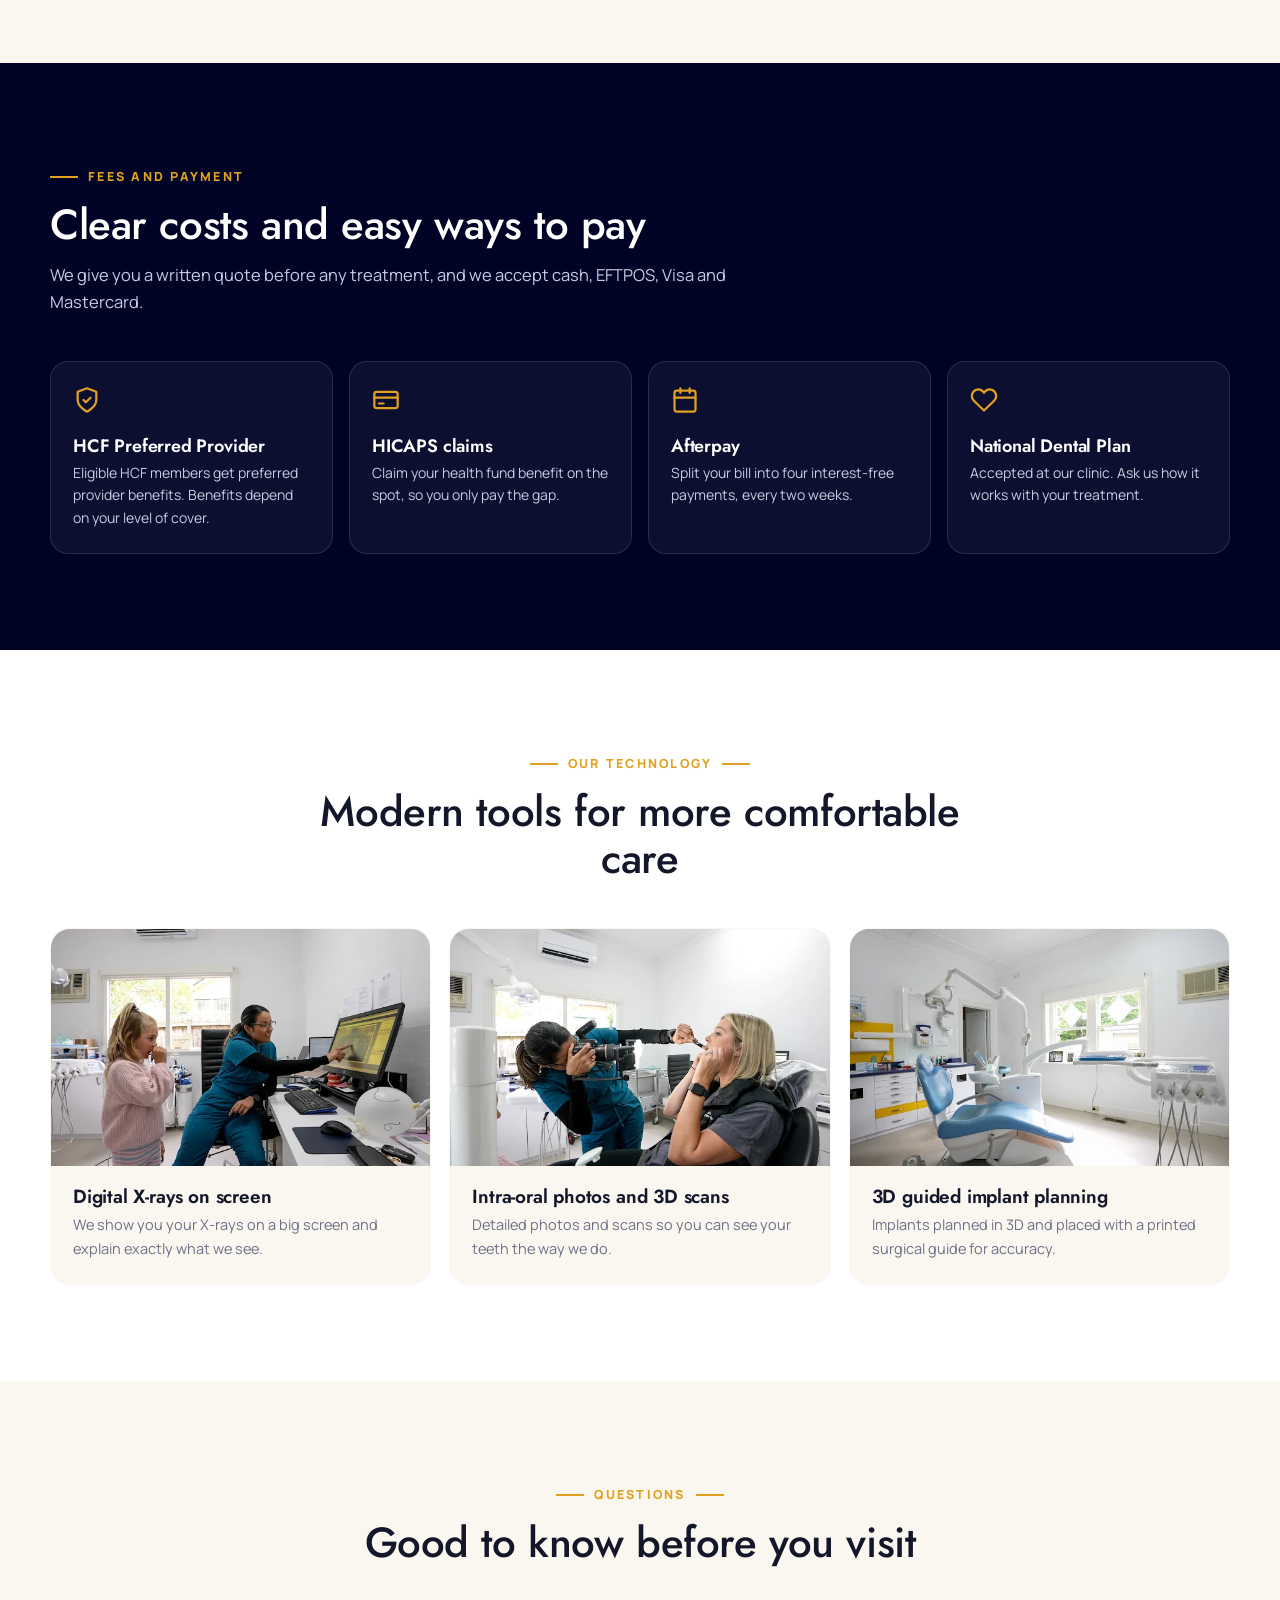
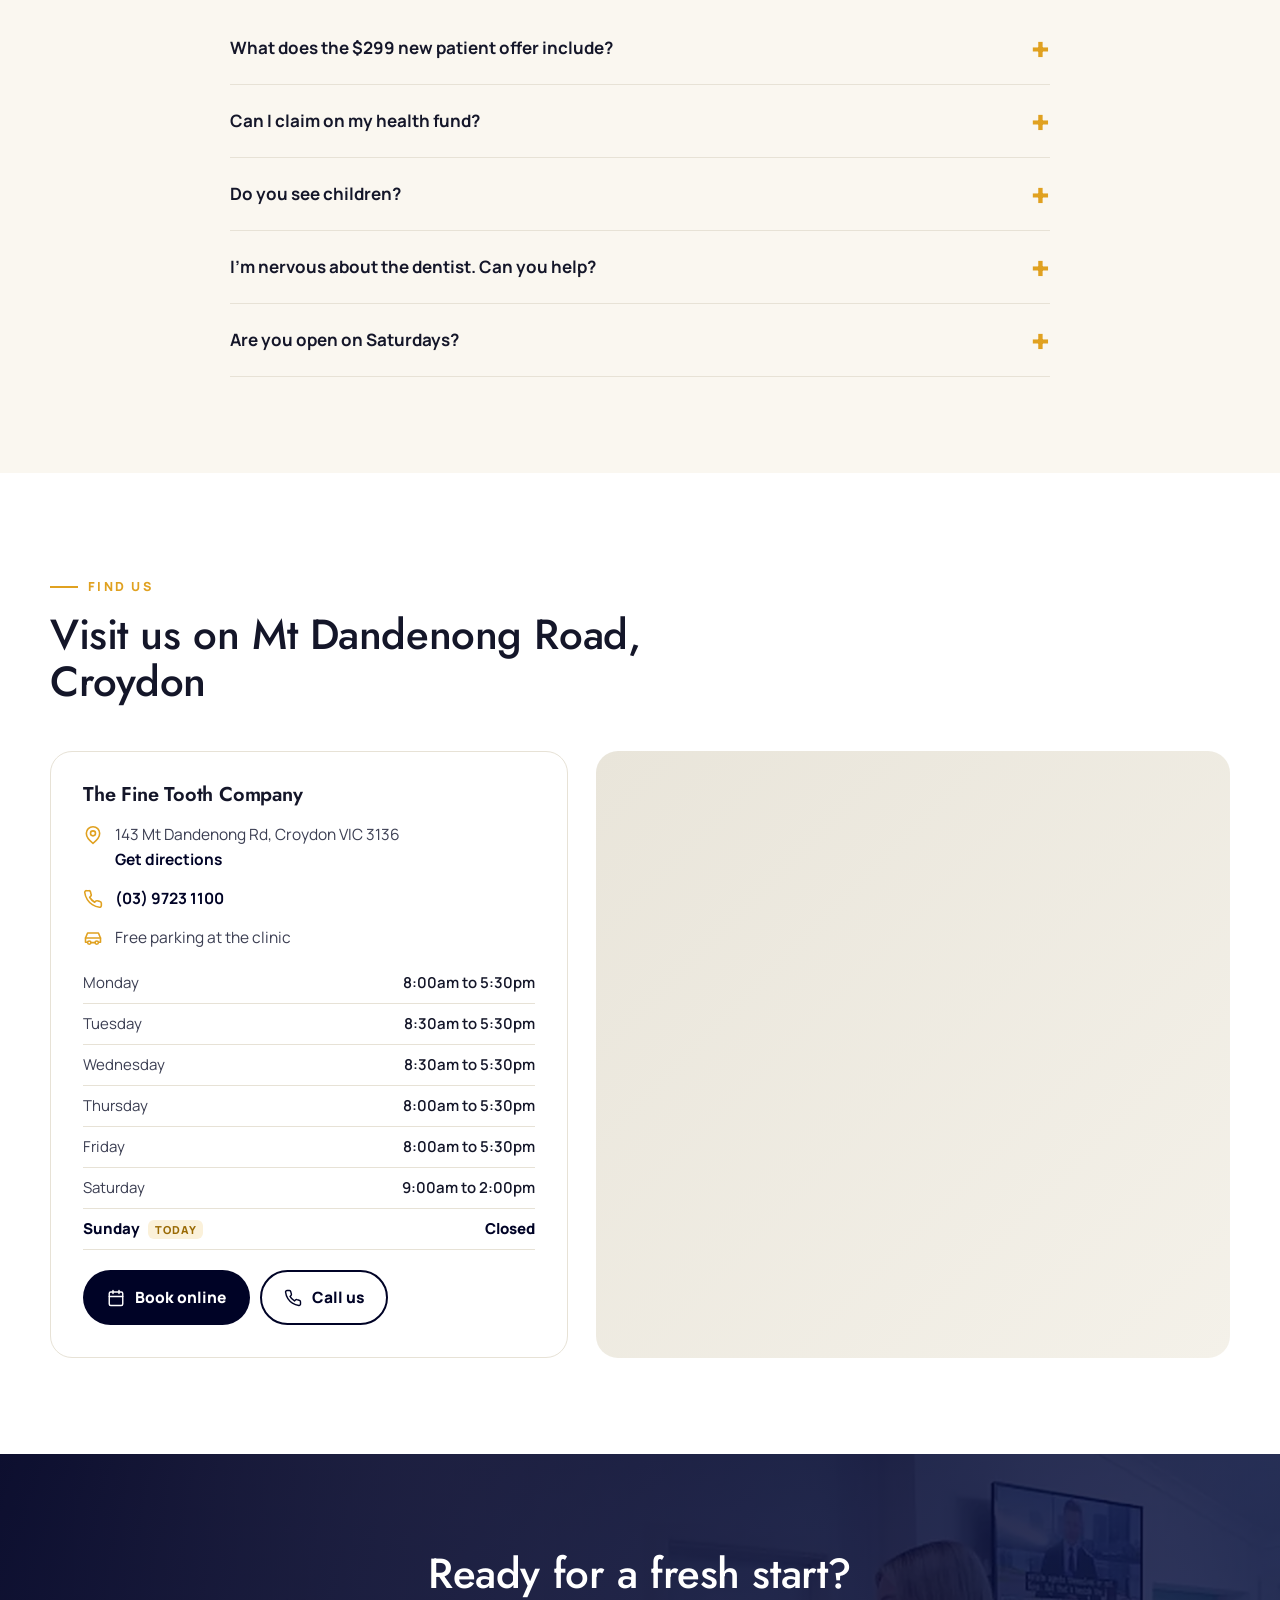
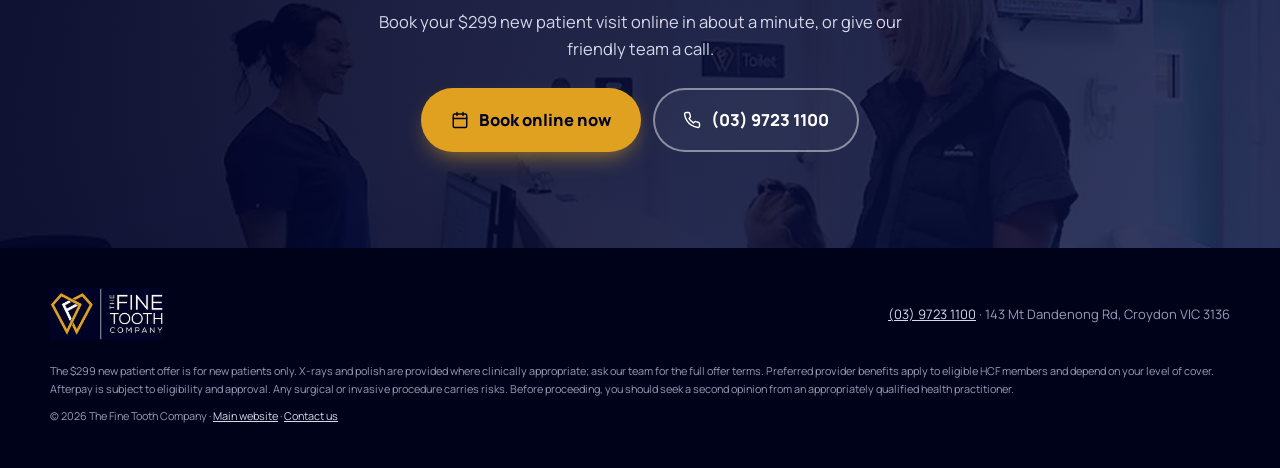
==== commit 502a9035: "Add files via upload" ====
--- a/new-patients/index.html
+++ b/new-patients/index.html
@@ -20,8 +20,13 @@
     hours: { "Monday": ["8:00", "17:30"], "Tuesday": ["8:30", "17:30"], "Wednesday": ["8:30", "17:30"], "Thursday": ["8:00", "17:30"], "Friday": ["8:00", "17:30"], "Saturday": ["9:00", "14:00"] }   /* 24h, Melbourne time. Used for "Open now" and today's row */
   };
 </script>
-<!-- Google Tag Manager (The Fine Tooth Company container) -->
-<script>(function(w,d,s,l,i){w[l]=w[l]||[];w[l].push({'gtm.start':new Date().getTime(),event:'gtm.js'});var f=d.getElementsByTagName(s)[0],j=d.createElement(s),dl=l!='dataLayer'?'&l='+l:'';j.async=true;j.src='https://www.googletagmanager.com/gtm.js?id='+i+dl;f.parentNode.insertBefore(j,f);})(window,document,'script','dataLayer','GTM-TN893VDN');</script>
+<!-- Google tag (GTM-TN893VDN), as supplied by the practice -->
+<script async src="https://www.googletagmanager.com/gtm.js?id=GTM-TN893VDN"></script>
+<script>
+  window.dataLayer = window.dataLayer || [];
+  function gtag(){dataLayer.push(arguments);}
+  gtag('js', new Date());
+</script>
 <link rel="preconnect" href="https://fonts.googleapis.com">
 <link rel="preconnect" href="https://fonts.gstatic.com" crossorigin>
 <link href="https://fonts.googleapis.com/css2?family=Jost:wght@400;500;600&family=Manrope:wght@500;600;700;800&display=swap" rel="stylesheet">
@@ -42,9 +47,6 @@
 </div></div>
 <header class="header"><div class="wrap">
   <a class="brand" href="#top" aria-label="The Fine Tooth Company"><img src="../assets/img/tftc-logo.webp" alt="The Fine Tooth Company" width="410" height="189"></a>
-  <nav class="nav" aria-label="Page sections">
-    <a href="#book">Book</a><a href="#about">About</a><a href="#services">Services</a><a href="#team">Our team</a><a href="#payment">Payment</a><a href="#contact">Contact</a>
-  </nav>
   <div class="header-cta"><a class="btn btn-outline-light js-call" href="tel:+61397231100" data-loc="header"><svg class="ico" viewBox="0 0 24 24" fill="none" stroke="currentColor" stroke-width="1.9" stroke-linecap="round" stroke-linejoin="round" aria-hidden="true"><path d="M22 16.9v3a2 2 0 0 1-2.2 2 19.8 19.8 0 0 1-8.6-3.1 19.5 19.5 0 0 1-6-6A19.8 19.8 0 0 1 2.1 4.2 2 2 0 0 1 4.1 2h3a2 2 0 0 1 2 1.7c.1 1 .4 1.9.7 2.8a2 2 0 0 1-.5 2.1L8 9.9a16 16 0 0 0 6 6l1.3-1.3a2 2 0 0 1 2.1-.4c.9.3 1.8.6 2.8.7a2 2 0 0 1 1.7 2z"/></svg>Call us</a><a class="btn btn-gold js-book" href="https://www.corepractice.is/practices/ftc/the-fine-tooth-company#/" target="_blank" rel="noopener" data-loc="header"><svg class="ico" viewBox="0 0 24 24" fill="none" stroke="currentColor" stroke-width="1.9" stroke-linecap="round" stroke-linejoin="round" aria-hidden="true"><rect x="3" y="4" width="18" height="18" rx="2"/><path d="M16 2v4M8 2v4M3 10h18"/></svg>Book online</a></div>
 </div></header>
 
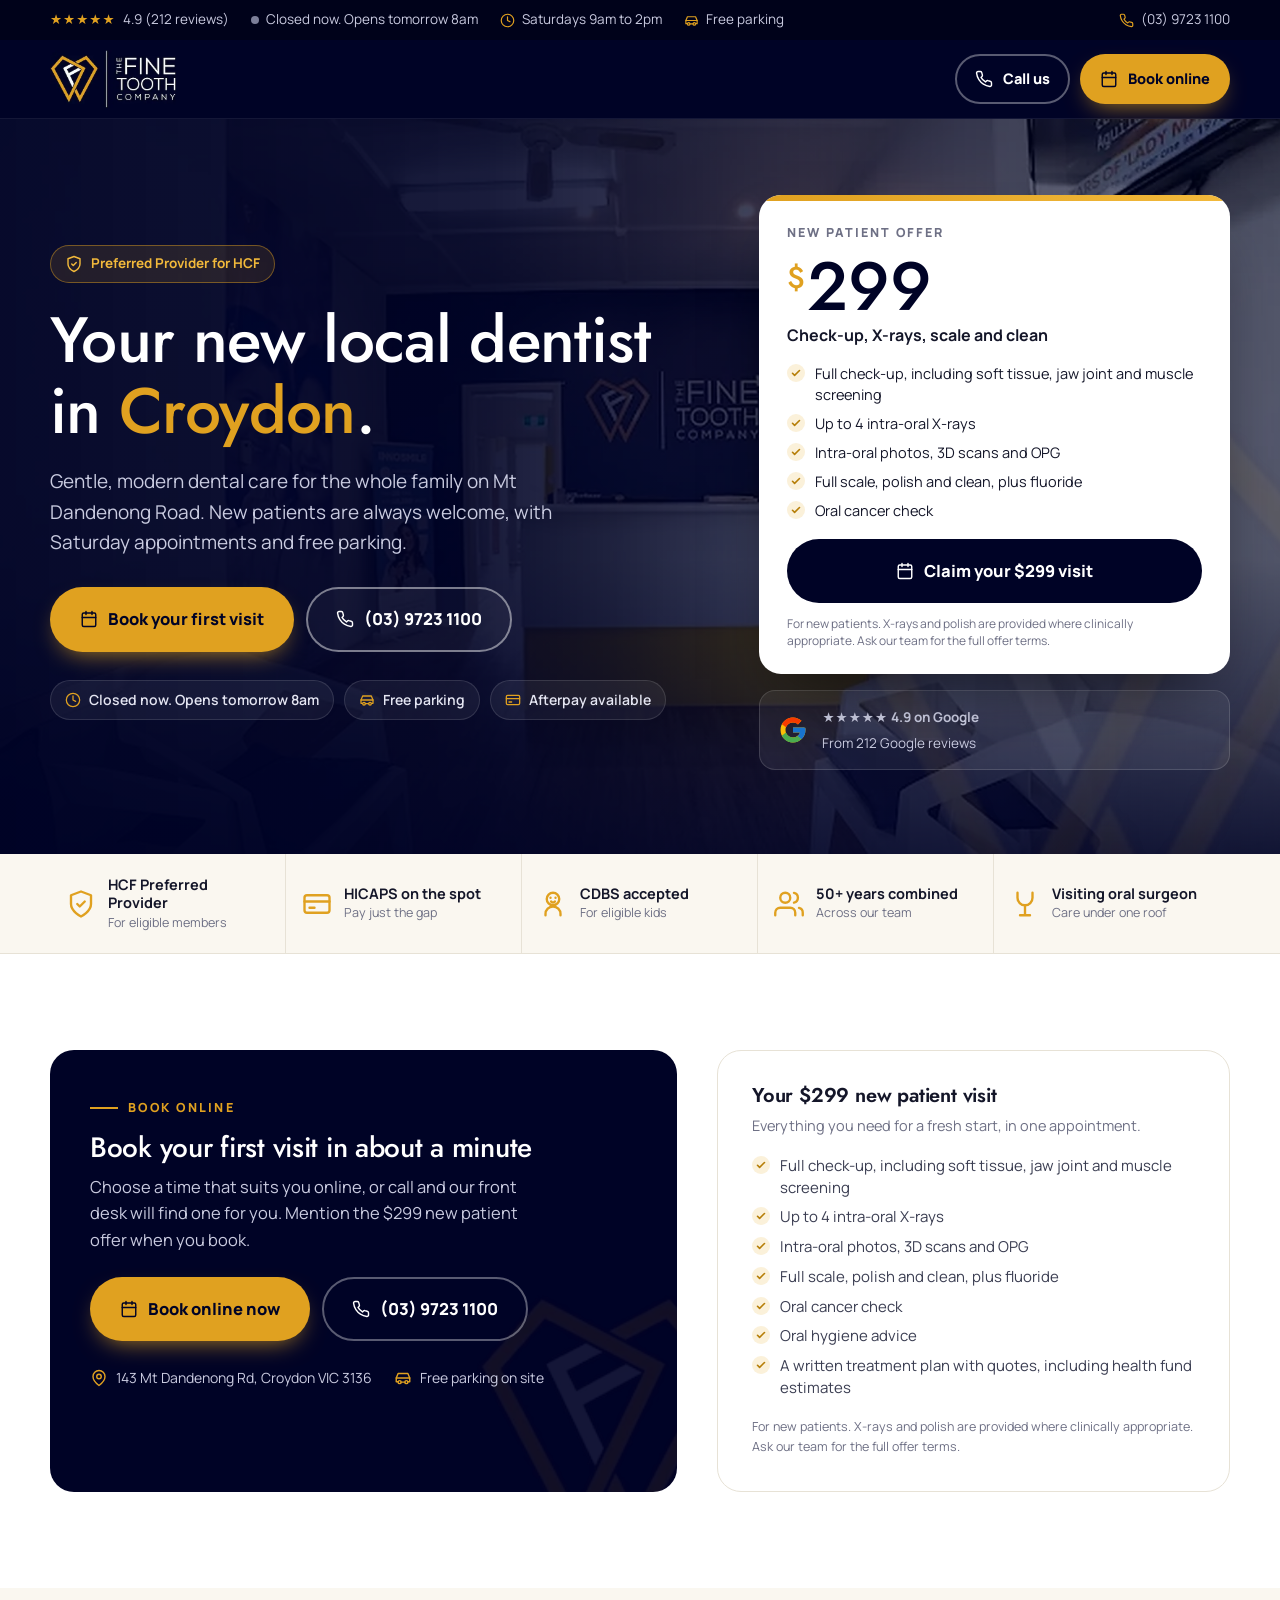
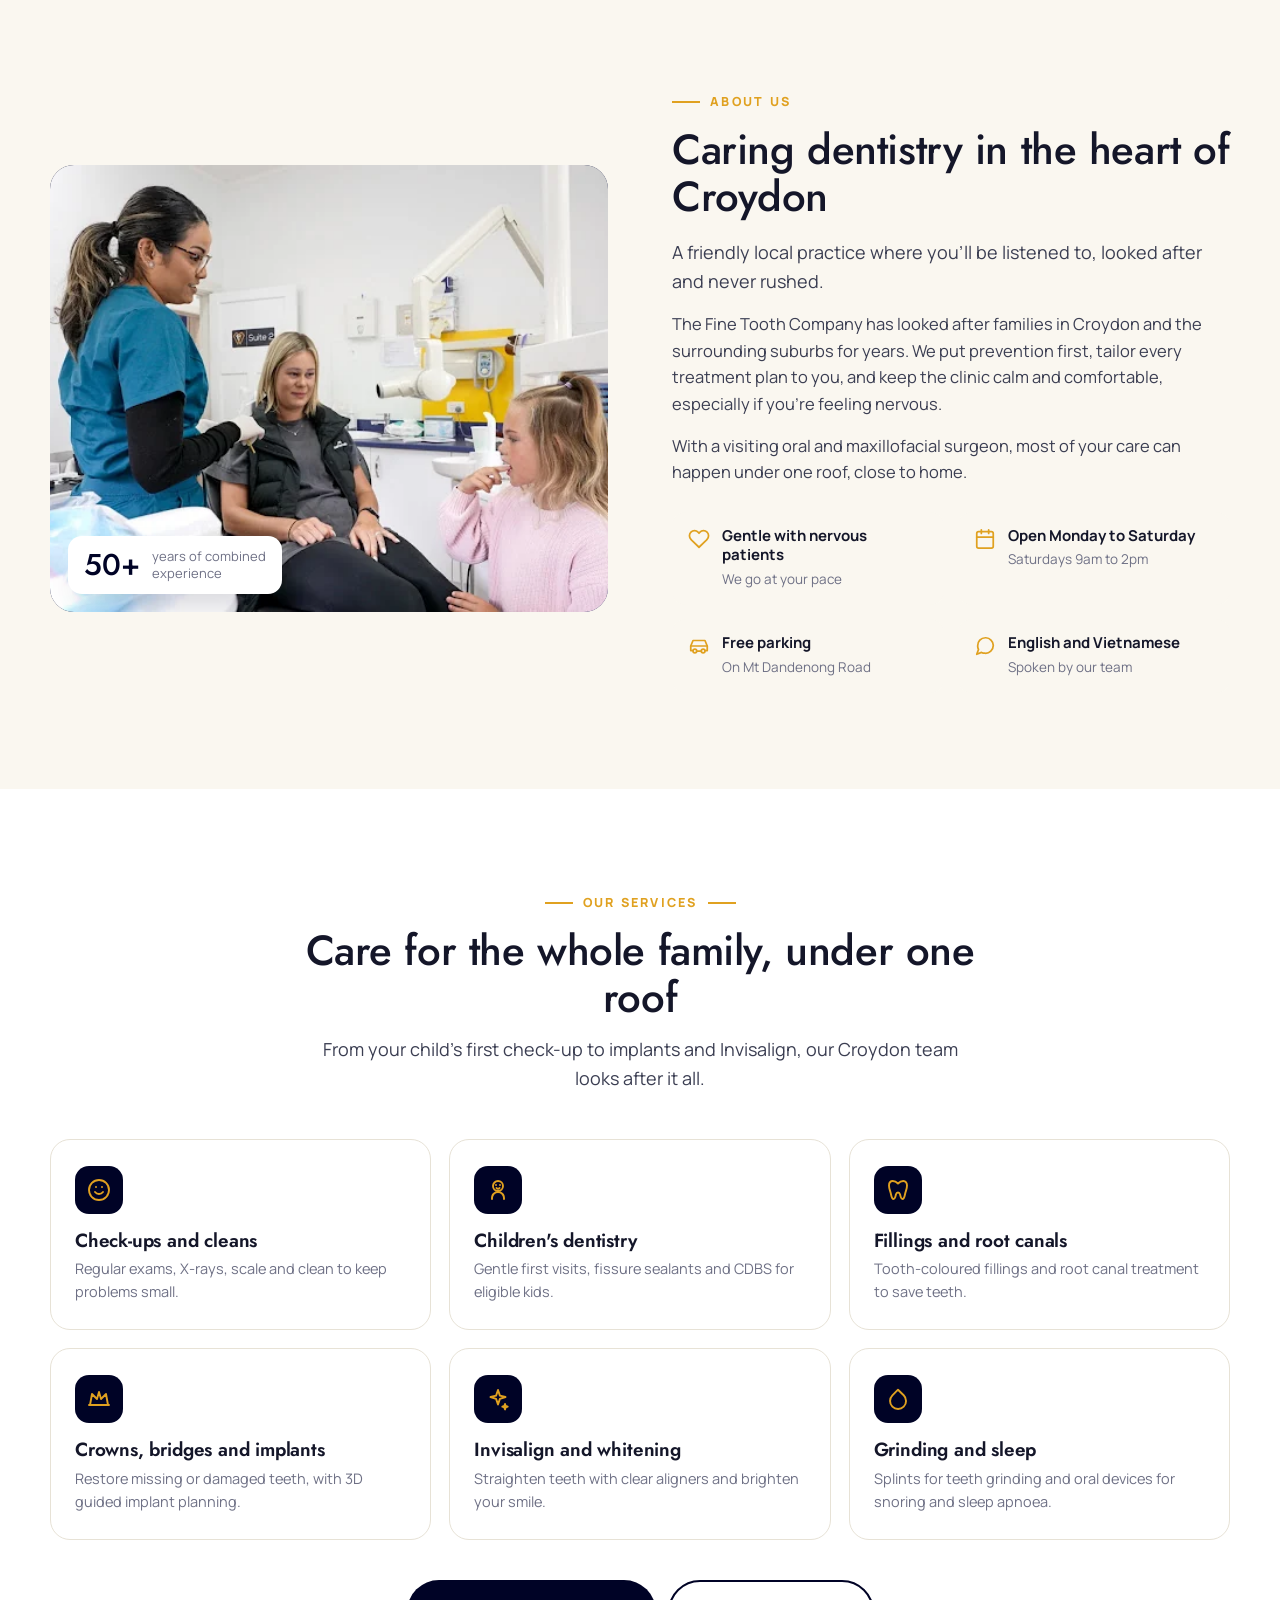
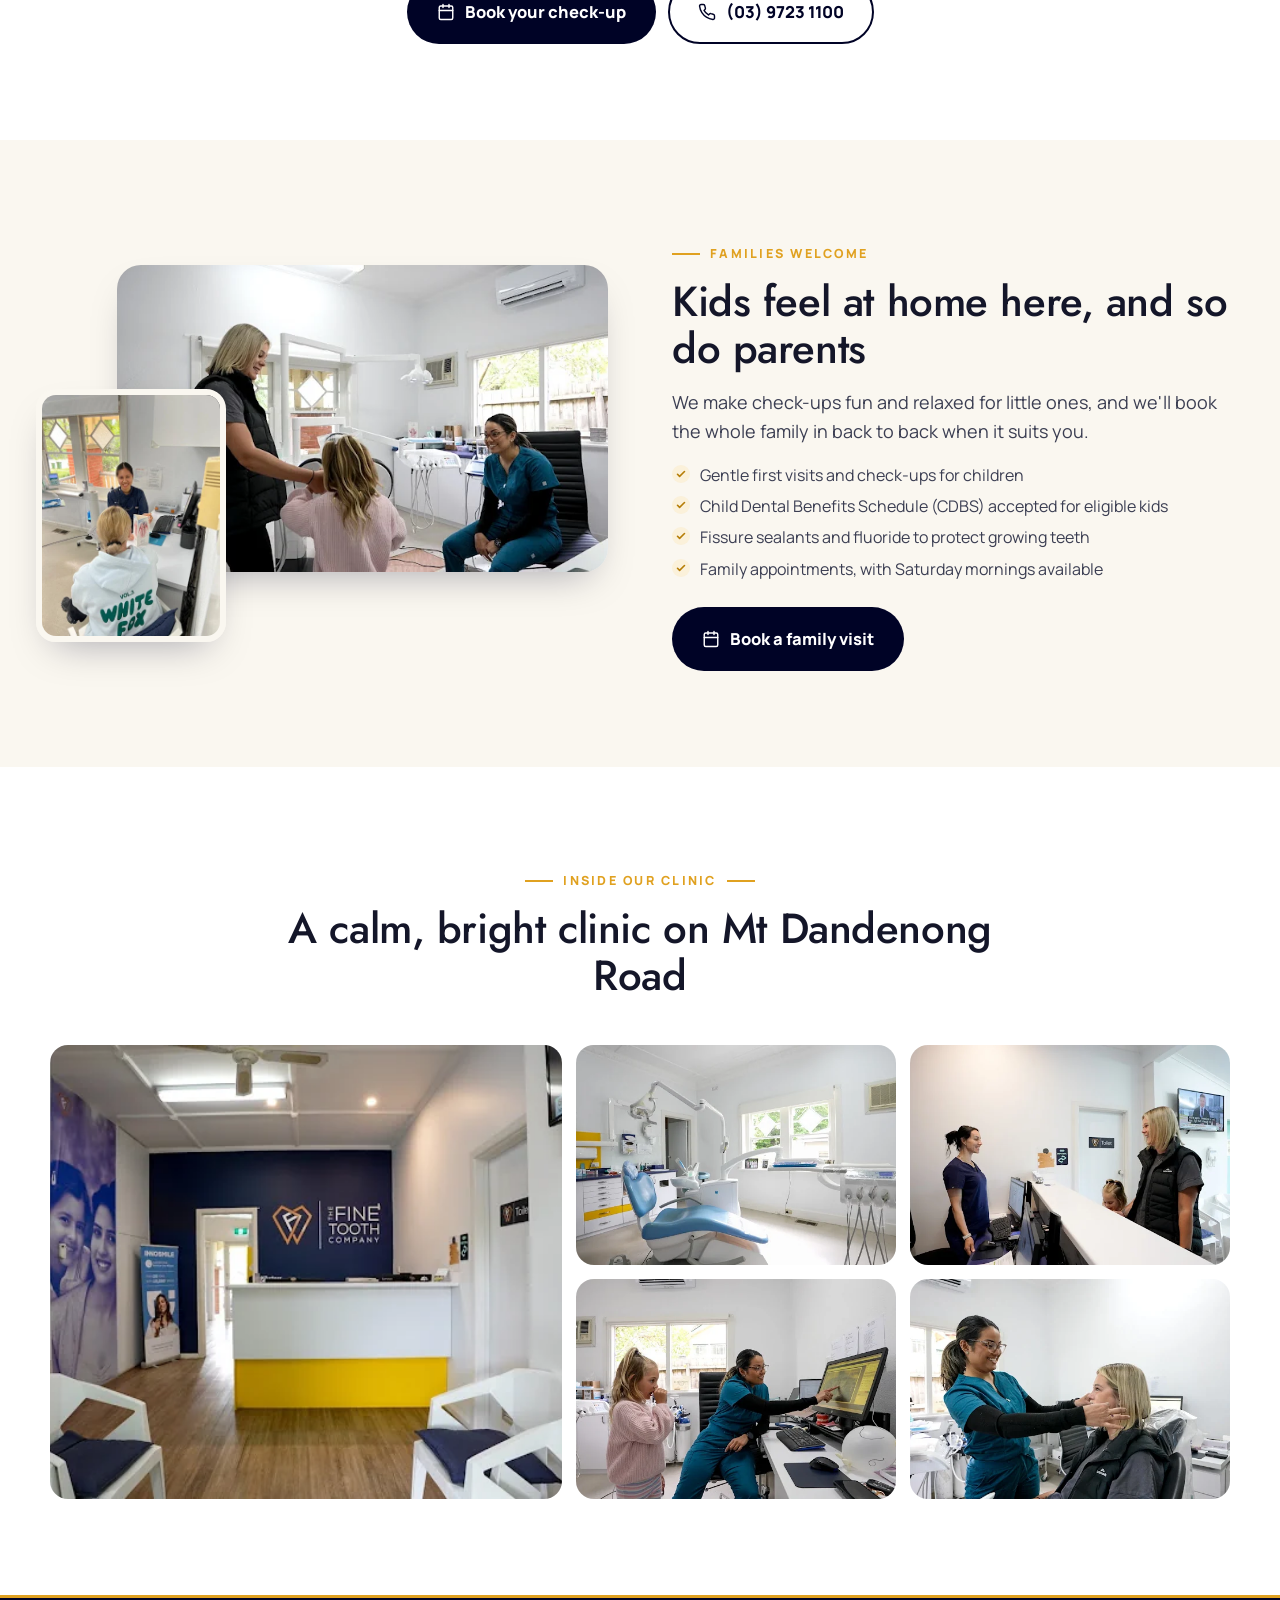
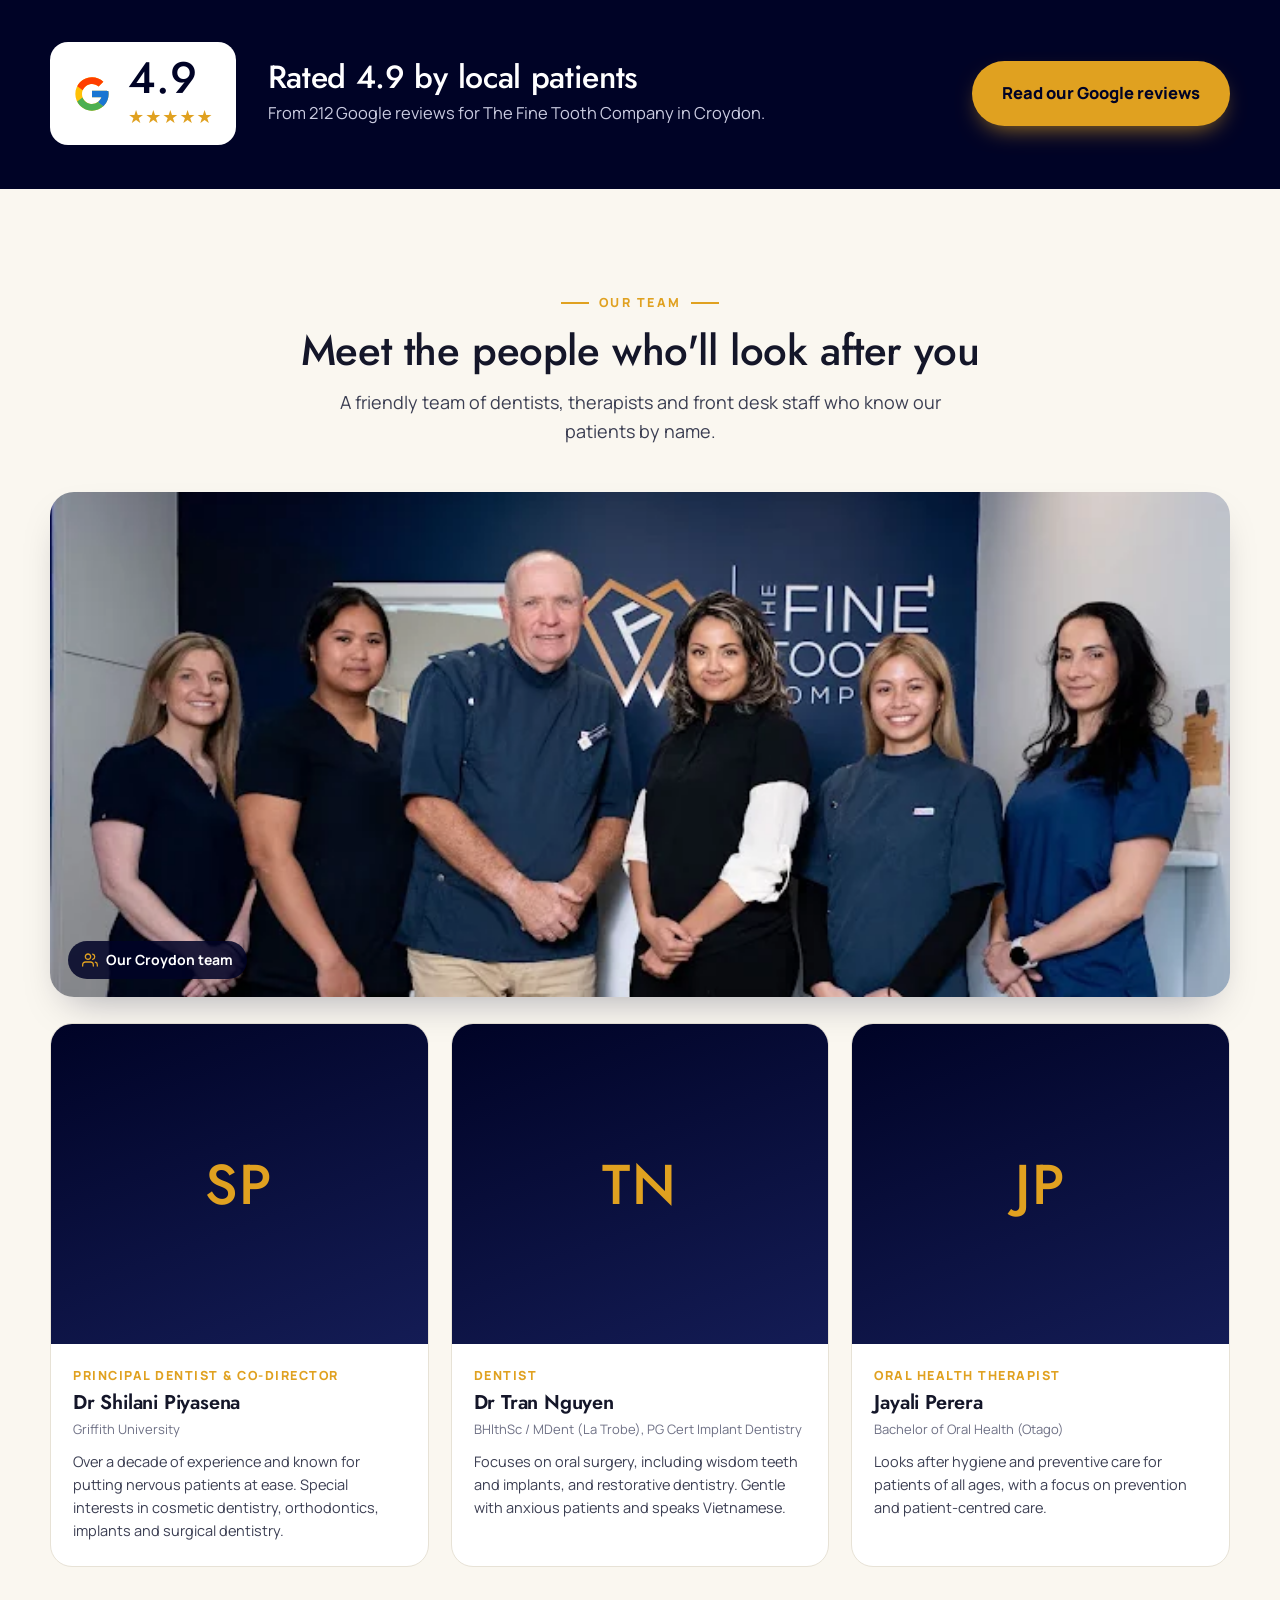
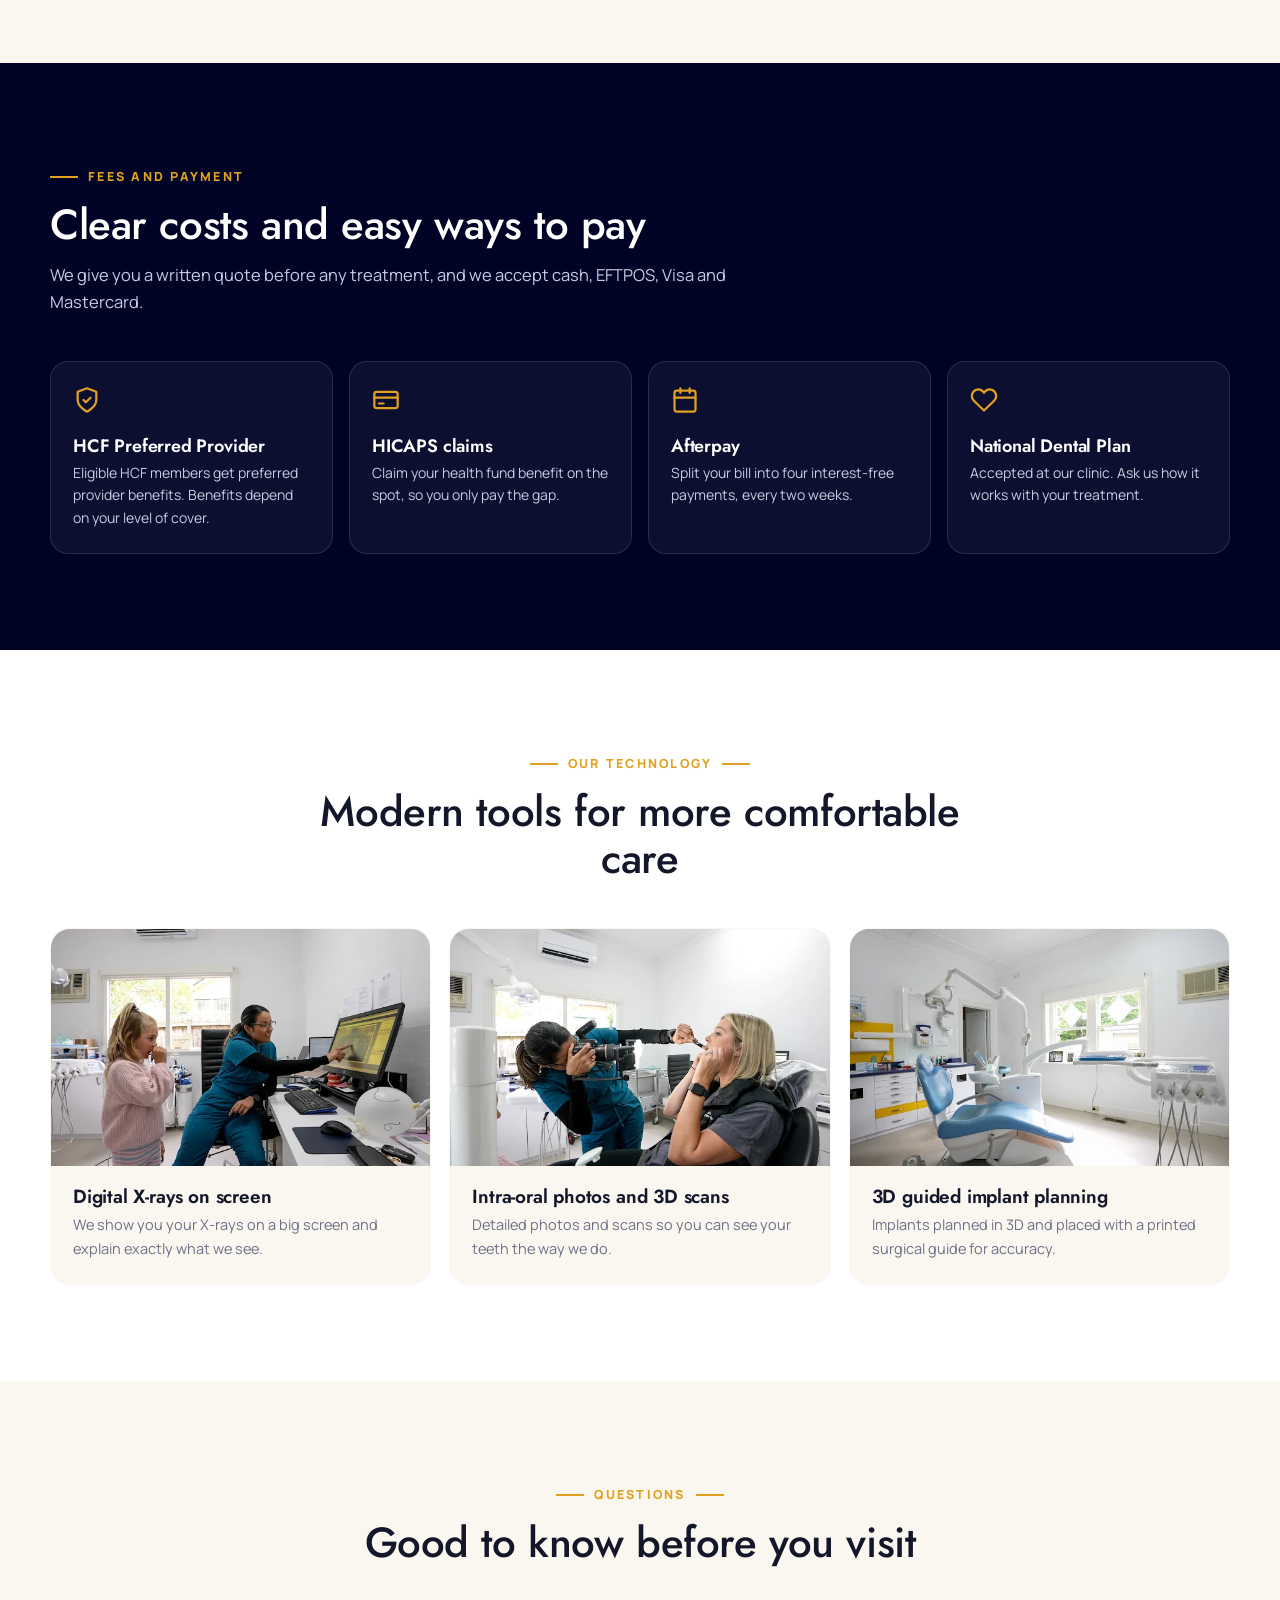
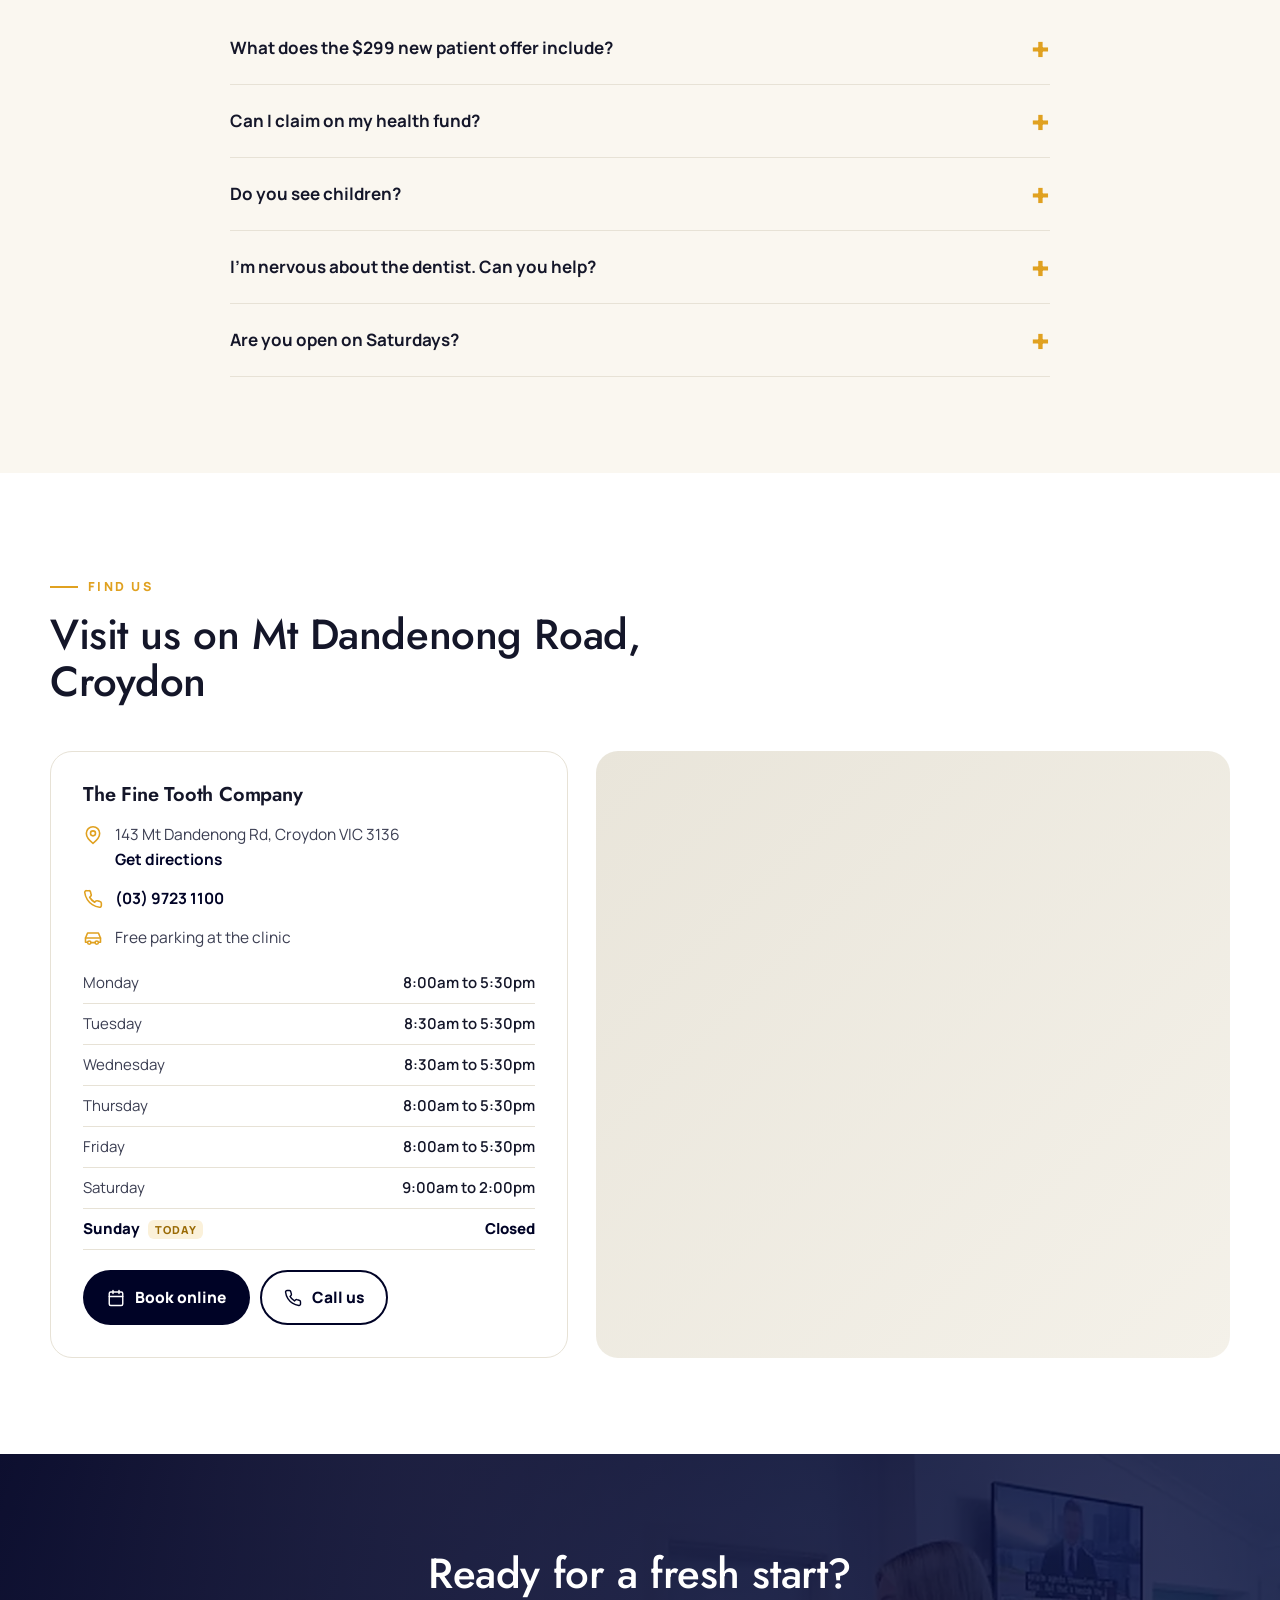
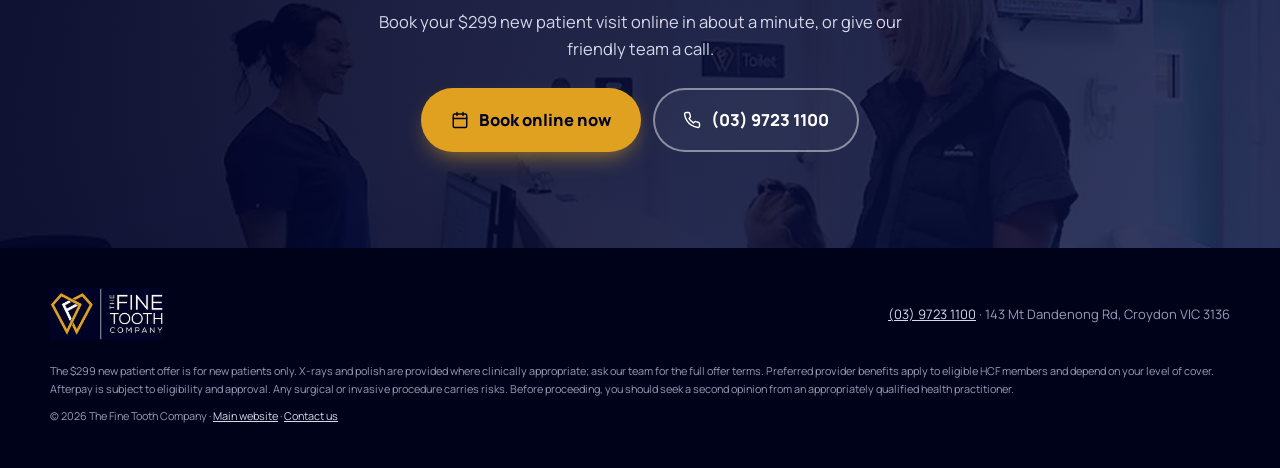
==== commit eaf7d1b3: "Add files via upload" ====
--- a/new-patients/index.html
+++ b/new-patients/index.html
@@ -69,7 +69,7 @@
         <div class="label">New patient offer</div>
         <div class="price"><sup>$</sup>299</div>
         <div class="what">Check-up, X-rays, scale and clean</div>
-        <ul class="ticks"><li>Full check-up, including soft tissue, jaw joint and muscle screening</li><li>Up to 4 intra-oral X-rays</li><li>Intra-oral photos and 3D scans</li><li>Full scale, polish and clean, plus fluoride</li><li>Oral cancer check</li></ul>
+        <ul class="ticks"><li>Full check-up, including soft tissue, jaw joint and muscle screening</li><li>Up to 4 intra-oral X-rays</li><li>Intra-oral photos, 3D scans and OPG</li><li>Full scale, polish and clean, plus fluoride</li><li>Oral cancer check</li></ul>
         <a class="btn btn-navy btn-lg js-book" href="https://www.corepractice.is/practices/ftc/the-fine-tooth-company#/" target="_blank" rel="noopener" data-loc="offer-card"><svg class="ico" viewBox="0 0 24 24" fill="none" stroke="currentColor" stroke-width="1.9" stroke-linecap="round" stroke-linejoin="round" aria-hidden="true"><rect x="3" y="4" width="18" height="18" rx="2"/><path d="M16 2v4M8 2v4M3 10h18"/></svg>Claim your $299 visit</a>
         <small>For new patients. X-rays and polish are provided where clinically appropriate. Ask our team for the full offer terms.</small>
       </div>
@@ -90,7 +90,7 @@
       <div class="incl reveal">
         <h3>Your $299 new patient visit</h3>
         <p>Everything you need for a fresh start, in one appointment.</p>
-        <ul class="ticks"><li>Full check-up, including soft tissue, jaw joint and muscle screening</li><li>Up to 4 intra-oral X-rays</li><li>Intra-oral photos and 3D scans</li><li>Full scale, polish and clean, plus fluoride</li><li>Oral cancer check</li><li>Oral hygiene advice</li><li>A written treatment plan with quotes, including health fund estimates</li></ul>
+        <ul class="ticks"><li>Full check-up, including soft tissue, jaw joint and muscle screening</li><li>Up to 4 intra-oral X-rays</li><li>Intra-oral photos, 3D scans and OPG</li><li>Full scale, polish and clean, plus fluoride</li><li>Oral cancer check</li><li>Oral hygiene advice</li><li>A written treatment plan with quotes, including health fund estimates</li></ul>
         <p style="margin:16px 0 0;font-size:12.5px">For new patients. X-rays and polish are provided where clinically appropriate. Ask our team for the full offer terms.</p>
       </div>
   </div>
@@ -187,7 +187,7 @@
 <section class="block cream" id="faq">
   <div class="wrap">
     <div class="sec-head center"><span class="kicker">Questions</span><h2>Good to know before you visit</h2></div>
-    <div class="faq"><details><summary>What does the $299 new patient offer include?</summary><p>A full check-up with soft tissue, jaw joint and muscle screening, up to 4 intra-oral X-rays, intra-oral photos and 3D scans, a scale, polish and clean with fluoride, an oral cancer check, oral hygiene advice and a written treatment plan with quotes. For new patients. X-rays and polish are provided where clinically appropriate. Ask our team for the full offer terms.</p></details><details><summary>Can I claim on my health fund?</summary><p>Yes. We claim on the spot with HICAPS, so you only pay the gap. We're also a Preferred Provider for HCF. Your benefit depends on your fund and level of cover.</p></details><details><summary>Do you see children?</summary><p>Yes. We love seeing kids, and we accept the Child Dental Benefits Schedule (CDBS) for eligible children.</p></details><details><summary>I'm nervous about the dentist. Can you help?</summary><p>Absolutely. Many of our patients feel the same way. We'll take things at your pace, explain everything first and you can ask us to stop at any time.</p></details><details><summary>Are you open on Saturdays?</summary><p>Yes, Saturdays from 9am to 2pm, plus Monday to Friday. There's free parking at the clinic.</p></details></div>
+    <div class="faq"><details><summary>What does the $299 new patient offer include?</summary><p>A full check-up with soft tissue, jaw joint and muscle screening, up to 4 intra-oral X-rays, intra-oral photos, 3D scans and an OPG (full-mouth X-ray), a scale, polish and clean with fluoride, an oral cancer check, oral hygiene advice and a written treatment plan with quotes. For new patients. X-rays and polish are provided where clinically appropriate. Ask our team for the full offer terms.</p></details><details><summary>Can I claim on my health fund?</summary><p>Yes. We claim on the spot with HICAPS, so you only pay the gap. We're also a Preferred Provider for HCF. Your benefit depends on your fund and level of cover.</p></details><details><summary>Do you see children?</summary><p>Yes. We love seeing kids, and we accept the Child Dental Benefits Schedule (CDBS) for eligible children.</p></details><details><summary>I'm nervous about the dentist. Can you help?</summary><p>Absolutely. Many of our patients feel the same way. We'll take things at your pace, explain everything first and you can ask us to stop at any time.</p></details><details><summary>Are you open on Saturdays?</summary><p>Yes, Saturdays from 9am to 2pm, plus Monday to Friday. There's free parking at the clinic.</p></details></div>
   </div>
 </section>
 
